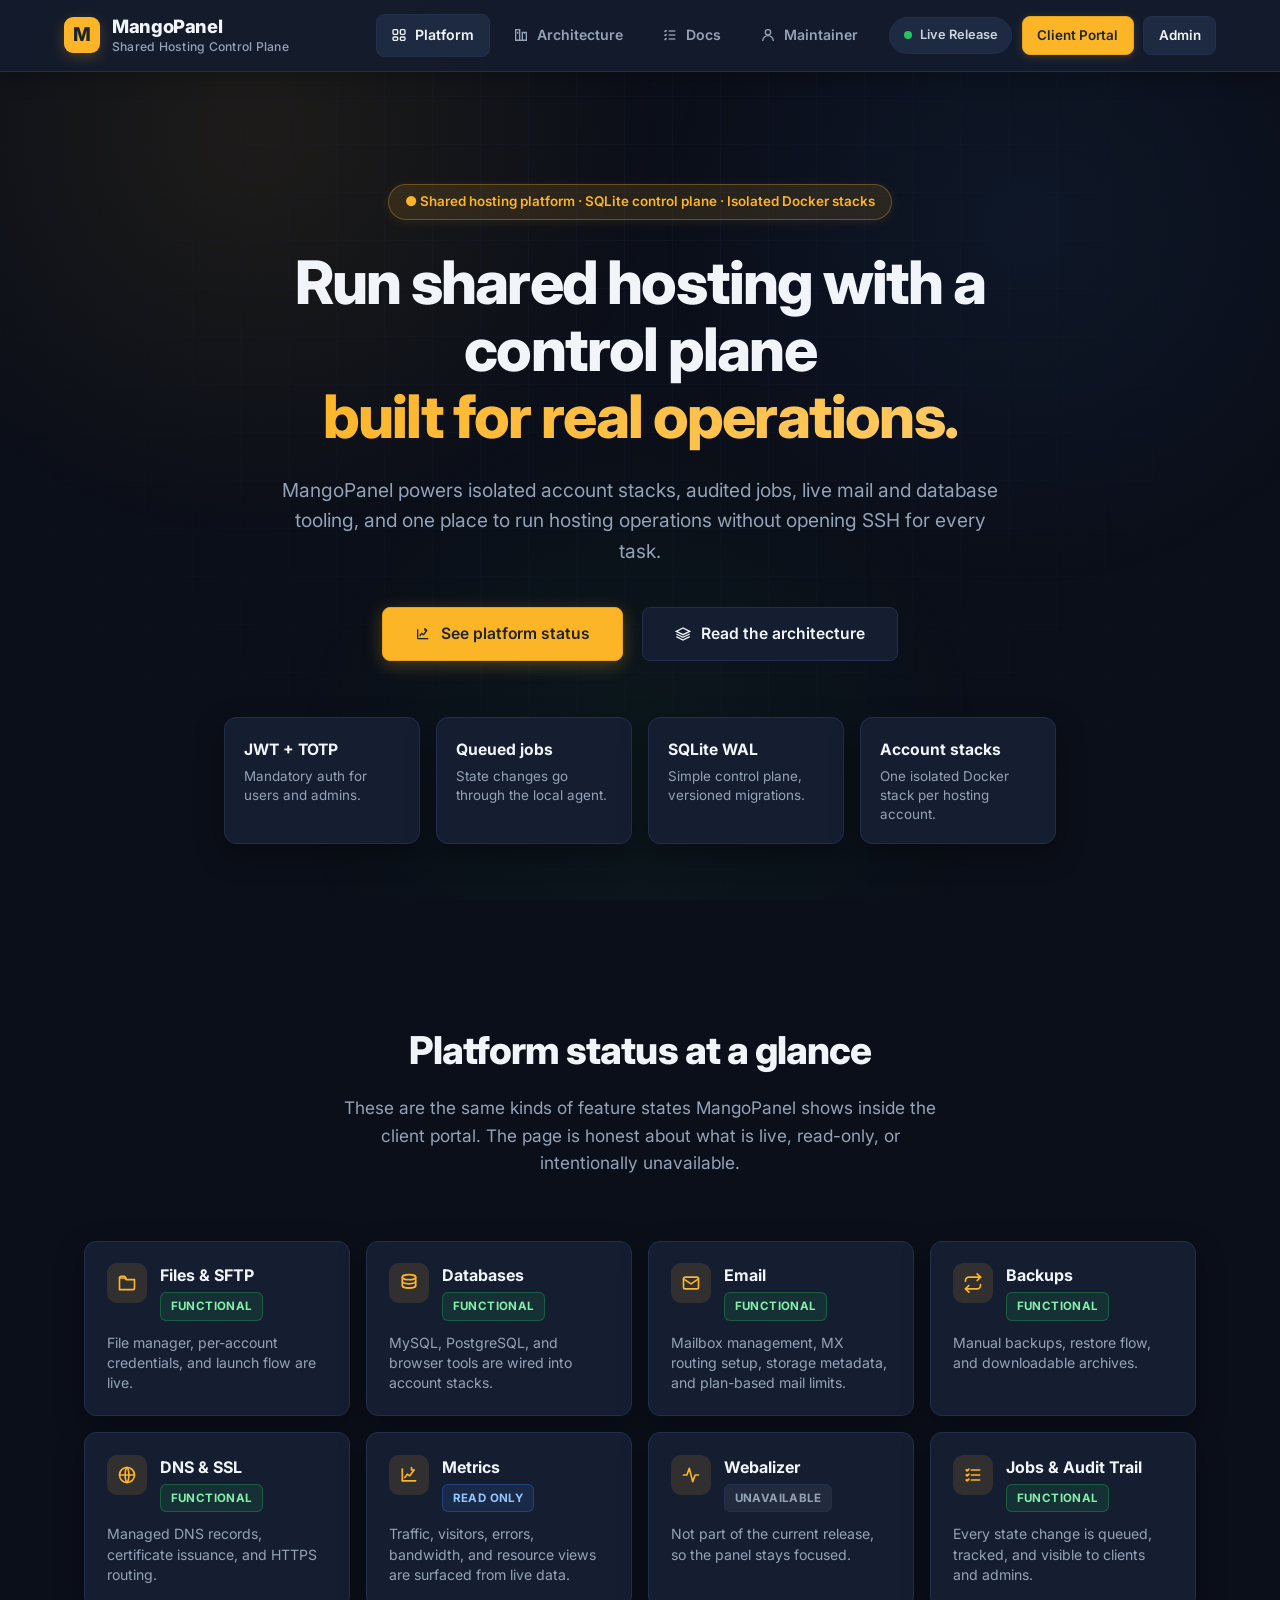
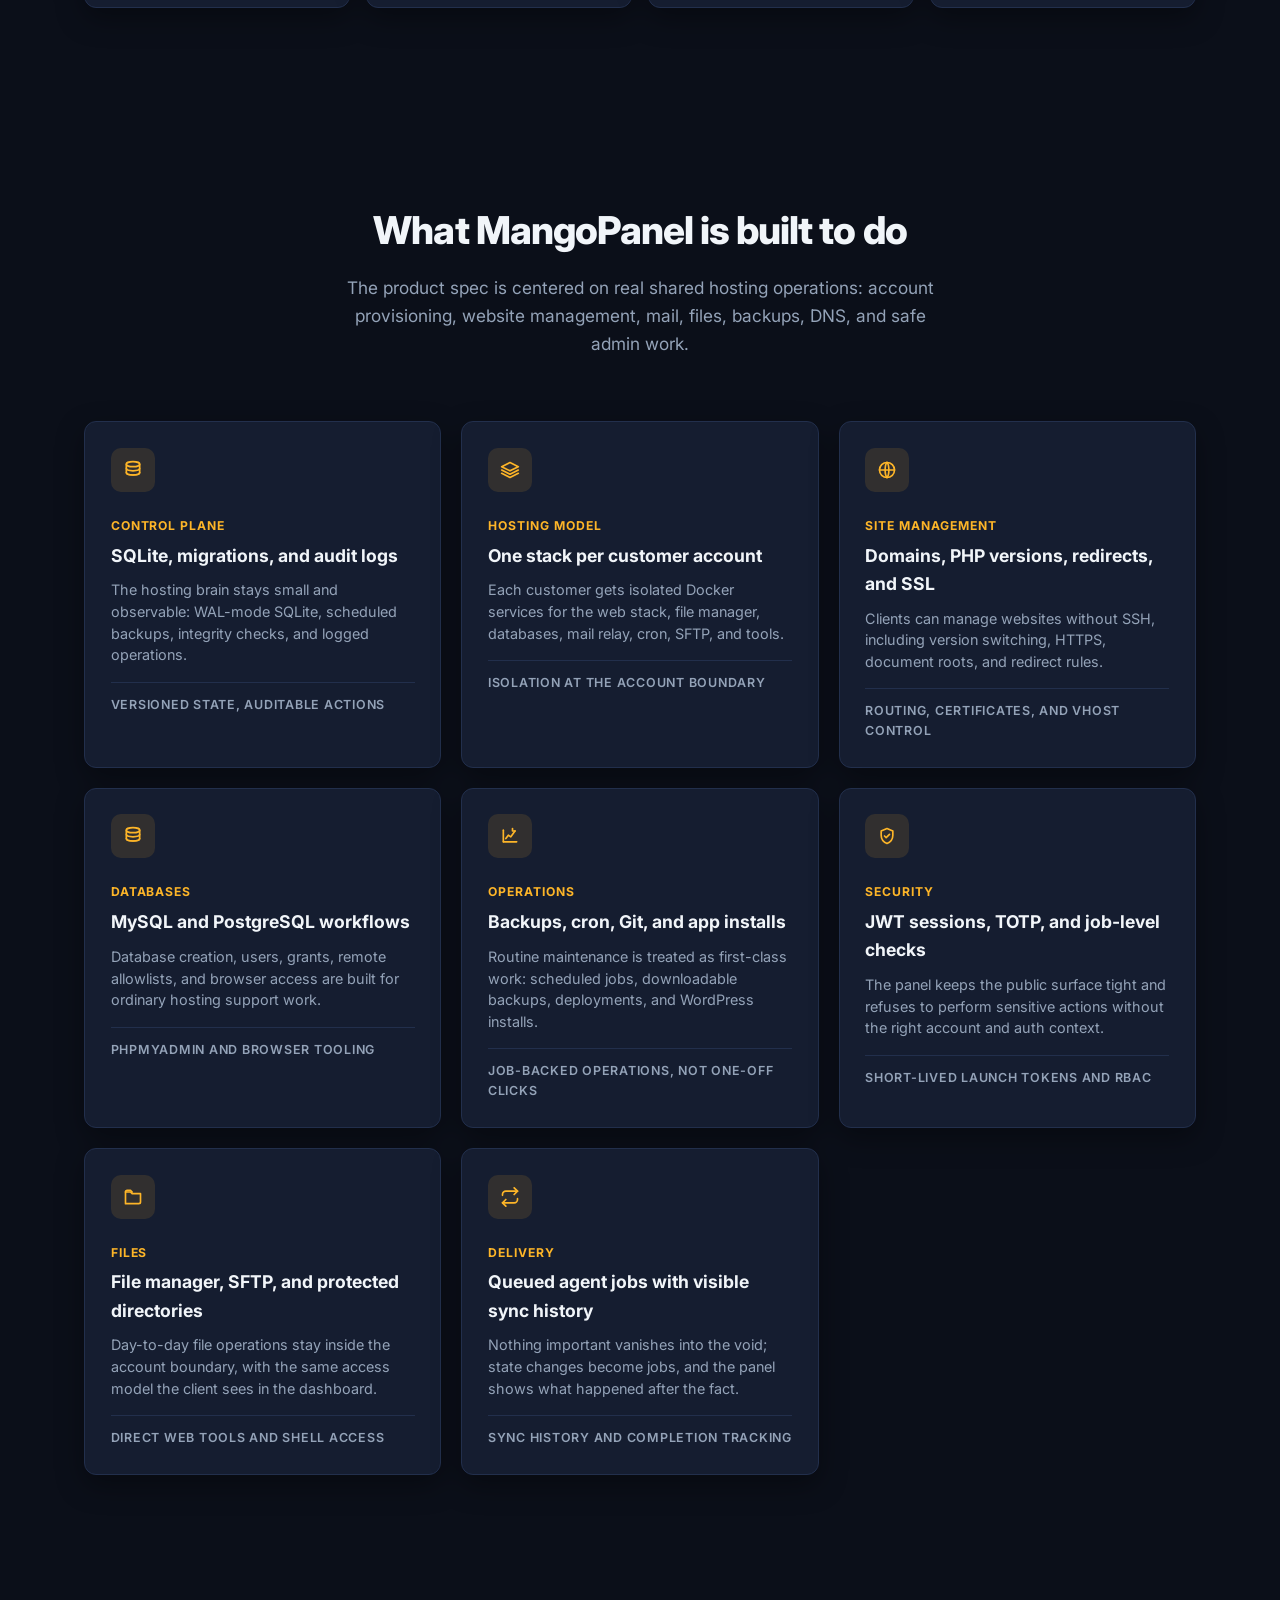
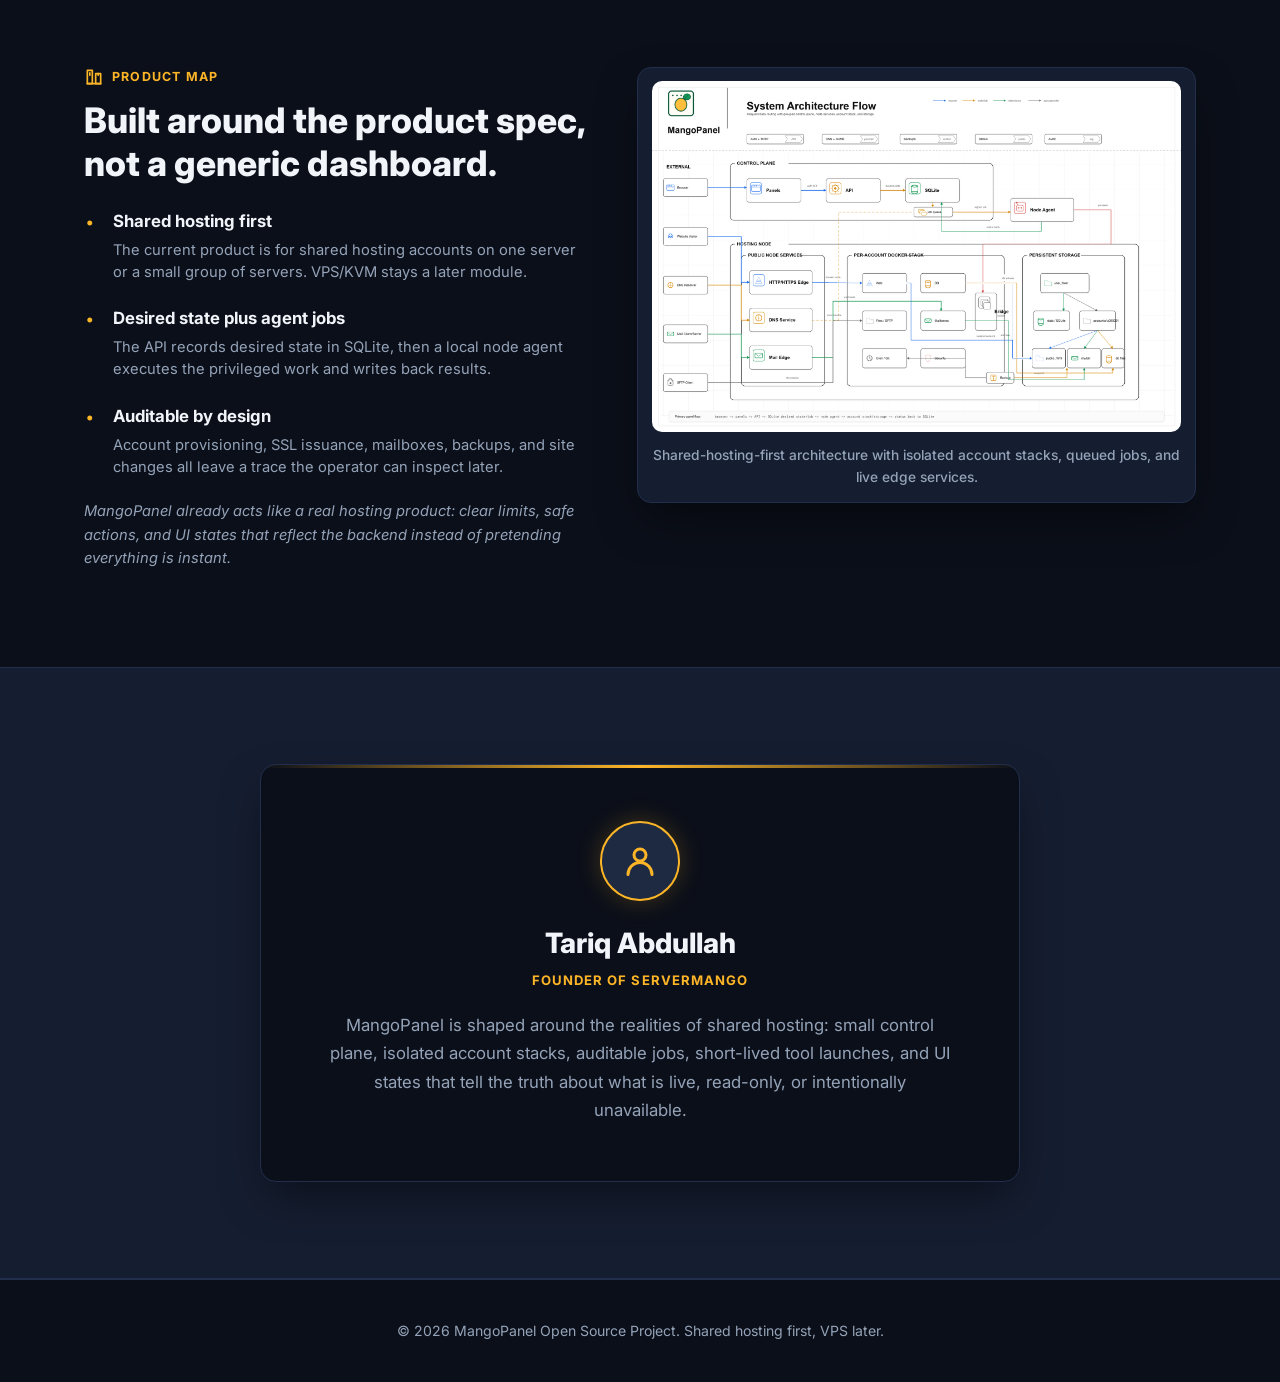
==== index.html @ cc019444 "redesign marketing page to match client panel aesthetic and add single-page documentation" ====
<!DOCTYPE html>
<html lang="en">
<head>
    <meta charset="UTF-8">
    <meta name="viewport" content="width=device-width, initial-scale=1.0">
    <title>MangoPanel · Shared Hosting Control Plane</title>
    <meta name="description" content="MangoPanel is a self-hosted shared hosting control panel for real account stacks, queued jobs, DNS, SSL, files, mailboxes, backups, and more.">
    <link rel="preconnect" href="https://fonts.googleapis.com">
    <link rel="preconnect" href="https://fonts.gstatic.com" crossorigin>
    <link href="https://fonts.googleapis.com/css2?family=Inter:wght@400;500;600;700;800&family=JetBrains+Mono:wght@400;600;700&display=swap" rel="stylesheet">
    <style>
        :root {
            /* Client Panel Color Palette (Default & Dark Themes) */
            --bg: #0b0f19;
            --surface: #151d30;
            --surface-2: #1e2942;
            --surface-elevated: #263556;
            
            --text: #f1f5f9;
            --text-secondary: #cbd5e1;
            --muted: #94a3b8;
            --line: #222f4c;
            --line-hover: #33446b;
            
            --brand: #fdb528;
            --brand-strong: #e8a417;
            --brand-ink: #8a5800;
            --brand-tint: rgba(253, 181, 40, 0.12);
            --brand-glow: rgba(253, 181, 40, 0.22);
            
            --accent: #2c3136;
            --accent-dark: #1e2528;
            
            --success: #22c55e;
            --success-ink: #86efac;
            --success-tint: rgba(34, 197, 94, 0.12);
            
            --warning: #f59e0b;
            --danger: #ef4444;
            --info: #3b82f6;
            --info-tint: rgba(59, 130, 246, 0.12);
            
            --shadow: 0 10px 28px rgba(0, 0, 0, 0.35);
            --shadow-premium: 0 20px 45px -10px rgba(0, 0, 0, 0.5);
            --transition: all 0.25s cubic-bezier(0.16, 1, 0.3, 1);
            
            --font-body: 'Inter', ui-sans-serif, system-ui, -apple-system, BlinkMacSystemFont, "Segoe UI", Roboto, sans-serif;
            --font-mono: 'JetBrains Mono', ui-monospace, SFMono-Regular, Menlo, Monaco, Consolas, monospace;
        }

        * {
            box-sizing: border-box;
            margin: 0;
            padding: 0;
        }

        html {
            scroll-behavior: smooth;
        }

        body {
            font-family: var(--font-body);
            background-color: var(--bg);
            color: var(--text);
            line-height: 1.6;
            overflow-x: hidden;
            -webkit-font-smoothing: antialiased;
            position: relative;
        }

        /* Subtle Client Portal Ambient Grid & Glow */
        body::before {
            content: '';
            position: fixed;
            inset: 0;
            z-index: -1;
            background:
                radial-gradient(circle at 20% 15%, rgba(253, 181, 40, 0.08), transparent 32%),
                radial-gradient(circle at 80% 25%, rgba(59, 130, 246, 0.07), transparent 30%),
                radial-gradient(circle at 50% 85%, rgba(34, 197, 94, 0.05), transparent 35%);
            pointer-events: none;
        }

        body::after {
            content: '';
            position: fixed;
            inset: 0;
            z-index: -1;
            background-image:
                linear-gradient(var(--line) 1px, transparent 1px),
                linear-gradient(90deg, var(--line) 1px, transparent 1px);
            background-size: 48px 48px;
            opacity: 0.18;
            mask-image: radial-gradient(circle at 50% 30%, rgba(0,0,0,1), rgba(0,0,0,0.1) 85%);
            pointer-events: none;
        }

        /* Client Portal Header */
        header {
            padding: 0.9rem 5%;
            display: flex;
            justify-content: space-between;
            align-items: center;
            background: rgba(21, 29, 48, 0.85);
            backdrop-filter: blur(16px);
            -webkit-backdrop-filter: blur(16px);
            border-bottom: 1px solid var(--line);
            position: sticky;
            top: 0;
            z-index: 100;
            box-shadow: 0 4px 20px rgba(0,0,0,0.25);
        }

        /* Client Panel Brand Mark */
        .brand {
            display: flex;
            align-items: center;
            gap: 12px;
            text-decoration: none;
            color: var(--text);
        }

        .brand-mark {
            width: 36px;
            height: 36px;
            background: var(--brand);
            color: var(--accent-dark);
            font-weight: 800;
            font-size: 19px;
            border-radius: 9px;
            display: flex;
            align-items: center;
            justify-content: center;
            box-shadow: 0 4px 14px var(--brand-glow);
            flex: 0 0 auto;
        }

        .brand-text strong {
            display: block;
            font-size: 1.15rem;
            font-weight: 800;
            letter-spacing: -0.02em;
            color: var(--text);
            line-height: 1.2;
        }

        .brand-text small {
            display: block;
            color: var(--muted);
            font-size: 0.76rem;
            font-weight: 500;
            letter-spacing: 0.02em;
        }

        .topbar-actions {
            display: flex;
            align-items: center;
            gap: 1rem;
        }

        .top-nav {
            display: flex;
            align-items: center;
            gap: 0.5rem;
        }

        .top-nav a {
            color: var(--muted);
            text-decoration: none;
            padding: 0.55rem 0.9rem;
            border-radius: 8px;
            border: 1px solid transparent;
            display: inline-flex;
            align-items: center;
            gap: 0.5rem;
            font-size: 0.88rem;
            font-weight: 600;
            transition: var(--transition);
        }

        .top-nav a:hover,
        .top-nav a.active {
            color: var(--text);
            background: var(--surface-2);
            border-color: var(--line);
        }

        .nav-icon {
            width: 16px;
            height: 16px;
            stroke: currentColor;
            stroke-width: 2;
            fill: none;
            flex: 0 0 auto;
        }

        /* Client Portal Action Chips / Buttons */
        .portal-links {
            display: flex;
            align-items: center;
            gap: 0.6rem;
        }

        .btn-chip {
            display: inline-flex;
            align-items: center;
            gap: 0.5rem;
            padding: 0.48rem 0.9rem;
            border-radius: 8px;
            font-size: 0.84rem;
            font-weight: 600;
            text-decoration: none;
            transition: var(--transition);
        }

        .btn-chip-primary {
            background: var(--brand);
            color: var(--accent-dark);
            border: 1px solid var(--brand-strong);
            box-shadow: 0 2px 10px rgba(253, 181, 40, 0.2);
        }

        .btn-chip-primary:hover {
            background: var(--brand-strong);
            transform: translateY(-1px);
            box-shadow: 0 4px 16px rgba(253, 181, 40, 0.35);
        }

        .btn-chip-secondary {
            background: var(--surface-2);
            color: var(--text);
            border: 1px solid var(--line);
        }

        .btn-chip-secondary:hover {
            border-color: var(--brand);
            color: var(--brand);
            transform: translateY(-1px);
        }

        .live-chip {
            display: inline-flex;
            align-items: center;
            gap: 0.5rem;
            padding: 0.45rem 0.85rem;
            border-radius: 999px;
            background: var(--surface-2);
            border: 1px solid var(--line);
            color: var(--text-secondary);
            font-size: 0.8rem;
            font-weight: 600;
        }

        .pulse-dot {
            width: 8px;
            height: 8px;
            border-radius: 50%;
            background: var(--success);
            box-shadow: 0 0 0 0 rgba(34, 197, 94, 0.4);
            animation: pulse 2s infinite;
        }

        @keyframes pulse {
            0% { box-shadow: 0 0 0 0 rgba(34, 197, 94, 0.4); }
            70% { box-shadow: 0 0 0 8px rgba(34, 197, 94, 0); }
            100% { box-shadow: 0 0 0 0 rgba(34, 197, 94, 0); }
        }

        /* Hero Section */
        .hero {
            padding: 7rem 5% 5rem;
            text-align: center;
            max-width: 960px;
            margin: 0 auto;
            position: relative;
        }

        .badge-pill {
            display: inline-flex;
            align-items: center;
            gap: 0.5rem;
            padding: 0.4rem 1rem;
            background: var(--brand-tint);
            border: 1px solid rgba(253, 181, 40, 0.3);
            border-radius: 999px;
            font-size: 0.84rem;
            font-weight: 600;
            color: var(--brand);
            margin-bottom: 1.8rem;
            box-shadow: 0 2px 12px rgba(253, 181, 40, 0.1);
        }

        .hero h1 {
            font-size: 3.75rem;
            line-height: 1.12;
            margin-bottom: 1.5rem;
            letter-spacing: -0.03em;
            font-weight: 800;
            color: var(--text);
        }

        .hero h1 .highlight {
            color: var(--brand);
            background: linear-gradient(135deg, var(--brand) 0%, #ffca64 100%);
            -webkit-background-clip: text;
            -webkit-text-fill-color: transparent;
        }

        .hero p {
            font-size: 1.2rem;
            color: var(--muted);
            margin-bottom: 2.5rem;
            max-width: 720px;
            margin-inline: auto;
            line-height: 1.6;
        }

        .btn-group {
            display: flex;
            gap: 1.2rem;
            justify-content: center;
        }

        .btn {
            display: inline-flex;
            align-items: center;
            justify-content: center;
            gap: 0.6rem;
            padding: 0.85rem 2rem;
            font-weight: 600;
            text-decoration: none;
            border-radius: 8px;
            font-size: 0.98rem;
            transition: var(--transition);
            cursor: pointer;
            border: 1px solid transparent;
        }

        .btn-primary {
            background: var(--brand);
            color: var(--accent-dark);
            border-color: var(--brand-strong);
            box-shadow: 0 4px 18px rgba(253, 181, 40, 0.28);
        }

        .btn-primary:hover {
            background: var(--brand-strong);
            transform: translateY(-2px);
            box-shadow: 0 8px 24px rgba(253, 181, 40, 0.4);
        }

        .btn-secondary {
            background: var(--surface);
            color: var(--text);
            border-color: var(--line);
        }

        .btn-secondary:hover {
            background: var(--surface-2);
            border-color: var(--brand);
            color: var(--brand);
            transform: translateY(-2px);
        }

        /* Hero Spec Cards Grid */
        .hero-meta {
            display: grid;
            grid-template-columns: repeat(4, minmax(0, 1fr));
            gap: 1rem;
            margin-top: 3.5rem;
        }

        .hero-meta-card {
            background: var(--surface);
            border: 1px solid var(--line);
            border-radius: 12px;
            padding: 1.2rem 1.2rem;
            text-align: left;
            box-shadow: var(--shadow);
            transition: var(--transition);
        }

        .hero-meta-card:hover {
            border-color: var(--brand);
            transform: translateY(-3px);
            background: var(--surface-2);
        }

        .hero-meta-card strong {
            display: block;
            font-size: 0.98rem;
            font-weight: 700;
            color: var(--text);
            margin-bottom: 0.3rem;
        }

        .hero-meta-card span {
            color: var(--muted);
            font-size: 0.84rem;
            line-height: 1.4;
            display: block;
        }

        /* Section Layouts */
        .section-padding {
            padding: 6rem 5%;
        }

        .container {
            max-width: 1240px;
            margin: 0 auto;
        }

        .section-header {
            text-align: center;
            margin-bottom: 4rem;
        }

        .section-header h2 {
            font-size: 2.4rem;
            font-weight: 800;
            letter-spacing: -0.025em;
            margin-bottom: 0.8rem;
            color: var(--text);
        }

        .section-header p {
            color: var(--muted);
            font-size: 1.08rem;
            max-width: 620px;
            margin: 0 auto;
        }

        /* Platform Status Grid */
        .status-grid {
            display: grid;
            grid-template-columns: repeat(auto-fit, minmax(260px, 1fr));
            gap: 1rem;
        }

        .status-card {
            background: var(--surface);
            border: 1px solid var(--line);
            border-radius: 12px;
            padding: 1.35rem;
            display: flex;
            flex-direction: column;
            justify-content: space-between;
            transition: var(--transition);
            box-shadow: var(--shadow);
        }

        .status-card:hover {
            transform: translateY(-3px);
            border-color: var(--brand);
            background: var(--surface-2);
        }

        .status-head {
            display: flex;
            align-items: flex-start;
            gap: 0.85rem;
            margin-bottom: 0.75rem;
        }

        .status-icon {
            width: 40px;
            height: 40px;
            border-radius: 10px;
            background: var(--brand-tint);
            color: var(--brand);
            display: flex;
            align-items: center;
            justify-content: center;
            flex: 0 0 auto;
        }

        .status-card h3 {
            font-size: 1rem;
            font-weight: 700;
            color: var(--text);
            margin-bottom: 0.2rem;
        }

        .status-card p {
            font-size: 0.88rem;
            color: var(--muted);
            line-height: 1.45;
        }

        .status-pill {
            display: inline-flex;
            align-self: flex-start;
            padding: 0.25rem 0.6rem;
            font-size: 0.72rem;
            font-weight: 700;
            letter-spacing: 0.03em;
            text-transform: uppercase;
            border-radius: 6px;
            border: 1px solid transparent;
        }

        .status-pill.functional {
            background: var(--success-tint);
            color: var(--success-ink);
            border-color: rgba(34, 197, 94, 0.3);
        }

        .status-pill.readonly {
            background: var(--info-tint);
            color: #93c5fd;
            border-color: rgba(59, 130, 246, 0.3);
        }

        .status-pill.disabled {
            background: rgba(148, 163, 184, 0.1);
            color: var(--muted);
            border-color: var(--line);
        }

        /* Micro Features Grid */
        .micro-features-grid {
            display: grid;
            grid-template-columns: repeat(auto-fill, minmax(270px, 1fr));
            gap: 1.25rem;
        }

        .micro-card {
            background: var(--surface);
            border: 1px solid var(--line);
            border-radius: 12px;
            padding: 1.6rem;
            position: relative;
            overflow: hidden;
            transition: var(--transition);
            box-shadow: var(--shadow);
        }

        .micro-card:hover {
            transform: translateY(-4px);
            border-color: var(--brand);
            background: var(--surface-2);
            box-shadow: var(--shadow-premium);
        }

        .micro-icon {
            width: 44px;
            height: 44px;
            background: var(--brand-tint);
            border-radius: 10px;
            display: flex;
            align-items: center;
            justify-content: center;
            margin-bottom: 1.25rem;
            color: var(--brand);
            transition: var(--transition);
        }

        .micro-card:hover .micro-icon {
            background: var(--brand);
            color: var(--accent-dark);
            transform: scale(1.05);
        }

        .micro-card strong {
            display: inline-block;
            color: var(--brand);
            font-size: 0.76rem;
            font-weight: 700;
            letter-spacing: 0.08em;
            text-transform: uppercase;
            margin-bottom: 0.4rem;
        }

        .micro-card h3 {
            font-size: 1.1rem;
            font-weight: 700;
            margin-bottom: 0.6rem;
            color: var(--text);
        }

        .micro-card p {
            font-size: 0.9rem;
            color: var(--muted);
            line-height: 1.5;
        }

        .feature-card-meta {
            color: var(--muted);
            margin-top: 1rem;
            padding-top: 0.75rem;
            border-top: 1px solid var(--line);
            font-size: 0.78rem;
            font-weight: 600;
            text-transform: uppercase;
            letter-spacing: 0.06em;
        }

        /* SVG Icons */
        .status-icon svg,
        .micro-icon svg,
        .nav-icon svg,
        .btn-icon svg,
        .section-kicker svg,
        .avatar svg {
            width: 20px;
            height: 20px;
            stroke: currentColor;
            stroke-width: 2;
            fill: none;
            stroke-linecap: round;
            stroke-linejoin: round;
            flex: 0 0 auto;
        }

        /* Architecture Section */
        .architecture-showcase {
            display: grid;
            grid-template-columns: 0.95fr 1.05fr;
            gap: 3rem;
            align-items: start;
        }

        .section-kicker {
            display: inline-flex;
            align-items: center;
            gap: 0.5rem;
            color: var(--brand);
            text-transform: uppercase;
            font-size: 0.78rem;
            font-weight: 700;
            letter-spacing: 0.1em;
            margin-bottom: 0.8rem;
        }

        .arch-text h2 {
            font-size: 2.2rem;
            font-weight: 800;
            margin-bottom: 1.25rem;
            line-height: 1.2;
            color: var(--text);
        }

        .arch-list {
            list-style: none;
            margin-top: 1.5rem;
        }

        .arch-list li {
            margin-bottom: 1.4rem;
            padding-left: 1.8rem;
            position: relative;
        }

        .arch-list li::before {
            content: '•';
            position: absolute;
            left: 0;
            color: var(--brand);
            font-family: var(--font-mono);
            font-size: 1.2rem;
            font-weight: bold;
        }

        .arch-list h4 {
            font-size: 1.05rem;
            font-weight: 700;
            color: var(--text);
            margin-bottom: 0.25rem;
        }

        .arch-list p {
            color: var(--muted);
            font-size: 0.92rem;
            line-height: 1.5;
        }

        .section-note {
            color: var(--muted);
            margin-top: 1rem;
            font-size: 0.92rem;
            font-style: italic;
        }

        .architecture-diagram {
            margin: 0;
            background: var(--surface);
            border: 1px solid var(--line);
            border-radius: 14px;
            padding: 0.85rem;
            box-shadow: var(--shadow-premium);
            transition: var(--transition);
        }

        .architecture-diagram:hover {
            border-color: var(--brand);
        }

        .architecture-diagram img {
            display: block;
            width: 100%;
            height: auto;
            border-radius: 10px;
            background: var(--bg);
        }

        .architecture-diagram figcaption {
            margin-top: 0.75rem;
            color: var(--muted);
            font-size: 0.86rem;
            text-align: center;
            font-weight: 500;
        }

        /* Maintainer Section */
        .maintainer-section {
            background: var(--surface);
            border-top: 1px solid var(--line);
            border-bottom: 1px solid var(--line);
            padding: 6rem 5%;
        }

        .maintainer-card {
            max-width: 760px;
            margin: 0 auto;
            background: var(--bg);
            border: 1px solid var(--line);
            border-radius: 16px;
            padding: 3.5rem 3rem;
            text-align: center;
            position: relative;
            overflow: hidden;
            box-shadow: var(--shadow-premium);
        }

        .maintainer-card::after {
            content: '';
            position: absolute;
            top: 0; left: 0; right: 0; height: 3px;
            background: linear-gradient(90deg, transparent, var(--brand), transparent);
        }

        .avatar {
            width: 80px;
            height: 80px;
            background: var(--surface-2);
            border: 2px solid var(--brand);
            border-radius: 50%;
            margin: 0 auto 1.25rem;
            display: flex;
            align-items: center;
            justify-content: center;
            box-shadow: 0 0 24px var(--brand-glow);
        }

        .avatar svg {
            width: 36px;
            height: 36px;
            stroke: var(--brand);
            stroke-width: 2;
            fill: none;
        }

        .maintainer-name {
            font-size: 1.75rem;
            font-weight: 800;
            margin-bottom: 0.3rem;
            color: var(--text);
        }

        .maintainer-title {
            color: var(--brand);
            font-weight: 700;
            text-transform: uppercase;
            letter-spacing: 0.08em;
            font-size: 0.82rem;
            margin-bottom: 1.2rem;
            display: block;
        }

        .maintainer-bio {
            color: var(--muted);
            font-size: 1.05rem;
            max-width: 620px;
            margin: 0 auto;
            line-height: 1.7;
        }

        /* Footer */
        footer {
            text-align: center;
            padding: 2.5rem 5%;
            border-top: 1px solid var(--line);
            color: var(--muted);
            background: var(--bg);
            font-size: 0.88rem;
        }

        .reveal {
            opacity: 0;
            transform: translateY(16px);
            transition: opacity 600ms ease, transform 600ms ease, border-color 250ms ease, background 250ms ease;
            transition-delay: var(--reveal-delay, 0ms);
        }

        .reveal.is-visible {
            opacity: 1;
            transform: none;
        }

        .icon-sprite {
            position: absolute;
            width: 0;
            height: 0;
            overflow: hidden;
        }

        /* Responsive Breakpoints */
        @media (max-width: 960px) {
            header {
                flex-direction: column;
                align-items: stretch;
                gap: 0.85rem;
                padding: 1rem 4%;
            }

            .topbar-actions {
                justify-content: space-between;
                flex-wrap: wrap;
            }

            .hero {
                padding-top: 5rem;
            }

            .hero h1 {
                font-size: 2.85rem;
            }

            .hero-meta {
                grid-template-columns: repeat(2, minmax(0, 1fr));
            }

            .architecture-showcase {
                grid-template-columns: 1fr;
            }
        }

        @media (max-width: 640px) {
            .hero h1 {
                font-size: 2.2rem;
            }

            .hero-meta {
                grid-template-columns: 1fr;
            }

            .btn-group {
                flex-direction: column;
            }

            .btn {
                width: 100%;
            }

            .portal-links {
                width: 100%;
                justify-content: space-between;
            }

            .maintainer-card {
                padding: 2.2rem 1.5rem;
            }
        }
    </style>
</head>
<body>

    <!-- SVG Icon Sprite -->
    <svg class="icon-sprite" aria-hidden="true" focusable="false" viewBox="0 0 24 24">
        <symbol id="icon-layers" viewBox="0 0 24 24"><path d="M12 3 2 8l10 5 10-5-10-5Z"/><path d="M2 16l10 5 10-5"/><path d="M2 12l10 5 10-5"/></symbol>
        <symbol id="icon-layout" viewBox="0 0 24 24"><rect x="3" y="4" width="7" height="7" rx="1.5"/><rect x="14" y="4" width="7" height="7" rx="1.5"/><rect x="3" y="15" width="7" height="5" rx="1.5"/><rect x="14" y="15" width="7" height="5" rx="1.5"/></symbol>
        <symbol id="icon-architecture" viewBox="0 0 24 24"><path d="M4 20h16"/><path d="M4 4h6v16H4z"/><path d="M14 8h6v12h-6z"/><path d="M7 7v3"/><path d="M17 8v2"/></symbol>
        <symbol id="icon-user" viewBox="0 0 24 24"><path d="M20 21a8 8 0 0 0-16 0"/><circle cx="12" cy="8" r="4"/></symbol>
        <symbol id="icon-database" viewBox="0 0 24 24"><ellipse cx="12" cy="5" rx="8" ry="3"/><path d="M4 5v10c0 1.7 3.6 3 8 3s8-1.3 8-3V5"/><path d="M4 10c0 1.7 3.6 3 8 3s8-1.3 8-3"/><path d="M4 15c0 1.7 3.6 3 8 3s8-1.3 8-3"/></symbol>
        <symbol id="icon-shield" viewBox="0 0 24 24"><path d="M12 3 19 6v5c0 5-3.5 8.5-7 10-3.5-1.5-7-5-7-10V6l7-3Z"/><path d="m9 12 2 2 4-4"/></symbol>
        <symbol id="icon-globe" viewBox="0 0 24 24"><circle cx="12" cy="12" r="9"/><path d="M3 12h18"/><path d="M12 3c3 3 3 15 0 18"/><path d="M12 3c-3 3-3 15 0 18"/></symbol>
        <symbol id="icon-mail" viewBox="0 0 24 24"><rect x="3" y="5" width="18" height="14" rx="2"/><path d="m3 7 9 6 9-6"/></symbol>
        <symbol id="icon-folder" viewBox="0 0 24 24"><path d="M3 6h6l2 2h10v10a2 2 0 0 1-2 2H3z"/><path d="M3 6a2 2 0 0 1 2-2h4l2 2"/></symbol>
        <symbol id="icon-bolt" viewBox="0 0 24 24"><path d="M13 2 4 14h6l-1 8 9-12h-6z"/></symbol>
        <symbol id="icon-repeat" viewBox="0 0 24 24"><path d="M17 1 21 5 17 9"/><path d="M21 5H7a4 4 0 0 0-4 4v1"/><path d="M7 23 3 19l4-4"/><path d="M3 19h14a4 4 0 0 0 4-4v-1"/></symbol>
        <symbol id="icon-activity" viewBox="0 0 24 24"><path d="M3 12h4l3-8 4 16 3-8h4"/></symbol>
        <symbol id="icon-lock" viewBox="0 0 24 24"><rect x="5" y="11" width="14" height="10" rx="2"/><path d="M8 11V8a4 4 0 0 1 8 0v3"/></symbol>
        <symbol id="icon-server" viewBox="0 0 24 24"><rect x="4" y="4" width="16" height="7" rx="2"/><rect x="4" y="13" width="16" height="7" rx="2"/><path d="M8 7h.01M8 16h.01M12 7h4M12 16h4"/></symbol>
        <symbol id="icon-rocket" viewBox="0 0 24 24"><path d="M14 5c3 0 5 2 5 5-3 5-6 7-11 9 2-5 4-8 6-11 0-2 0-3 0-3Z"/><path d="M9 15 5 19c2 0 4-.4 5-1"/><path d="M10 10a2 2 0 1 0 4 0 2 2 0 0 0-4 0Z"/></symbol>
        <symbol id="icon-chart" viewBox="0 0 24 24"><path d="M4 19V5"/><path d="M4 19h16"/><path d="M7 15l3-4 3 2 5-7"/><path d="M18 6h-3V3"/></symbol>
        <symbol id="icon-cog" viewBox="0 0 24 24"><path d="M12 8a4 4 0 1 0 0 8 4 4 0 0 0 0-8Z"/><path d="M3 12h2M19 12h2M12 3v2M12 19v2M5.6 5.6 7 7M17 17l1.4 1.4M18.4 5.6 17 7M5.6 18.4 7 17"/></symbol>
        <symbol id="icon-checklist" viewBox="0 0 24 24"><path d="M4 6h2"/><path d="M10 6h10"/><path d="M4 12h2"/><path d="M10 12h10"/><path d="M4 18h2"/><path d="M10 18h10"/><path d="m4 6 1 1 2-2"/><path d="m4 12 1 1 2-2"/><path d="m4 18 1 1 2-2"/></symbol>
        <symbol id="icon-external" viewBox="0 0 24 24"><path d="M18 13v6a2 2 0 0 1-2 2H5a2 2 0 0 1-2-2V8a2 2 0 0 1 2-2h6"/><polyline points="15 3 21 3 21 9"/><line x1="10" y1="14" x2="21" y2="3"/></symbol>
    </svg>

    <header>
        <a href="/" class="brand">
            <span class="brand-mark">M</span>
            <div class="brand-text">
                <strong>MangoPanel</strong>
                <small>Shared Hosting Control Plane</small>
            </div>
        </a>
        <div class="topbar-actions">
            <nav class="top-nav">
                <a href="#features" class="active"><svg class="nav-icon"><use href="#icon-layout"></use></svg><span>Platform</span></a>
                <a href="#architecture"><svg class="nav-icon"><use href="#icon-architecture"></use></svg><span>Architecture</span></a>
                <a href="/docs"><svg class="nav-icon"><use href="#icon-checklist"></use></svg><span>Docs</span></a>
                <a href="#maintainer"><svg class="nav-icon"><use href="#icon-user"></use></svg><span>Maintainer</span></a>
            </nav>
            <div class="portal-links">
                <div class="live-chip"><span class="pulse-dot"></span>Live Release</div>
                <a href="/login" class="btn-chip btn-chip-primary">Client Portal</a>
                <a href="/admin" class="btn-chip btn-chip-secondary">Admin</a>
            </div>
        </div>
    </header>

    <section class="hero">
        <div class="badge-pill">● Shared hosting platform · SQLite control plane · Isolated Docker stacks</div>
        <h1>Run shared hosting with a control plane <br><span class="highlight">built for real operations.</span></h1>
        <p>MangoPanel powers isolated account stacks, audited jobs, live mail and database tooling, and one place to run hosting operations without opening SSH for every task.</p>
        <div class="btn-group">
            <a href="#platform-status" class="btn btn-primary"><svg class="nav-icon" aria-hidden="true"><use href="#icon-chart"></use></svg><span>See platform status</span></a>
            <a href="#architecture" class="btn btn-secondary"><svg class="nav-icon" aria-hidden="true"><use href="#icon-layers"></use></svg><span>Read the architecture</span></a>
        </div>
        <div class="hero-meta">
            <div class="hero-meta-card reveal"><strong>JWT + TOTP</strong><span>Mandatory auth for users and admins.</span></div>
            <div class="hero-meta-card reveal"><strong>Queued jobs</strong><span>State changes go through the local agent.</span></div>
            <div class="hero-meta-card reveal"><strong>SQLite WAL</strong><span>Simple control plane, versioned migrations.</span></div>
            <div class="hero-meta-card reveal"><strong>Account stacks</strong><span>One isolated Docker stack per hosting account.</span></div>
        </div>
    </section>

    <section id="platform-status" class="section-padding container status-board">
        <div class="section-header reveal">
            <h2>Platform status at a glance</h2>
            <p>These are the same kinds of feature states MangoPanel shows inside the client portal. The page is honest about what is live, read-only, or intentionally unavailable.</p>
        </div>
        <div class="status-grid">
            <div class="status-card reveal">
                <div>
                    <div class="status-head">
                        <div class="status-icon"><svg aria-hidden="true"><use href="#icon-folder"></use></svg></div>
                        <div>
                            <h3>Files &amp; SFTP</h3>
                            <span class="status-pill functional">Functional</span>
                        </div>
                    </div>
                    <p>File manager, per-account credentials, and launch flow are live.</p>
                </div>
            </div>
            <div class="status-card reveal">
                <div>
                    <div class="status-head">
                        <div class="status-icon"><svg aria-hidden="true"><use href="#icon-database"></use></svg></div>
                        <div>
                            <h3>Databases</h3>
                            <span class="status-pill functional">Functional</span>
                        </div>
                    </div>
                    <p>MySQL, PostgreSQL, and browser tools are wired into account stacks.</p>
                </div>
            </div>
            <div class="status-card reveal">
                <div>
                    <div class="status-head">
                        <div class="status-icon"><svg aria-hidden="true"><use href="#icon-mail"></use></svg></div>
                        <div>
                            <h3>Email</h3>
                            <span class="status-pill functional">Functional</span>
                        </div>
                    </div>
                    <p>Mailbox management, MX routing setup, storage metadata, and plan-based mail limits.</p>
                </div>
            </div>
            <div class="status-card reveal">
                <div>
                    <div class="status-head">
                        <div class="status-icon"><svg aria-hidden="true"><use href="#icon-repeat"></use></svg></div>
                        <div>
                            <h3>Backups</h3>
                            <span class="status-pill functional">Functional</span>
                        </div>
                    </div>
                    <p>Manual backups, restore flow, and downloadable archives.</p>
                </div>
            </div>
            <div class="status-card reveal">
                <div>
                    <div class="status-head">
                        <div class="status-icon"><svg aria-hidden="true"><use href="#icon-globe"></use></svg></div>
                        <div>
                            <h3>DNS &amp; SSL</h3>
                            <span class="status-pill functional">Functional</span>
                        </div>
                    </div>
                    <p>Managed DNS records, certificate issuance, and HTTPS routing.</p>
                </div>
            </div>
            <div class="status-card reveal">
                <div>
                    <div class="status-head">
                        <div class="status-icon"><svg aria-hidden="true"><use href="#icon-chart"></use></svg></div>
                        <div>
                            <h3>Metrics</h3>
                            <span class="status-pill readonly">Read only</span>
                        </div>
                    </div>
                    <p>Traffic, visitors, errors, bandwidth, and resource views are surfaced from live data.</p>
                </div>
            </div>
            <div class="status-card reveal">
                <div>
                    <div class="status-head">
                        <div class="status-icon"><svg aria-hidden="true"><use href="#icon-activity"></use></svg></div>
                        <div>
                            <h3>Webalizer</h3>
                            <span class="status-pill disabled">Unavailable</span>
                        </div>
                    </div>
                    <p>Not part of the current release, so the panel stays focused.</p>
                </div>
            </div>
            <div class="status-card reveal">
                <div>
                    <div class="status-head">
                        <div class="status-icon"><svg aria-hidden="true"><use href="#icon-checklist"></use></svg></div>
                        <div>
                            <h3>Jobs &amp; Audit Trail</h3>
                            <span class="status-pill functional">Functional</span>
                        </div>
                    </div>
                    <p>Every state change is queued, tracked, and visible to clients and admins.</p>
                </div>
            </div>
        </div>
    </section>

    <section id="features" class="section-padding container">
        <div class="section-header reveal">
            <h2>What MangoPanel is built to do</h2>
            <p>The product spec is centered on real shared hosting operations: account provisioning, website management, mail, files, backups, DNS, and safe admin work.</p>
        </div>

        <div class="micro-features-grid">
            <div class="micro-card reveal">
                <div class="micro-icon"><svg aria-hidden="true"><use href="#icon-database"></use></svg></div>
                <strong>Control plane</strong>
                <h3>SQLite, migrations, and audit logs</h3>
                <p>The hosting brain stays small and observable: WAL-mode SQLite, scheduled backups, integrity checks, and logged operations.</p>
                <div class="feature-card-meta">Versioned state, auditable actions</div>
            </div>
            <div class="micro-card reveal">
                <div class="micro-icon"><svg aria-hidden="true"><use href="#icon-layers"></use></svg></div>
                <strong>Hosting model</strong>
                <h3>One stack per customer account</h3>
                <p>Each customer gets isolated Docker services for the web stack, file manager, databases, mail relay, cron, SFTP, and tools.</p>
                <div class="feature-card-meta">Isolation at the account boundary</div>
            </div>
            <div class="micro-card reveal">
                <div class="micro-icon"><svg aria-hidden="true"><use href="#icon-globe"></use></svg></div>
                <strong>Site management</strong>
                <h3>Domains, PHP versions, redirects, and SSL</h3>
                <p>Clients can manage websites without SSH, including version switching, HTTPS, document roots, and redirect rules.</p>
                <div class="feature-card-meta">Routing, certificates, and vhost control</div>
            </div>
            <div class="micro-card reveal">
                <div class="micro-icon"><svg aria-hidden="true"><use href="#icon-database"></use></svg></div>
                <strong>Databases</strong>
                <h3>MySQL and PostgreSQL workflows</h3>
                <p>Database creation, users, grants, remote allowlists, and browser access are built for ordinary hosting support work.</p>
                <div class="feature-card-meta">phpMyAdmin and browser tooling</div>
            </div>
            <div class="micro-card reveal">
                <div class="micro-icon"><svg aria-hidden="true"><use href="#icon-chart"></use></svg></div>
                <strong>Operations</strong>
                <h3>Backups, cron, Git, and app installs</h3>
                <p>Routine maintenance is treated as first-class work: scheduled jobs, downloadable backups, deployments, and WordPress installs.</p>
                <div class="feature-card-meta">Job-backed operations, not one-off clicks</div>
            </div>
            <div class="micro-card reveal">
                <div class="micro-icon"><svg aria-hidden="true"><use href="#icon-shield"></use></svg></div>
                <strong>Security</strong>
                <h3>JWT sessions, TOTP, and job-level checks</h3>
                <p>The panel keeps the public surface tight and refuses to perform sensitive actions without the right account and auth context.</p>
                <div class="feature-card-meta">Short-lived launch tokens and RBAC</div>
            </div>
            <div class="micro-card reveal">
                <div class="micro-icon"><svg aria-hidden="true"><use href="#icon-folder"></use></svg></div>
                <strong>Files</strong>
                <h3>File manager, SFTP, and protected directories</h3>
                <p>Day-to-day file operations stay inside the account boundary, with the same access model the client sees in the dashboard.</p>
                <div class="feature-card-meta">Direct web tools and shell access</div>
            </div>
            <div class="micro-card reveal">
                <div class="micro-icon"><svg aria-hidden="true"><use href="#icon-repeat"></use></svg></div>
                <strong>Delivery</strong>
                <h3>Queued agent jobs with visible sync history</h3>
                <p>Nothing important vanishes into the void; state changes become jobs, and the panel shows what happened after the fact.</p>
                <div class="feature-card-meta">Sync history and completion tracking</div>
            </div>
        </div>
    </section>

    <section id="architecture" class="section-padding container">
        <div class="architecture-showcase">
            <div class="arch-text reveal">
                <div class="section-kicker"><svg aria-hidden="true"><use href="#icon-architecture"></use></svg><span>Product map</span></div>
                <h2>Built around the product spec,<br>not a generic dashboard.</h2>
                <ul class="arch-list">
                    <li>
                        <h4>Shared hosting first</h4>
                        <p>The current product is for shared hosting accounts on one server or a small group of servers. VPS/KVM stays a later module.</p>
                    </li>
                    <li>
                        <h4>Desired state plus agent jobs</h4>
                        <p>The API records desired state in SQLite, then a local node agent executes the privileged work and writes back results.</p>
                    </li>
                    <li>
                        <h4>Auditable by design</h4>
                        <p>Account provisioning, SSL issuance, mailboxes, backups, and site changes all leave a trace the operator can inspect later.</p>
                    </li>
                </ul>
                <p class="section-note">MangoPanel already acts like a real hosting product: clear limits, safe actions, and UI states that reflect the backend instead of pretending everything is instant.</p>
            </div>
            
            <figure class="architecture-diagram reveal">
                <img src="public/assets/img/MangoPanelArchitectureRedesigned.png" alt="MangoPanel system architecture diagram showing the client and admin panel, SQLite control plane, local agent, edge layer, per-account Docker stack, and persistent storage." loading="lazy">
                <figcaption>Shared-hosting-first architecture with isolated account stacks, queued jobs, and live edge services.</figcaption>
            </figure>
        </div>
    </section>

    <section id="maintainer" class="maintainer-section">
        <div class="container">
            <div class="maintainer-card reveal">
                <div class="avatar"><svg aria-hidden="true"><use href="#icon-user"></use></svg></div>
                <h3 class="maintainer-name">Tariq Abdullah</h3>
                <span class="maintainer-title">Founder of ServerMango</span>
                <p class="maintainer-bio">
                    MangoPanel is shaped around the realities of shared hosting: small control plane, isolated account stacks, auditable jobs, short-lived tool launches, and UI states that tell the truth about what is live, read-only, or intentionally unavailable.
                </p>
            </div>
        </div>
    </section>

    <footer>
        <div class="container">
            <p>&copy; 2026 MangoPanel Open Source Project. Shared hosting first, VPS later.</p>
        </div>
    </footer>

    <script>
        // Smooth scrolling for navigation anchors
        document.querySelectorAll('a[href^="#"]').forEach(anchor => {
            anchor.addEventListener('click', function (e) {
                const targetId = this.getAttribute('href');
                if (targetId === '#') return;
                const elem = document.querySelector(targetId);
                if (elem) {
                    e.preventDefault();
                    elem.scrollIntoView({ behavior: 'smooth' });
                }
            });
        });

        // Intersection observer for reveal animations
        const revealItems = document.querySelectorAll('.reveal');
        const revealObserver = new IntersectionObserver((entries) => {
            entries.forEach((entry) => {
                if (entry.isIntersecting) entry.target.classList.add('is-visible');
            });
        }, { threshold: 0.12 });

        revealItems.forEach((item, index) => {
            item.style.setProperty('--reveal-delay', `${Math.min((index % 6) * 70, 420)}ms`);
            revealObserver.observe(item);
        });

        // Active navigation highlighting on scroll
        const navLinks = Array.from(document.querySelectorAll('.top-nav a'));
        const sectionTargets = navLinks
            .map((link) => document.querySelector(link.getAttribute('href')))
            .filter(Boolean);

        const navObserver = new IntersectionObserver((entries) => {
            entries.forEach((entry) => {
                if (!entry.isIntersecting) return;
                navLinks.forEach((link) => {
                    link.classList.toggle('active', link.getAttribute('href') === `#${entry.target.id}`);
                });
            });
        }, { rootMargin: '-20% 0px -60% 0px', threshold: 0.2 });

        sectionTargets.forEach((section) => navObserver.observe(section));
    </script>
</body>
</html>
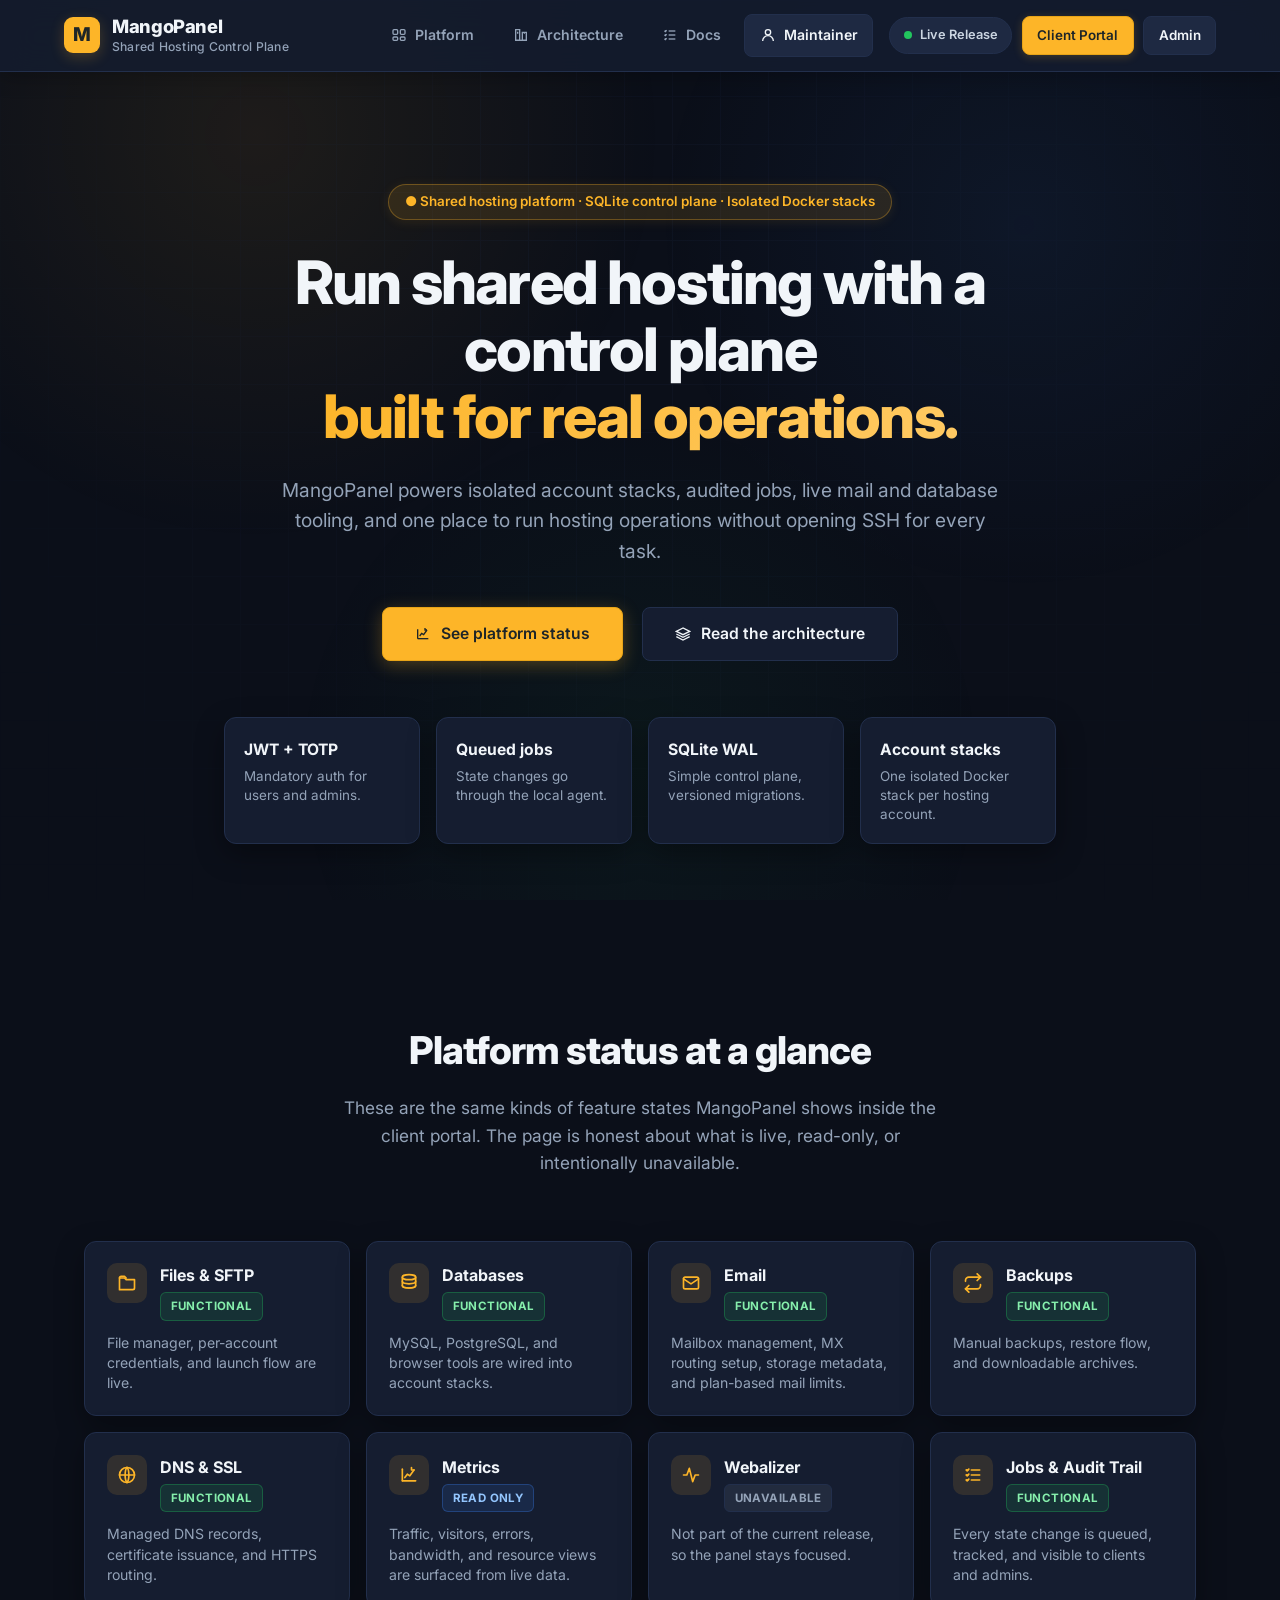
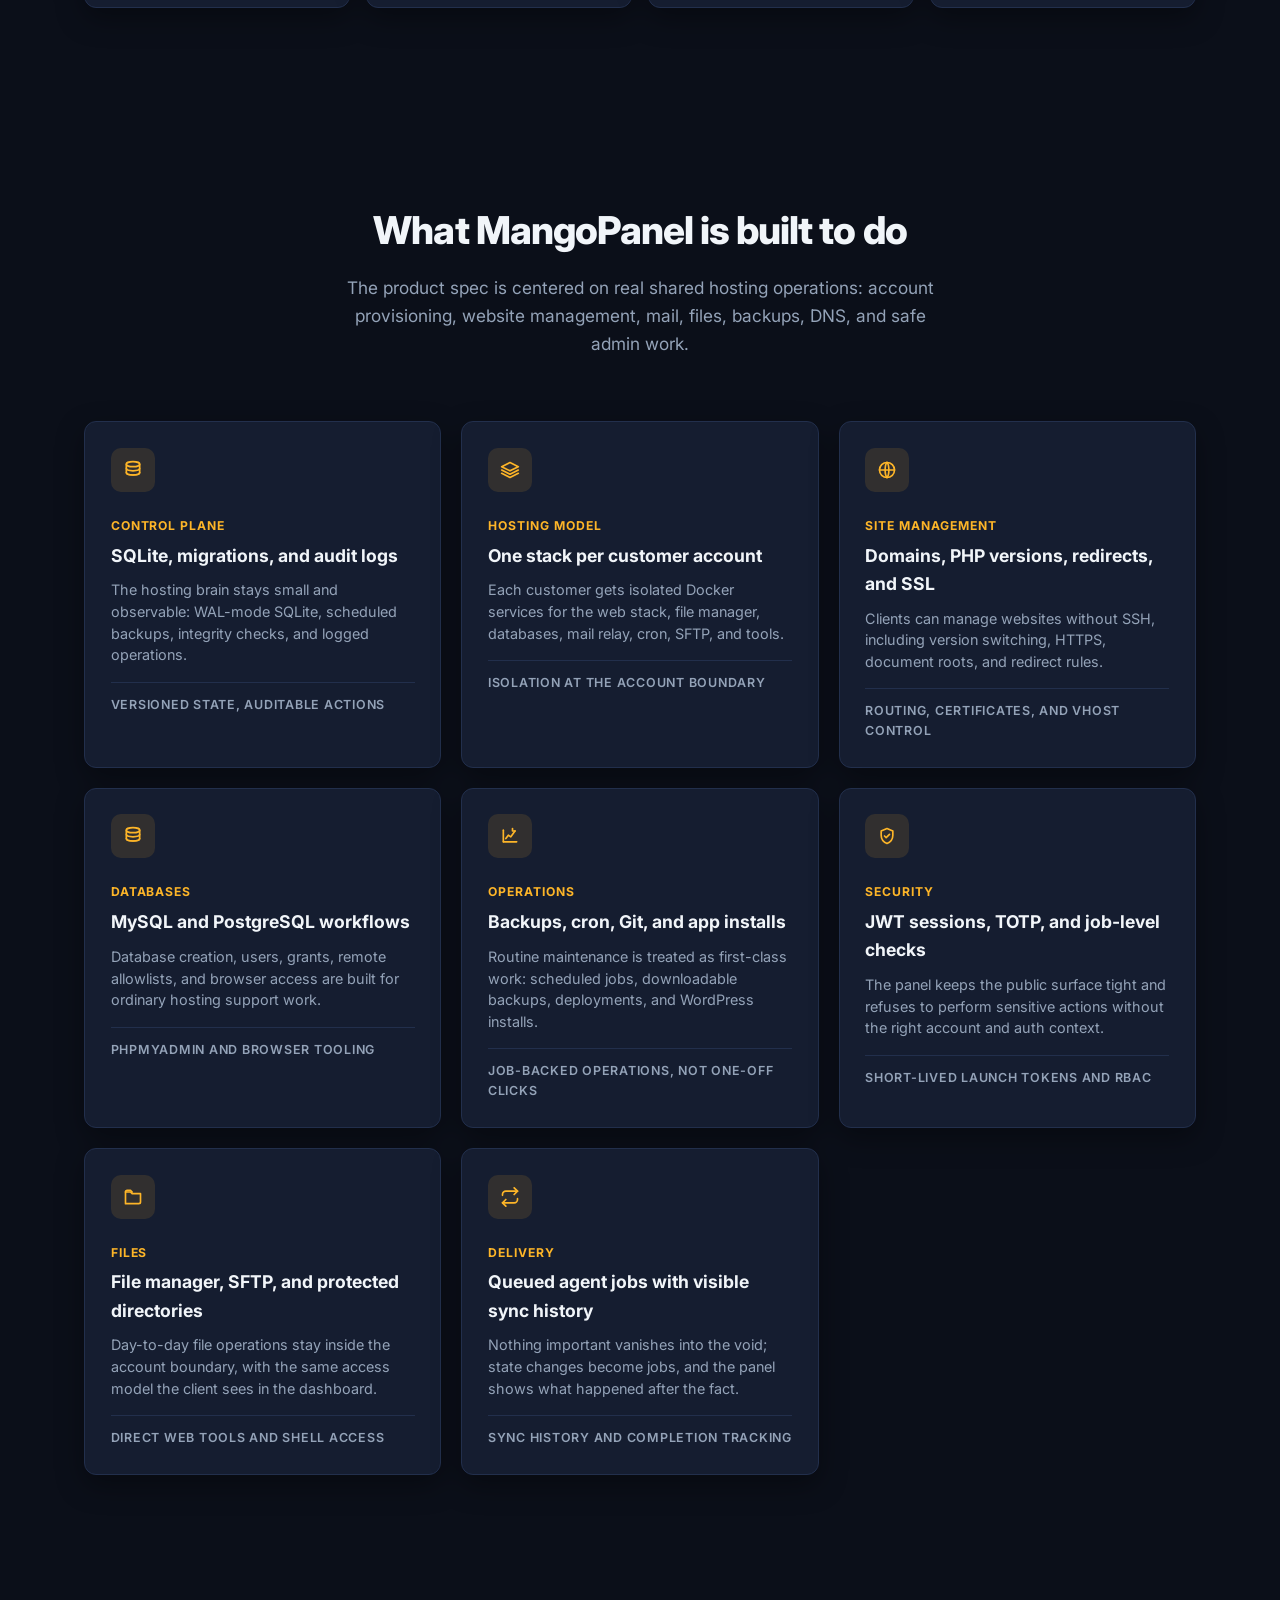
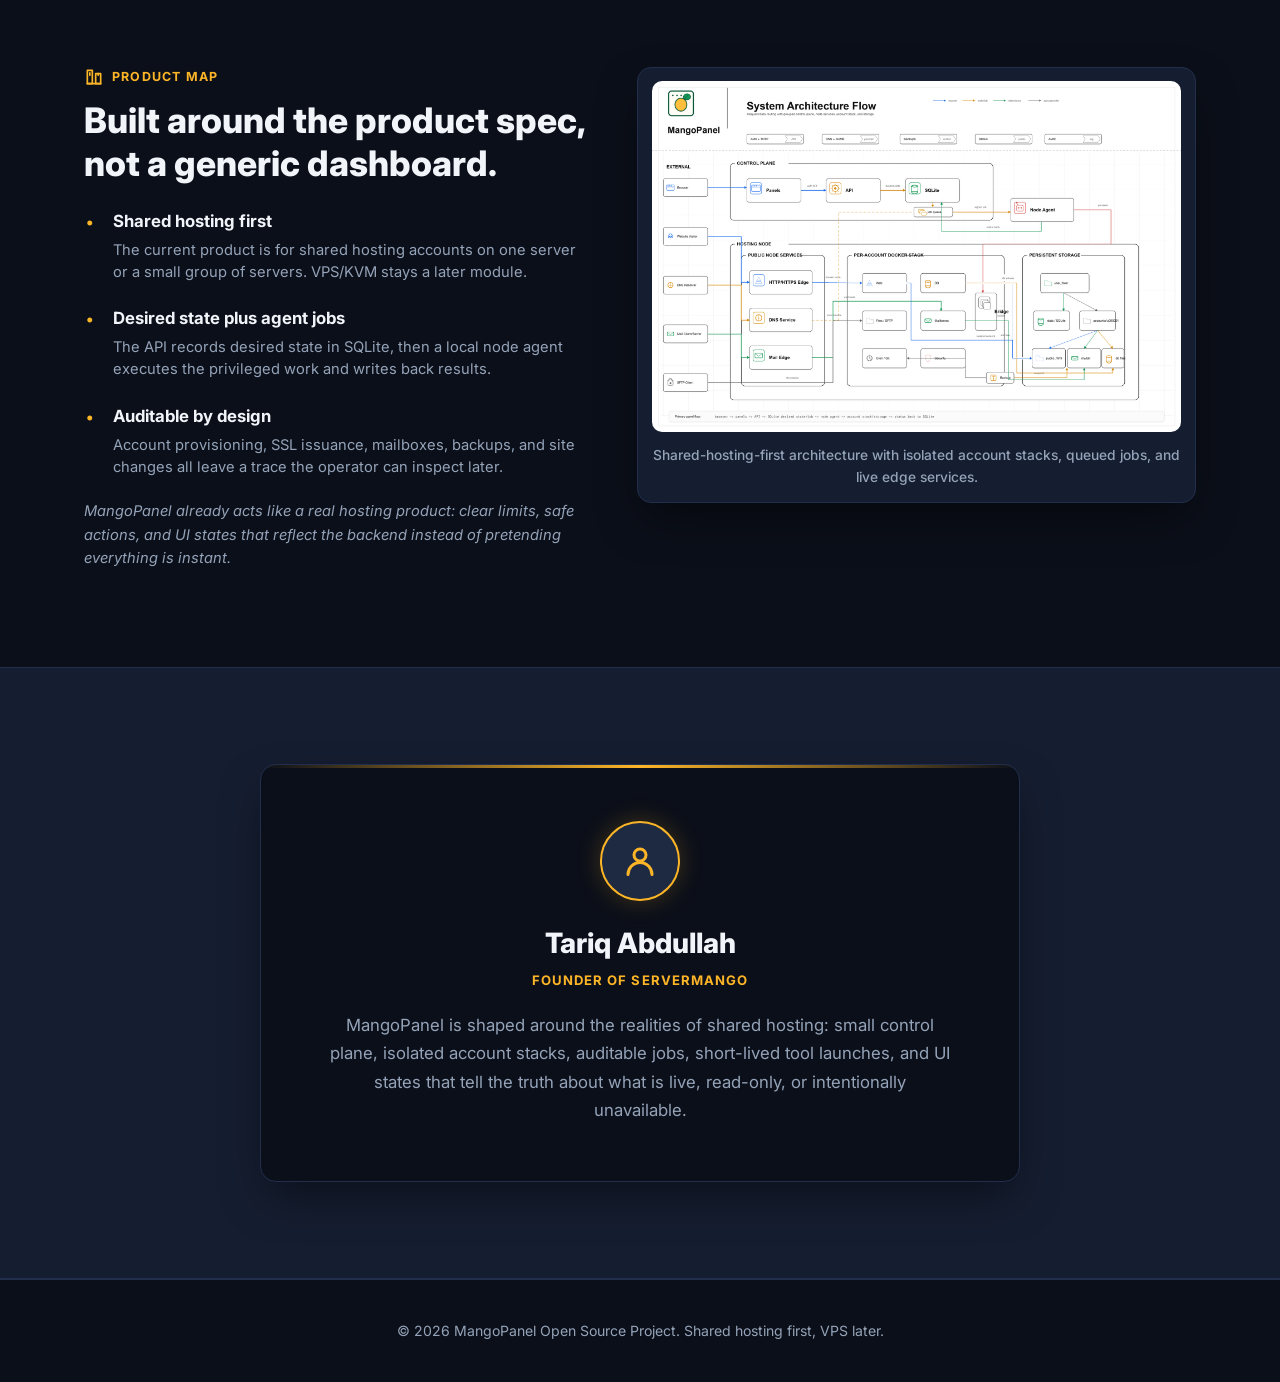
==== commit e35feb74: "fix GitHub Pages 404 for docs by placing docs.html and docs/index.html at root" ====
--- a/index.html
+++ b/index.html
@@ -911,7 +911,7 @@
             <nav class="top-nav">
                 <a href="#features" class="active"><svg class="nav-icon"><use href="#icon-layout"></use></svg><span>Platform</span></a>
                 <a href="#architecture"><svg class="nav-icon"><use href="#icon-architecture"></use></svg><span>Architecture</span></a>
-                <a href="/docs"><svg class="nav-icon"><use href="#icon-checklist"></use></svg><span>Docs</span></a>
+                <a href="docs.html"><svg class="nav-icon"><use href="#icon-checklist"></use></svg><span>Docs</span></a>
                 <a href="#maintainer"><svg class="nav-icon"><use href="#icon-user"></use></svg><span>Maintainer</span></a>
             </nav>
             <div class="portal-links">
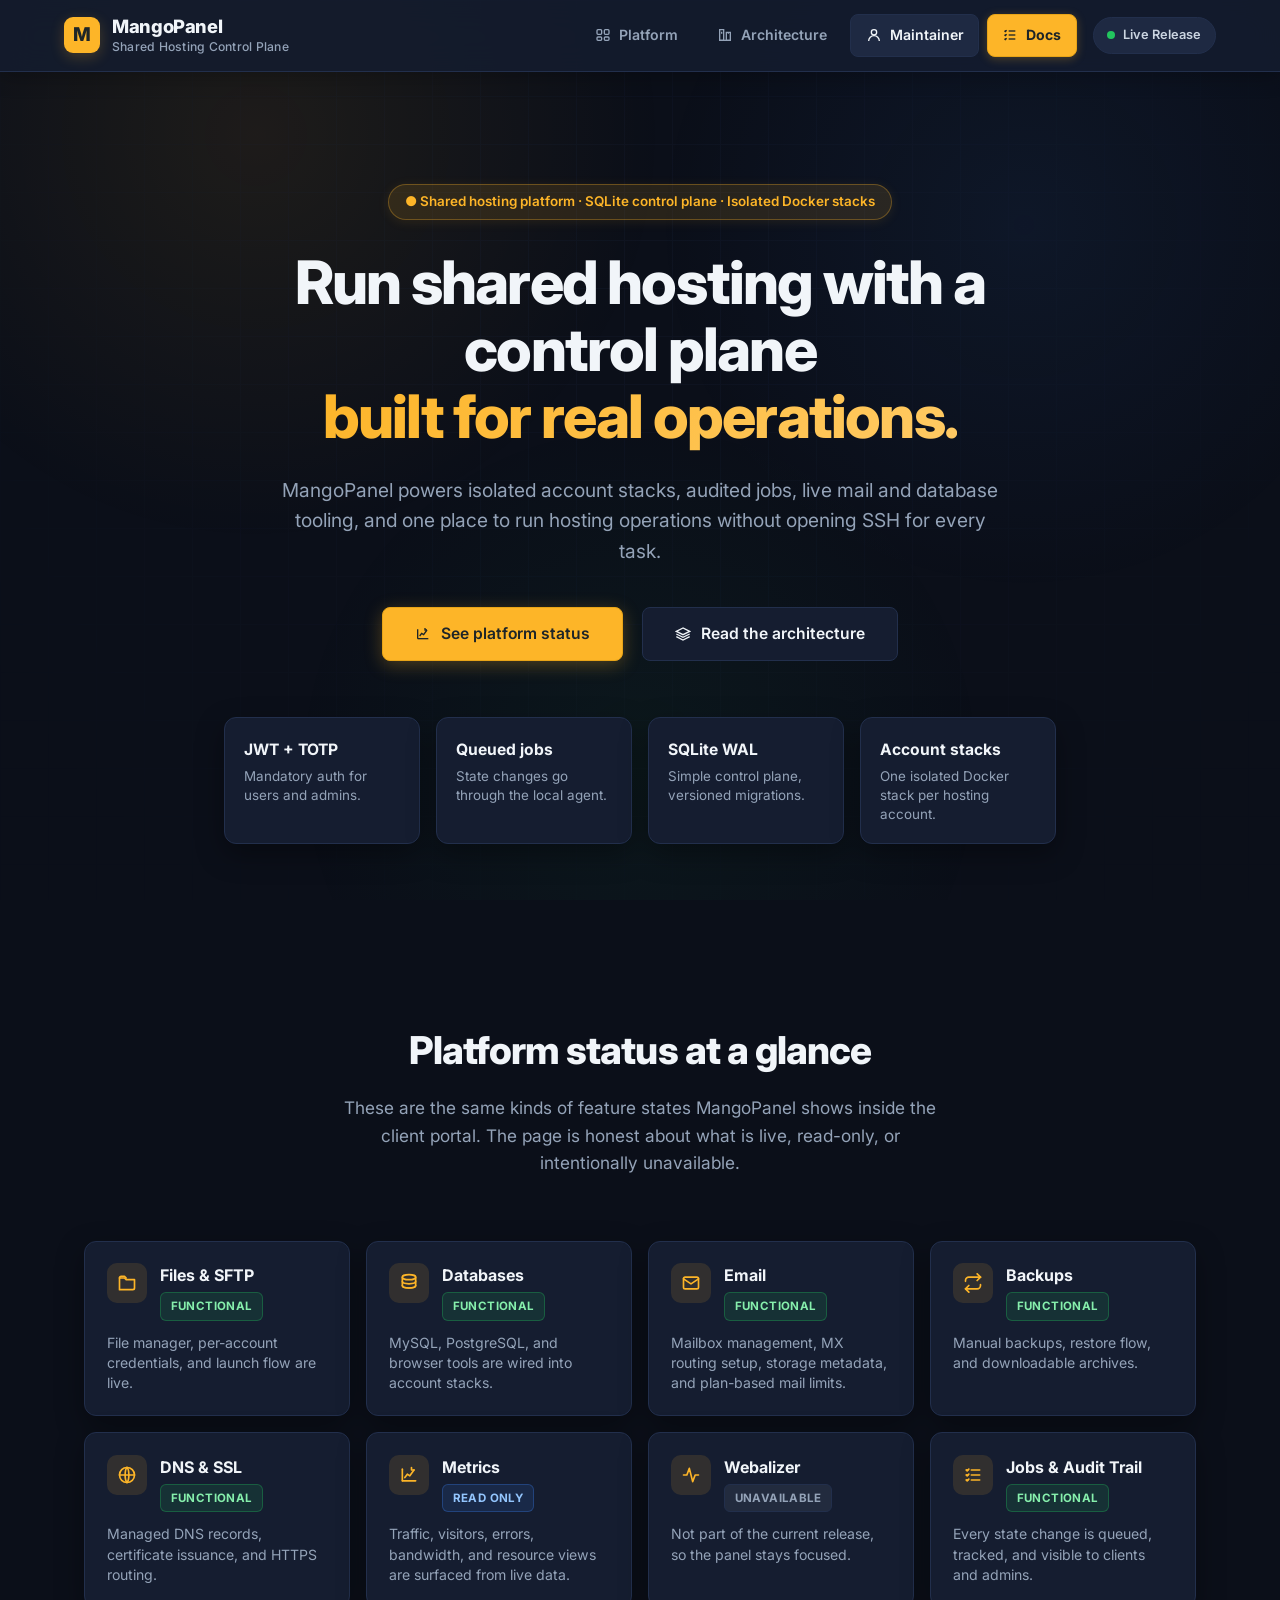
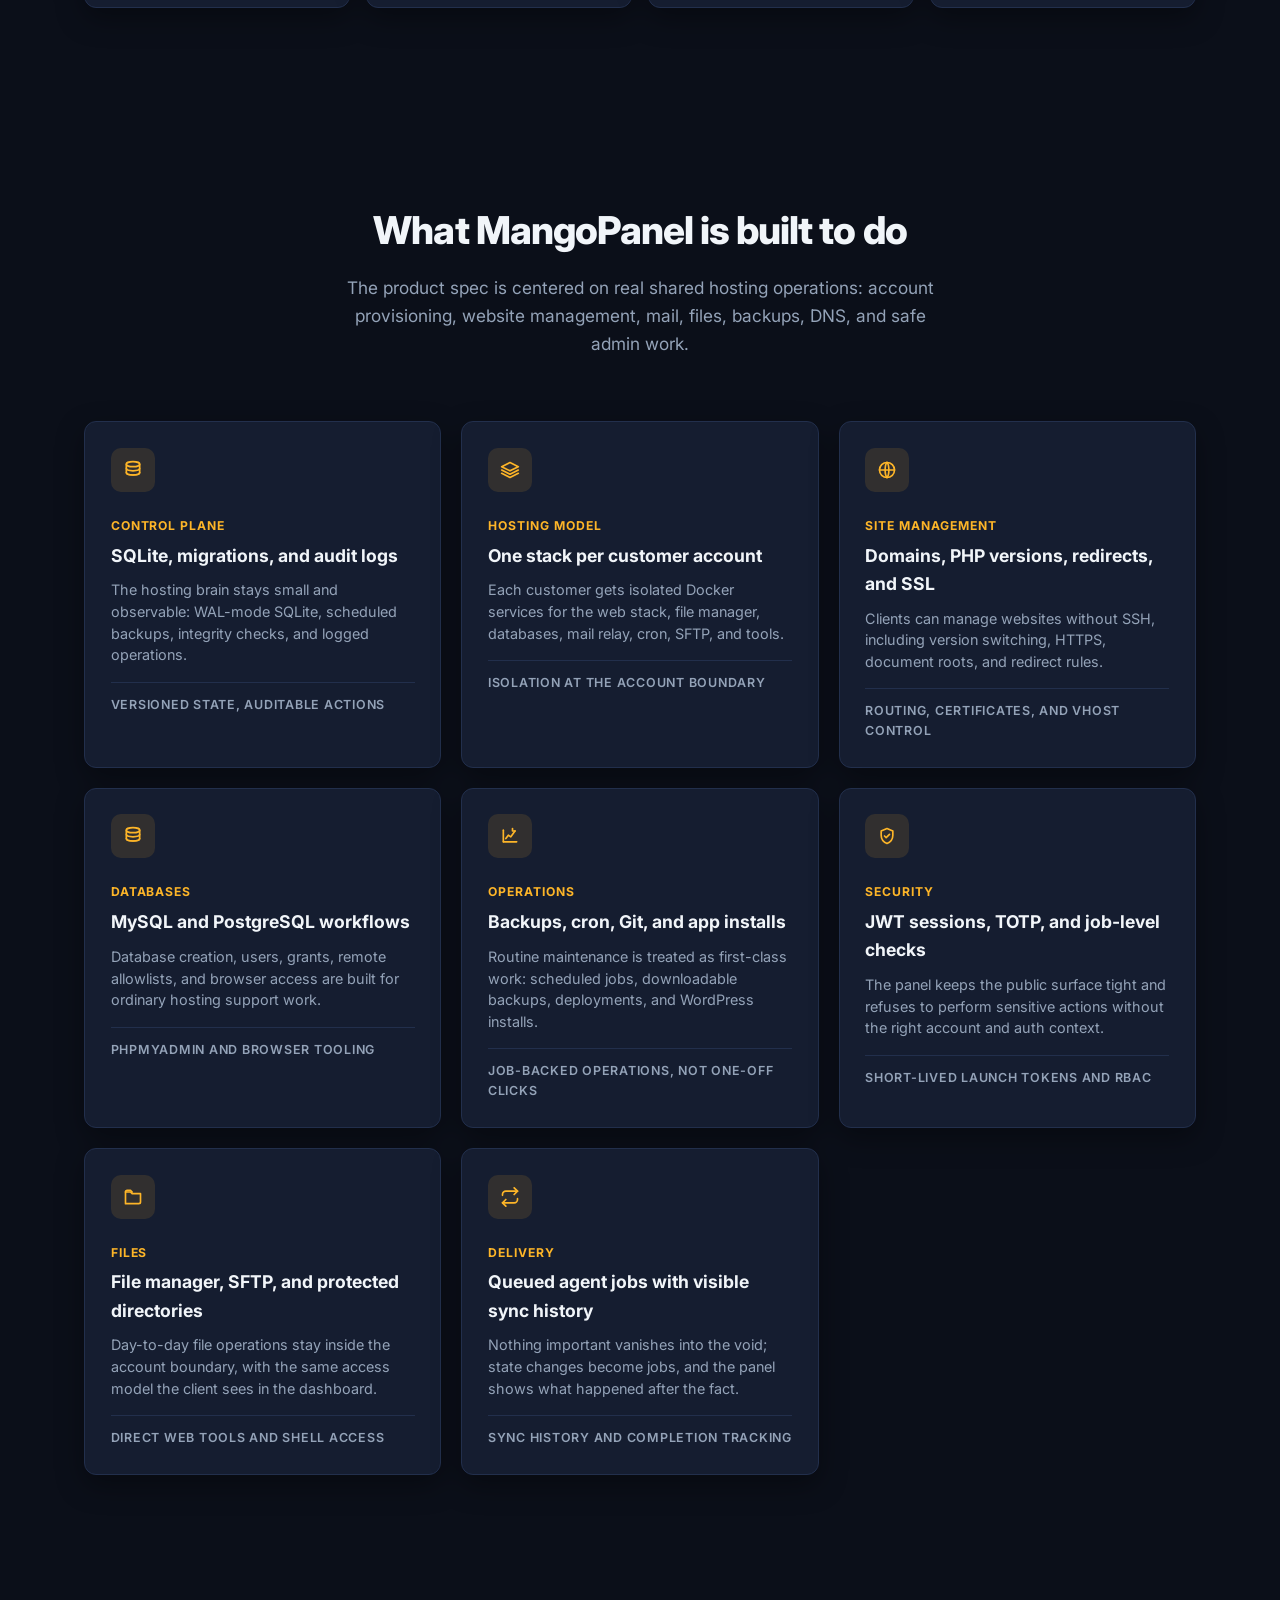
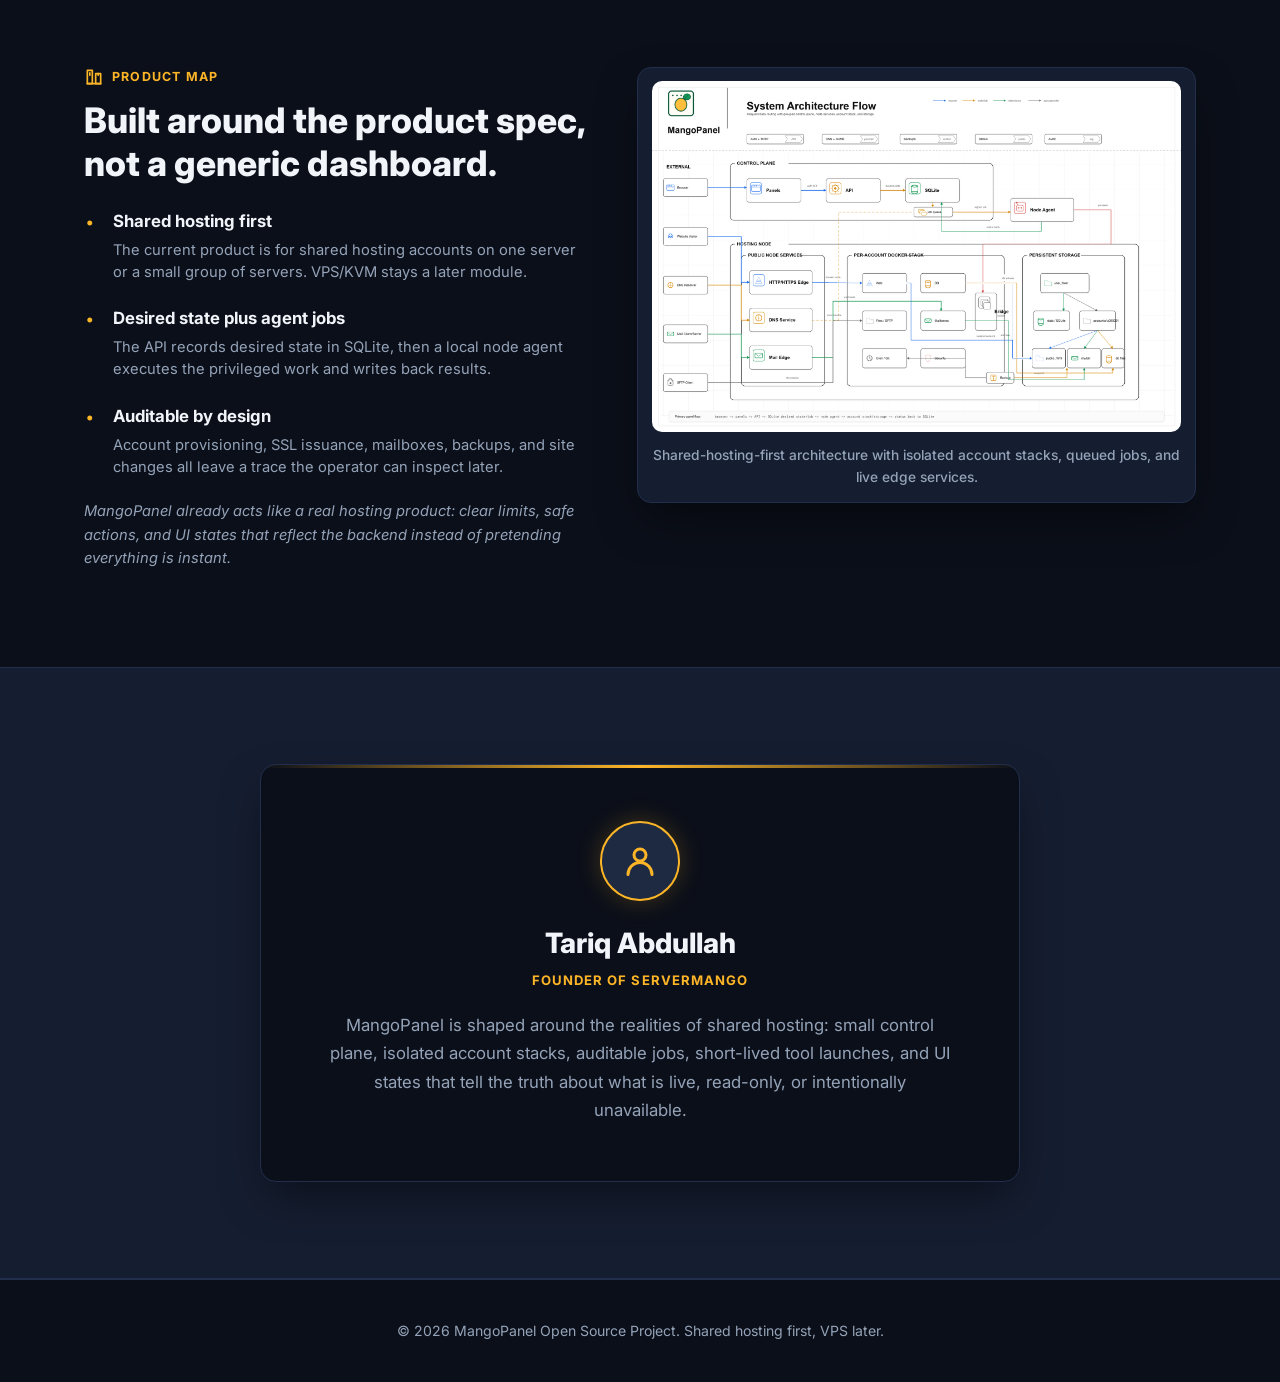
==== commit 4ea0eb3d: "remove client and admin links from header menus; place docs as highlighted last menu item" ====
--- a/index.html
+++ b/index.html
@@ -185,6 +185,21 @@
             border-color: var(--line);
         }
 
+        .top-nav a.nav-docs-highlight {
+            background: var(--brand);
+            color: var(--accent-dark) !important;
+            border-color: var(--brand-strong);
+            font-weight: 700;
+            box-shadow: 0 2px 10px rgba(253, 181, 40, 0.25);
+        }
+
+        .top-nav a.nav-docs-highlight:hover {
+            background: var(--brand-strong);
+            color: var(--accent-dark) !important;
+            transform: translateY(-1px);
+            box-shadow: 0 4px 14px rgba(253, 181, 40, 0.4);
+        }
+
         .nav-icon {
             width: 16px;
             height: 16px;
@@ -911,13 +926,11 @@
             <nav class="top-nav">
                 <a href="#features" class="active"><svg class="nav-icon"><use href="#icon-layout"></use></svg><span>Platform</span></a>
                 <a href="#architecture"><svg class="nav-icon"><use href="#icon-architecture"></use></svg><span>Architecture</span></a>
-                <a href="docs.html"><svg class="nav-icon"><use href="#icon-checklist"></use></svg><span>Docs</span></a>
                 <a href="#maintainer"><svg class="nav-icon"><use href="#icon-user"></use></svg><span>Maintainer</span></a>
+                <a href="docs.html" class="nav-docs-highlight"><svg class="nav-icon"><use href="#icon-checklist"></use></svg><span>Docs</span></a>
             </nav>
             <div class="portal-links">
                 <div class="live-chip"><span class="pulse-dot"></span>Live Release</div>
-                <a href="/login" class="btn-chip btn-chip-primary">Client Portal</a>
-                <a href="/admin" class="btn-chip btn-chip-secondary">Admin</a>
             </div>
         </div>
     </header>
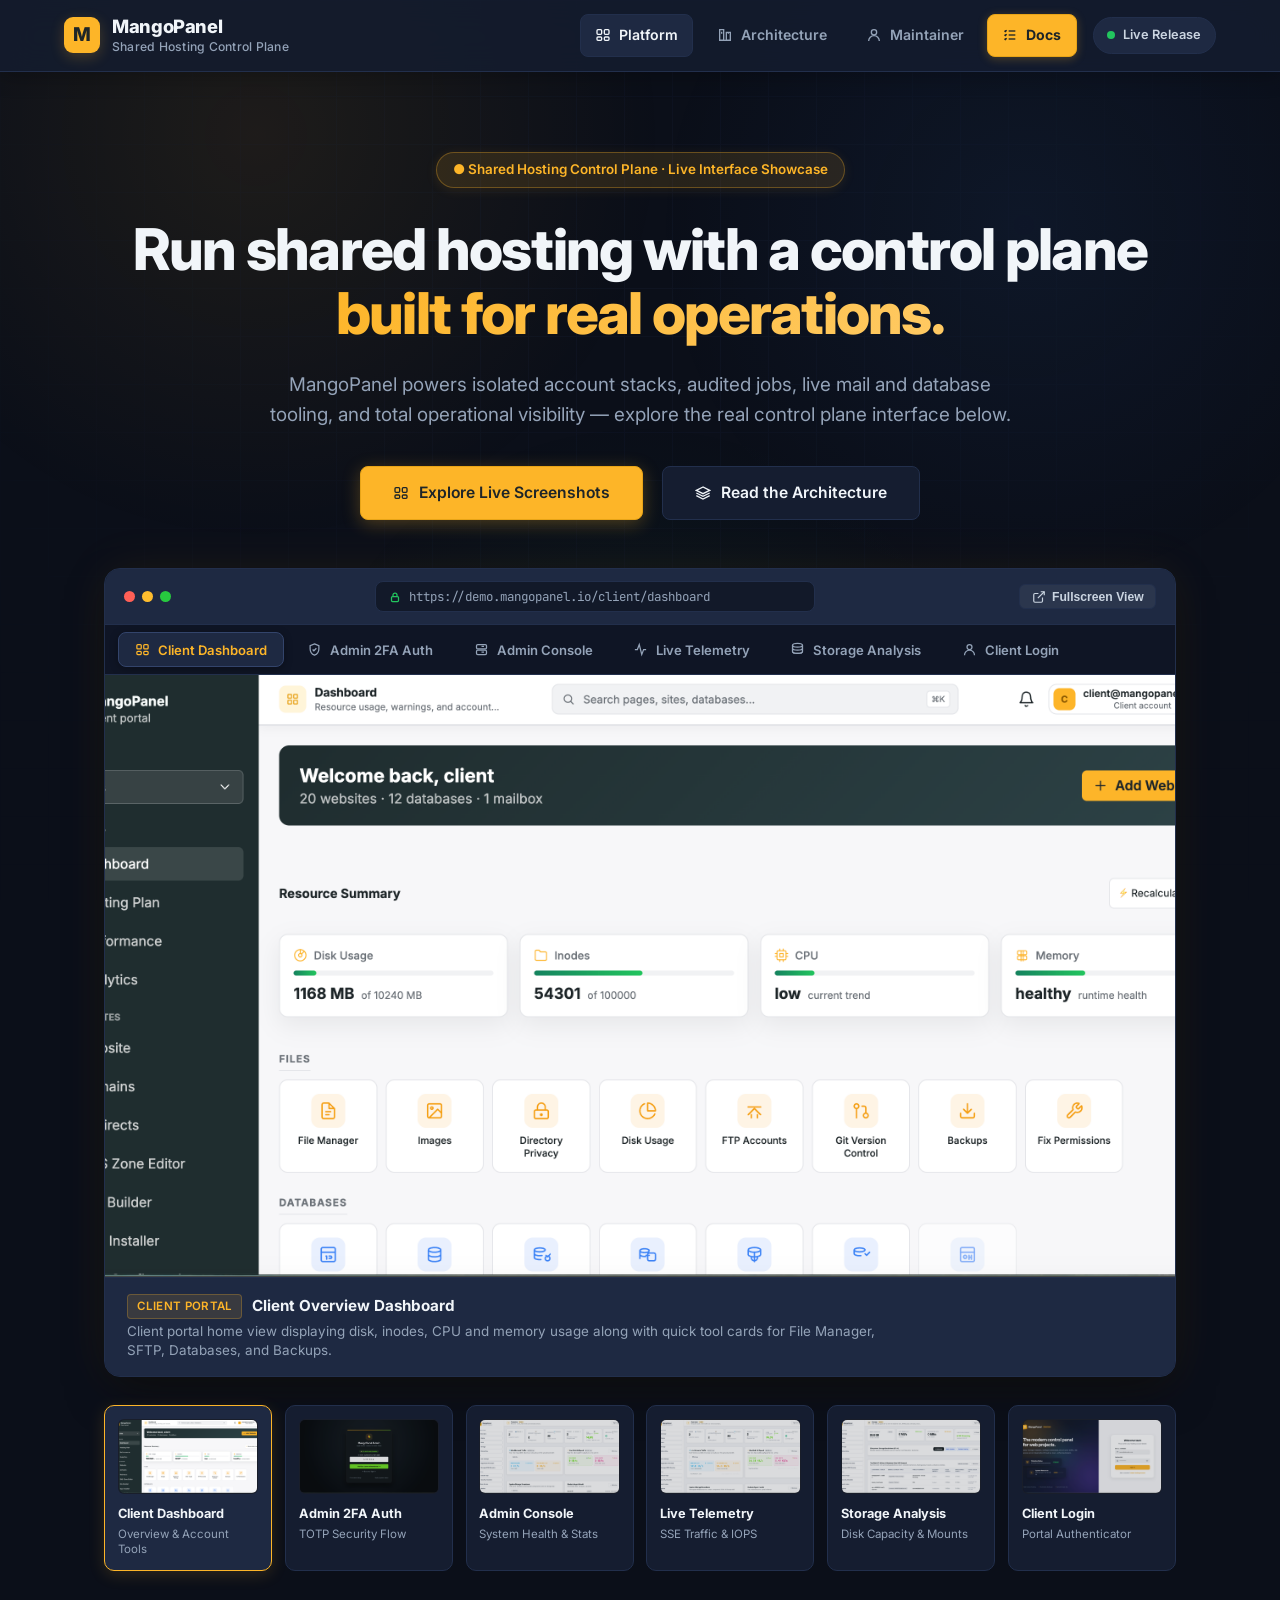
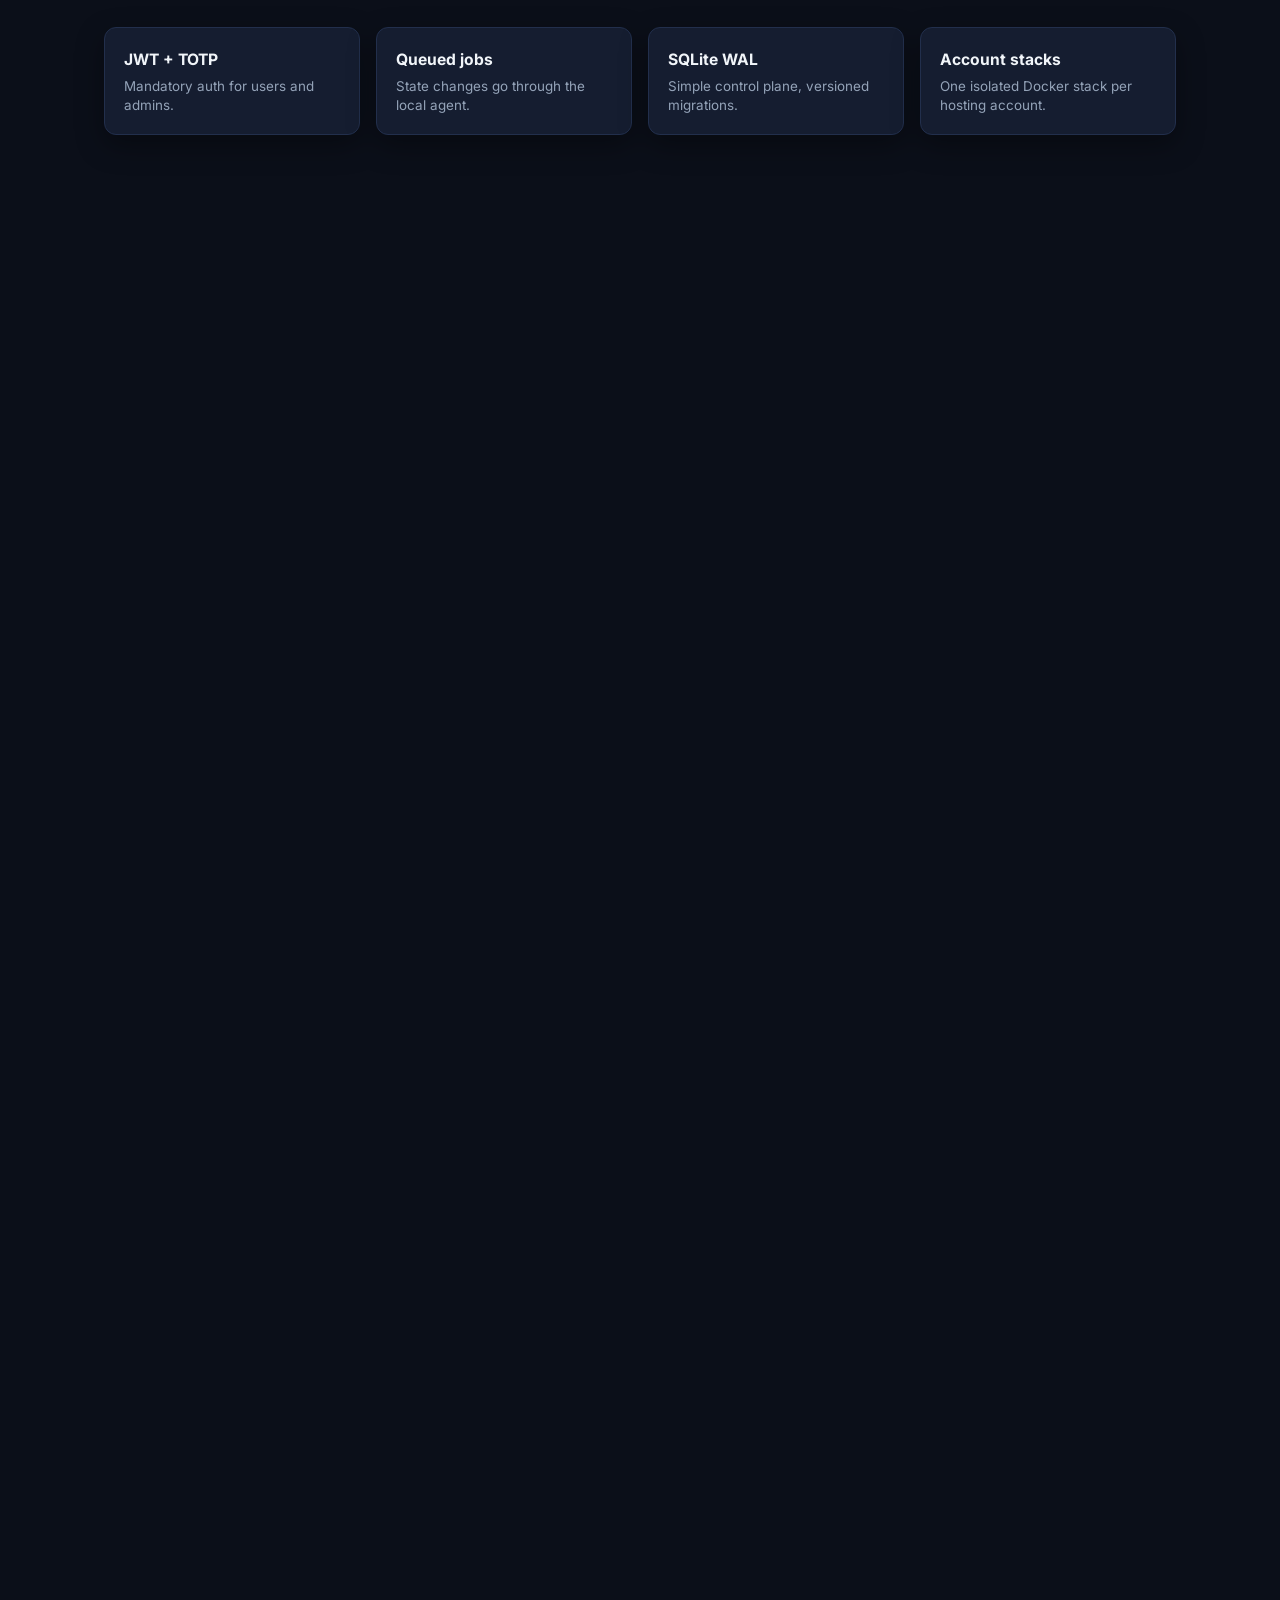
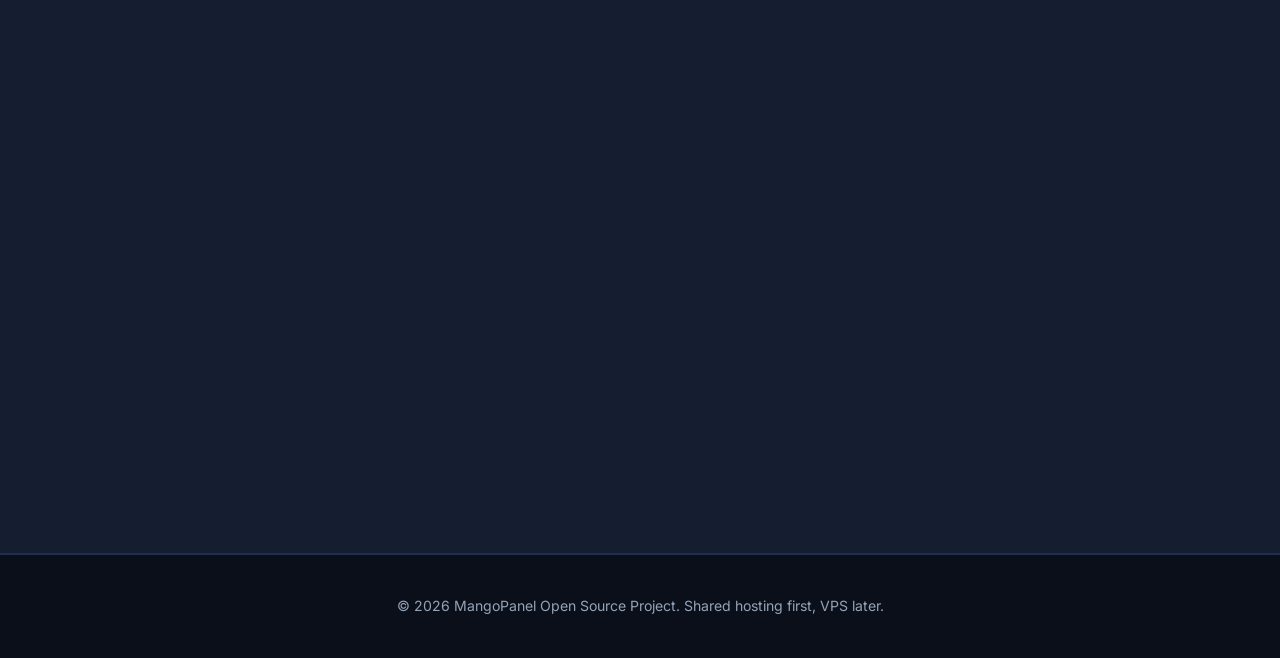
==== commit eba83c16: "Enhance hero section with interactive screenshot showcase and screenshots 111-666" ====
--- a/index.html
+++ b/index.html
@@ -283,9 +283,9 @@
 
         /* Hero Section */
         .hero {
-            padding: 7rem 5% 5rem;
+            padding: 5rem 5% 4rem;
             text-align: center;
-            max-width: 960px;
+            max-width: 1200px;
             margin: 0 auto;
             position: relative;
         }
@@ -306,7 +306,7 @@
         }
 
         .hero h1 {
-            font-size: 3.75rem;
+            font-size: 3.6rem;
             line-height: 1.12;
             margin-bottom: 1.5rem;
             letter-spacing: -0.03em;
@@ -322,10 +322,10 @@
         }
 
         .hero p {
-            font-size: 1.2rem;
+            font-size: 1.18rem;
             color: var(--muted);
-            margin-bottom: 2.5rem;
-            max-width: 720px;
+            margin-bottom: 2.2rem;
+            max-width: 760px;
             margin-inline: auto;
             line-height: 1.6;
         }
@@ -334,6 +334,7 @@
             display: flex;
             gap: 1.2rem;
             justify-content: center;
+            margin-bottom: 3rem;
         }
 
         .btn {
@@ -376,6 +377,452 @@
             color: var(--brand);
             transform: translateY(-2px);
         }
+
+        /* Interactive Hero Showcase Frame */
+        .showcase-frame {
+            background: var(--surface);
+            border: 1px solid var(--line);
+            border-radius: 16px;
+            box-shadow: var(--shadow-premium), 0 0 50px rgba(253, 181, 40, 0.08);
+            overflow: hidden;
+            text-align: left;
+            margin-top: 1rem;
+            transition: border-color 0.3s ease, box-shadow 0.3s ease;
+            position: relative;
+        }
+
+        .showcase-frame:hover {
+            border-color: var(--line-hover);
+            box-shadow: var(--shadow-premium), 0 0 60px rgba(253, 181, 40, 0.15);
+        }
+
+        /* Mockup Header Window Controls */
+        .mockup-header {
+            background: var(--surface-2);
+            padding: 0.75rem 1.2rem;
+            border-bottom: 1px solid var(--line);
+            display: flex;
+            align-items: center;
+            justify-content: space-between;
+            gap: 1rem;
+            flex-wrap: wrap;
+        }
+
+        .window-dots {
+            display: flex;
+            gap: 7px;
+            align-items: center;
+        }
+
+        .window-dot {
+            width: 11px;
+            height: 11px;
+            border-radius: 50%;
+            display: inline-block;
+        }
+
+        .dot-red { background-color: #ff5f56; }
+        .dot-yellow { background-color: #ffbd2e; }
+        .dot-green { background-color: #27c93f; }
+
+        .address-bar {
+            background: rgba(11, 15, 25, 0.6);
+            border: 1px solid var(--line);
+            border-radius: 8px;
+            padding: 0.3rem 0.8rem;
+            font-family: var(--font-mono);
+            font-size: 0.78rem;
+            color: var(--muted);
+            display: flex;
+            align-items: center;
+            gap: 0.5rem;
+            flex: 1;
+            max-width: 440px;
+            margin: 0 auto;
+            white-space: nowrap;
+            overflow: hidden;
+            text-overflow: ellipsis;
+        }
+
+        .address-bar-lock {
+            color: var(--success);
+            width: 12px;
+            height: 12px;
+            flex-shrink: 0;
+        }
+
+        .showcase-actions {
+            display: flex;
+            align-items: center;
+            gap: 0.5rem;
+        }
+
+        .showcase-expand-btn {
+            background: rgba(255, 255, 255, 0.06);
+            border: 1px solid var(--line);
+            color: var(--text-secondary);
+            font-size: 0.76rem;
+            font-weight: 600;
+            padding: 0.3rem 0.7rem;
+            border-radius: 6px;
+            cursor: pointer;
+            display: inline-flex;
+            align-items: center;
+            gap: 0.4rem;
+            transition: var(--transition);
+        }
+
+        .showcase-expand-btn:hover {
+            background: var(--brand-tint);
+            color: var(--brand);
+            border-color: rgba(253, 181, 40, 0.4);
+        }
+
+        /* Showcase Navigation Tabs */
+        .showcase-tabs-nav {
+            display: flex;
+            background: rgba(15, 22, 37, 0.95);
+            border-bottom: 1px solid var(--line);
+            overflow-x: auto;
+            scrollbar-width: none;
+            -ms-overflow-style: none;
+            padding: 0.4rem 0.8rem;
+            gap: 0.4rem;
+        }
+
+        .showcase-tabs-nav::-webkit-scrollbar {
+            display: none;
+        }
+
+        .tab-btn {
+            background: transparent;
+            border: 1px solid transparent;
+            color: var(--muted);
+            padding: 0.55rem 1rem;
+            border-radius: 8px;
+            font-size: 0.82rem;
+            font-weight: 600;
+            cursor: pointer;
+            display: inline-flex;
+            align-items: center;
+            gap: 0.5rem;
+            white-space: nowrap;
+            transition: var(--transition);
+            font-family: var(--font-body);
+        }
+
+        .tab-btn:hover {
+            color: var(--text);
+            background: rgba(255, 255, 255, 0.05);
+        }
+
+        .tab-btn.active {
+            background: var(--surface-2);
+            color: var(--brand);
+            border-color: var(--line-hover);
+            box-shadow: 0 2px 8px rgba(0,0,0,0.3);
+        }
+
+        .tab-btn.active .tab-icon {
+            color: var(--brand);
+        }
+
+        .tab-icon {
+            width: 15px;
+            height: 15px;
+            stroke: currentColor;
+            stroke-width: 2;
+            fill: none;
+            flex-shrink: 0;
+        }
+
+        /* Showcase Screen Viewport */
+        .showcase-viewport {
+            position: relative;
+            background: #0d121f;
+            aspect-ratio: 16 / 9;
+            overflow: hidden;
+            cursor: pointer;
+            display: flex;
+            align-items: center;
+            justify-content: center;
+        }
+
+        .showcase-viewport img {
+            width: 100%;
+            height: 100%;
+            object-fit: cover;
+            object-position: top center;
+            display: block;
+            transition: opacity 0.4s ease, transform 0.4s ease;
+        }
+
+        .showcase-viewport:hover img {
+            transform: scale(1.015);
+        }
+
+        .viewport-overlay-hint {
+            position: absolute;
+            inset: 0;
+            background: rgba(11, 15, 25, 0.4);
+            display: flex;
+            align-items: center;
+            justify-content: center;
+            opacity: 0;
+            transition: opacity 0.3s ease;
+            pointer-events: none;
+        }
+
+        .showcase-viewport:hover .viewport-overlay-hint {
+            opacity: 1;
+        }
+
+        .zoom-badge {
+            background: rgba(21, 29, 48, 0.9);
+            color: var(--text);
+            border: 1px solid var(--brand);
+            padding: 0.6rem 1.2rem;
+            border-radius: 999px;
+            font-size: 0.86rem;
+            font-weight: 600;
+            display: inline-flex;
+            align-items: center;
+            gap: 0.5rem;
+            box-shadow: 0 8px 25px rgba(0,0,0,0.5);
+            backdrop-filter: blur(8px);
+        }
+
+        /* Caption Bar */
+        .showcase-caption {
+            background: var(--surface-2);
+            padding: 1rem 1.4rem;
+            border-top: 1px solid var(--line);
+            display: flex;
+            align-items: center;
+            justify-content: space-between;
+            gap: 1rem;
+            flex-wrap: wrap;
+        }
+
+        .caption-info h4 {
+            font-size: 0.95rem;
+            font-weight: 700;
+            color: var(--text);
+            margin-bottom: 0.2rem;
+            display: flex;
+            align-items: center;
+            gap: 0.6rem;
+        }
+
+        .caption-badge {
+            font-size: 0.72rem;
+            padding: 0.15rem 0.55rem;
+            border-radius: 4px;
+            background: var(--brand-tint);
+            color: var(--brand);
+            border: 1px solid rgba(253, 181, 40, 0.25);
+            font-weight: 600;
+            text-transform: uppercase;
+            letter-spacing: 0.03em;
+        }
+
+        .caption-info p {
+            font-size: 0.84rem;
+            color: var(--muted);
+            margin: 0;
+            line-height: 1.4;
+            max-width: 780px;
+        }
+
+        /* Interactive Grid Cards below frame */
+        .showcase-grid {
+            display: grid;
+            grid-template-columns: repeat(6, 1fr);
+            gap: 0.8rem;
+            margin-top: 1.8rem;
+        }
+
+        @media (max-width: 1024px) {
+            .showcase-grid {
+                grid-template-columns: repeat(3, 1fr);
+            }
+        }
+
+        @media (max-width: 640px) {
+            .showcase-grid {
+                grid-template-columns: repeat(2, 1fr);
+            }
+            .hero h1 {
+                font-size: 2.4rem;
+            }
+        }
+
+        .grid-card {
+            background: var(--surface);
+            border: 1px solid var(--line);
+            border-radius: 10px;
+            padding: 0.8rem;
+            cursor: pointer;
+            transition: var(--transition);
+            text-align: left;
+            position: relative;
+            overflow: hidden;
+        }
+
+        .grid-card:hover {
+            border-color: var(--line-hover);
+            transform: translateY(-2px);
+            background: var(--surface-2);
+        }
+
+        .grid-card.active {
+            border-color: var(--brand);
+            background: var(--surface-2);
+            box-shadow: 0 4px 16px rgba(253, 181, 40, 0.15);
+        }
+
+        .grid-card-thumb {
+            width: 100%;
+            height: 75px;
+            border-radius: 6px;
+            overflow: hidden;
+            margin-bottom: 0.6rem;
+            background: #0d121f;
+            border: 1px solid rgba(255, 255, 255, 0.05);
+        }
+
+        .grid-card-thumb img {
+            width: 100%;
+            height: 100%;
+            object-fit: cover;
+            object-position: top center;
+            opacity: 0.85;
+            transition: opacity 0.3s ease;
+        }
+
+        .grid-card:hover .grid-card-thumb img,
+        .grid-card.active .grid-card-thumb img {
+            opacity: 1;
+        }
+
+        .grid-card-title {
+            font-size: 0.8rem;
+            font-weight: 700;
+            color: var(--text);
+            white-space: nowrap;
+            overflow: hidden;
+            text-overflow: ellipsis;
+            display: flex;
+            align-items: center;
+            justify-content: space-between;
+        }
+
+        .grid-card-subtitle {
+            font-size: 0.72rem;
+            color: var(--muted);
+            margin-top: 0.2rem;
+            line-height: 1.3;
+            display: -webkit-box;
+            -webkit-line-clamp: 2;
+            line-clamp: 2;
+            -webkit-box-orient: vertical;
+            overflow: hidden;
+        }
+
+        /* Lightbox Modal */
+        .lightbox-modal {
+            position: fixed;
+            inset: 0;
+            z-index: 9999;
+            background: rgba(5, 8, 15, 0.92);
+            backdrop-filter: blur(12px);
+            display: flex;
+            align-items: center;
+            justify-content: center;
+            padding: 2rem;
+            opacity: 0;
+            pointer-events: none;
+            transition: opacity 0.3s ease;
+        }
+
+        .lightbox-modal.active {
+            opacity: 1;
+            pointer-events: auto;
+        }
+
+        .lightbox-content {
+            max-width: 92vw;
+            max-height: 90vh;
+            position: relative;
+            display: flex;
+            flex-direction: column;
+            align-items: center;
+        }
+
+        .lightbox-img {
+            max-width: 100%;
+            max-height: 80vh;
+            border-radius: 12px;
+            box-shadow: 0 20px 60px rgba(0,0,0,0.8), 0 0 40px rgba(253, 181, 40, 0.2);
+            border: 1px solid var(--line-hover);
+            object-fit: contain;
+        }
+
+        .lightbox-close {
+            position: absolute;
+            top: -45px;
+            right: 0;
+            background: var(--surface-2);
+            border: 1px solid var(--line-hover);
+            color: var(--text);
+            width: 36px;
+            height: 36px;
+            border-radius: 50%;
+            font-size: 1.2rem;
+            cursor: pointer;
+            display: flex;
+            align-items: center;
+            justify-content: center;
+            transition: var(--transition);
+        }
+
+        .lightbox-close:hover {
+            background: var(--brand);
+            color: var(--accent-dark);
+        }
+
+        .lightbox-caption {
+            margin-top: 1rem;
+            color: var(--text);
+            font-size: 0.95rem;
+            font-weight: 600;
+            text-align: center;
+        }
+
+        .lightbox-nav {
+            position: absolute;
+            top: 50%;
+            transform: translateY(-50%);
+            background: var(--surface-2);
+            border: 1px solid var(--line);
+            color: var(--text);
+            width: 44px;
+            height: 44px;
+            border-radius: 50%;
+            display: flex;
+            align-items: center;
+            justify-content: center;
+            cursor: pointer;
+            transition: var(--transition);
+        }
+
+        .lightbox-nav:hover {
+            background: var(--brand);
+            color: var(--accent-dark);
+        }
+
+        .lightbox-prev { left: -60px; }
+        .lightbox-next { right: -60px; }
 
         /* Hero Spec Cards Grid */
         .hero-meta {
@@ -936,13 +1383,116 @@
     </header>
 
     <section class="hero">
-        <div class="badge-pill">● Shared hosting platform · SQLite control plane · Isolated Docker stacks</div>
+        <div class="badge-pill">● Shared Hosting Control Plane · Live Interface Showcase</div>
         <h1>Run shared hosting with a control plane <br><span class="highlight">built for real operations.</span></h1>
-        <p>MangoPanel powers isolated account stacks, audited jobs, live mail and database tooling, and one place to run hosting operations without opening SSH for every task.</p>
+        <p>MangoPanel powers isolated account stacks, audited jobs, live mail and database tooling, and total operational visibility — explore the real control plane interface below.</p>
+        
         <div class="btn-group">
-            <a href="#platform-status" class="btn btn-primary"><svg class="nav-icon" aria-hidden="true"><use href="#icon-chart"></use></svg><span>See platform status</span></a>
-            <a href="#architecture" class="btn btn-secondary"><svg class="nav-icon" aria-hidden="true"><use href="#icon-layers"></use></svg><span>Read the architecture</span></a>
+            <a href="#hero-showcase" class="btn btn-primary"><svg class="nav-icon" aria-hidden="true"><use href="#icon-layout"></use></svg><span>Explore Live Screenshots</span></a>
+            <a href="#architecture" class="btn btn-secondary"><svg class="nav-icon" aria-hidden="true"><use href="#icon-layers"></use></svg><span>Read the Architecture</span></a>
         </div>
+
+        <!-- Interactive Screenshots Showcase -->
+        <div id="hero-showcase" class="showcase-frame reveal">
+            <!-- Window Control Header -->
+            <div class="mockup-header">
+                <div class="window-dots">
+                    <span class="window-dot dot-red"></span>
+                    <span class="window-dot dot-yellow"></span>
+                    <span class="window-dot dot-green"></span>
+                </div>
+                <div class="address-bar">
+                    <svg class="address-bar-lock" viewBox="0 0 24 24" fill="none" stroke="currentColor" stroke-width="2.5"><rect x="5" y="11" width="14" height="10" rx="2"/><path d="M8 11V8a4 4 0 0 1 8 0v3"/></svg>
+                    <span id="showcase-url">https://demo.mangopanel.io/client/dashboard</span>
+                </div>
+                <div class="showcase-actions">
+                    <button id="lightbox-trigger" class="showcase-expand-btn" title="View Fullscreen">
+                        <svg class="nav-icon" style="width:14px;height:14px;"><use href="#icon-external"></use></svg>
+                        <span>Fullscreen View</span>
+                    </button>
+                </div>
+            </div>
+
+            <!-- Tab Switcher Strip -->
+            <div class="showcase-tabs-nav" id="showcase-tabs">
+                <button class="tab-btn active" data-index="0" data-img="public/assets/img/111.png" data-url="https://demo.mangopanel.io/client/dashboard" data-badge="Client Portal" data-title="Client Overview Dashboard" data-desc="Client portal home view displaying disk, inodes, CPU and memory usage along with quick tool cards for File Manager, SFTP, Databases, and Backups.">
+                    <svg class="tab-icon"><use href="#icon-layout"></use></svg><span>Client Dashboard</span>
+                </button>
+                <button class="tab-btn" data-index="1" data-img="public/assets/img/222.png" data-url="https://demo.mangopanel.io/admin/auth/2fa" data-badge="Security Auth" data-title="Admin 2FA Verification Console" data-desc="Enforced multi-factor authenticator gate with 6-digit TOTP verification protecting the super admin control plane.">
+                    <svg class="tab-icon"><use href="#icon-shield"></use></svg><span>Admin 2FA Auth</span>
+                </button>
+                <button class="tab-btn" data-index="2" data-img="public/assets/img/333.png" data-url="https://demo.mangopanel.io/admin/overview" data-badge="Super Admin" data-title="Admin Console System Overview" data-desc="Super admin operations view tracking system accounts, hosted domains, active Docker stacks, live bandwidth, and disk capacity.">
+                    <svg class="tab-icon"><use href="#icon-server"></use></svg><span>Admin Console</span>
+                </button>
+                <button class="tab-btn" data-index="3" data-img="public/assets/img/444.png" data-url="https://demo.mangopanel.io/admin/telemetry" data-badge="Live Metrics" data-title="Real-Time Telemetry &amp; Traffic Stream" data-desc="Server-Sent Events (SSE) streaming live inbound/outbound network speeds and real-time disk read/write throughput.">
+                    <svg class="tab-icon"><use href="#icon-activity"></use></svg><span>Live Telemetry</span>
+                </button>
+                <button class="tab-btn" data-index="4" data-img="public/assets/img/555.png" data-url="https://demo.mangopanel.io/admin/storage" data-badge="Storage Diagnostics" data-title="Storage Capacity &amp; Container IOPS Breakdown" data-desc="Detailed storage breakdown with df -h capacity graph, Docker overlay inspection, and top disk I/O readers/writers per stack.">
+                    <svg class="tab-icon"><use href="#icon-database"></use></svg><span>Storage Analysis</span>
+                </button>
+                <button class="tab-btn" data-index="5" data-img="public/assets/img/666.png" data-url="https://demo.mangopanel.io/client/login" data-badge="Client Portal" data-title="Client Sign-In &amp; System Status Gate" data-desc="Sleek split-screen sign-in portal presenting account login form alongside real-time virtual host and memory allocation status.">
+                    <svg class="tab-icon"><use href="#icon-user"></use></svg><span>Client Login</span>
+                </button>
+            </div>
+
+            <!-- Main Viewport Window -->
+            <div class="showcase-viewport" id="showcase-viewport">
+                <img id="showcase-img" src="public/assets/img/111.png" alt="MangoPanel Client Portal Overview Dashboard" loading="eager">
+                <div class="viewport-overlay-hint">
+                    <span class="zoom-badge">
+                        <svg class="nav-icon" style="width:16px;height:16px;"><use href="#icon-external"></use></svg>
+                        Click to Expand Fullscreen
+                    </span>
+                </div>
+            </div>
+
+            <!-- Caption Info Footer -->
+            <div class="showcase-caption">
+                <div class="caption-info">
+                    <h4>
+                        <span id="showcase-badge" class="caption-badge">Client Portal</span>
+                        <span id="showcase-title">Client Overview Dashboard</span>
+                    </h4>
+                    <p id="showcase-desc">Client portal home view displaying disk, inodes, CPU and memory usage along with quick tool cards for File Manager, SFTP, Databases, and Backups.</p>
+                </div>
+            </div>
+        </div>
+
+        <!-- 6-Card Interactive Selector Grid -->
+        <div class="showcase-grid">
+            <div class="grid-card active" data-index="0">
+                <div class="grid-card-thumb"><img src="public/assets/img/111.png" alt="Client Dashboard Thumbnail"></div>
+                <div class="grid-card-title">Client Dashboard</div>
+                <div class="grid-card-subtitle">Overview &amp; Account Tools</div>
+            </div>
+            <div class="grid-card" data-index="1">
+                <div class="grid-card-thumb"><img src="public/assets/img/222.png" alt="Admin 2FA Thumbnail"></div>
+                <div class="grid-card-title">Admin 2FA Auth</div>
+                <div class="grid-card-subtitle">TOTP Security Flow</div>
+            </div>
+            <div class="grid-card" data-index="2">
+                <div class="grid-card-thumb"><img src="public/assets/img/333.png" alt="Admin Console Thumbnail"></div>
+                <div class="grid-card-title">Admin Console</div>
+                <div class="grid-card-subtitle">System Health &amp; Stats</div>
+            </div>
+            <div class="grid-card" data-index="3">
+                <div class="grid-card-thumb"><img src="public/assets/img/444.png" alt="Live Telemetry Thumbnail"></div>
+                <div class="grid-card-title">Live Telemetry</div>
+                <div class="grid-card-subtitle">SSE Traffic &amp; IOPS</div>
+            </div>
+            <div class="grid-card" data-index="4">
+                <div class="grid-card-thumb"><img src="public/assets/img/555.png" alt="Storage Analysis Thumbnail"></div>
+                <div class="grid-card-title">Storage Analysis</div>
+                <div class="grid-card-subtitle">Disk Capacity &amp; Mounts</div>
+            </div>
+            <div class="grid-card" data-index="5">
+                <div class="grid-card-thumb"><img src="public/assets/img/666.png" alt="Client Login Thumbnail"></div>
+                <div class="grid-card-title">Client Login</div>
+                <div class="grid-card-subtitle">Portal Authenticator</div>
+            </div>
+        </div>
+
+        <!-- Spec Highlights Cards -->
         <div class="hero-meta">
             <div class="hero-meta-card reveal"><strong>JWT + TOTP</strong><span>Mandatory auth for users and admins.</span></div>
             <div class="hero-meta-card reveal"><strong>Queued jobs</strong><span>State changes go through the local agent.</span></div>
@@ -950,6 +1500,17 @@
             <div class="hero-meta-card reveal"><strong>Account stacks</strong><span>One isolated Docker stack per hosting account.</span></div>
         </div>
     </section>
+
+    <!-- Lightbox Modal -->
+    <div id="lightbox-modal" class="lightbox-modal">
+        <div class="lightbox-content">
+            <button id="lightbox-close" class="lightbox-close" title="Close modal">&times;</button>
+            <button id="lightbox-prev" class="lightbox-nav lightbox-prev" title="Previous Image">&#10094;</button>
+            <button id="lightbox-next" class="lightbox-nav lightbox-next" title="Next Image">&#10095;</button>
+            <img id="lightbox-img" class="lightbox-img" src="" alt="Expanded View">
+            <div id="lightbox-caption" class="lightbox-caption"></div>
+        </div>
+    </div>
 
     <section id="platform-status" class="section-padding container status-board">
         <div class="section-header reveal">
@@ -1213,6 +1774,142 @@
         }, { rootMargin: '-20% 0px -60% 0px', threshold: 0.2 });
 
         sectionTargets.forEach((section) => navObserver.observe(section));
+
+        // Showcase interactive switching and auto-play logic
+        const showcaseTabs = document.querySelectorAll('#showcase-tabs .tab-btn');
+        const gridCards = document.querySelectorAll('.showcase-grid .grid-card');
+        const showcaseImg = document.getElementById('showcase-img');
+        const showcaseUrl = document.getElementById('showcase-url');
+        const showcaseBadge = document.getElementById('showcase-badge');
+        const showcaseTitle = document.getElementById('showcase-title');
+        const showcaseDesc = document.getElementById('showcase-desc');
+        const showcaseViewport = document.getElementById('showcase-viewport');
+        const lightboxTrigger = document.getElementById('lightbox-trigger');
+
+        const lightboxModal = document.getElementById('lightbox-modal');
+        const lightboxImg = document.getElementById('lightbox-img');
+        const lightboxCaption = document.getElementById('lightbox-caption');
+        const lightboxClose = document.getElementById('lightbox-close');
+        const lightboxPrev = document.getElementById('lightbox-prev');
+        const lightboxNext = document.getElementById('lightbox-next');
+
+        let currentIndex = 0;
+        let autoplayInterval = null;
+
+        function updateShowcase(index) {
+            currentIndex = index;
+            const tab = showcaseTabs[index];
+            if (!tab) return;
+
+            showcaseImg.style.opacity = '0.3';
+            showcaseImg.style.transform = 'scale(0.98)';
+
+            setTimeout(() => {
+                showcaseImg.src = tab.dataset.img;
+                showcaseImg.alt = tab.dataset.title;
+                showcaseUrl.textContent = tab.dataset.url;
+                showcaseBadge.textContent = tab.dataset.badge;
+                showcaseTitle.textContent = tab.dataset.title;
+                showcaseDesc.textContent = tab.dataset.desc;
+
+                showcaseImg.style.opacity = '1';
+                showcaseImg.style.transform = 'scale(1)';
+            }, 150);
+
+            showcaseTabs.forEach((t, i) => t.classList.toggle('active', i === index));
+            gridCards.forEach((c, i) => c.classList.toggle('active', i === index));
+        }
+
+        showcaseTabs.forEach((tab, index) => {
+            tab.addEventListener('click', () => {
+                updateShowcase(index);
+                resetAutoplay();
+            });
+        });
+
+        gridCards.forEach((card, index) => {
+            card.addEventListener('click', () => {
+                updateShowcase(index);
+                resetAutoplay();
+            });
+        });
+
+        function startAutoplay() {
+            autoplayInterval = setInterval(() => {
+                const nextIndex = (currentIndex + 1) % showcaseTabs.length;
+                updateShowcase(nextIndex);
+            }, 6000);
+        }
+
+        function resetAutoplay() {
+            clearInterval(autoplayInterval);
+            startAutoplay();
+        }
+
+        const showcaseFrame = document.getElementById('hero-showcase');
+        if (showcaseFrame) {
+            showcaseFrame.addEventListener('mouseenter', () => clearInterval(autoplayInterval));
+            showcaseFrame.addEventListener('mouseleave', () => startAutoplay());
+        }
+
+        // Lightbox modal logic
+        function openLightbox(index) {
+            const tab = showcaseTabs[index];
+            if (!tab) return;
+            lightboxImg.src = tab.dataset.img;
+            lightboxCaption.textContent = `${tab.dataset.badge} - ${tab.dataset.title}`;
+            lightboxModal.classList.add('active');
+            document.body.style.overflow = 'hidden';
+        }
+
+        function closeLightbox() {
+            lightboxModal.classList.remove('active');
+            document.body.style.overflow = '';
+        }
+
+        if (showcaseViewport) {
+            showcaseViewport.addEventListener('click', () => openLightbox(currentIndex));
+        }
+        if (lightboxTrigger) {
+            lightboxTrigger.addEventListener('click', (e) => {
+                e.stopPropagation();
+                openLightbox(currentIndex);
+            });
+        }
+
+        if (lightboxClose) lightboxClose.addEventListener('click', closeLightbox);
+        if (lightboxModal) {
+            lightboxModal.addEventListener('click', (e) => {
+                if (e.target === lightboxModal) closeLightbox();
+            });
+        }
+
+        if (lightboxPrev) {
+            lightboxPrev.addEventListener('click', (e) => {
+                e.stopPropagation();
+                const prevIndex = (currentIndex - 1 + showcaseTabs.length) % showcaseTabs.length;
+                updateShowcase(prevIndex);
+                openLightbox(prevIndex);
+            });
+        }
+
+        if (lightboxNext) {
+            lightboxNext.addEventListener('click', (e) => {
+                e.stopPropagation();
+                const nextIndex = (currentIndex + 1) % showcaseTabs.length;
+                updateShowcase(nextIndex);
+                openLightbox(nextIndex);
+            });
+        }
+
+        document.addEventListener('keydown', (e) => {
+            if (!lightboxModal.classList.contains('active')) return;
+            if (e.key === 'Escape') closeLightbox();
+            if (e.key === 'ArrowLeft' && lightboxPrev) lightboxPrev.click();
+            if (e.key === 'ArrowRight' && lightboxNext) lightboxNext.click();
+        });
+
+        startAutoplay();
     </script>
 </body>
 </html>
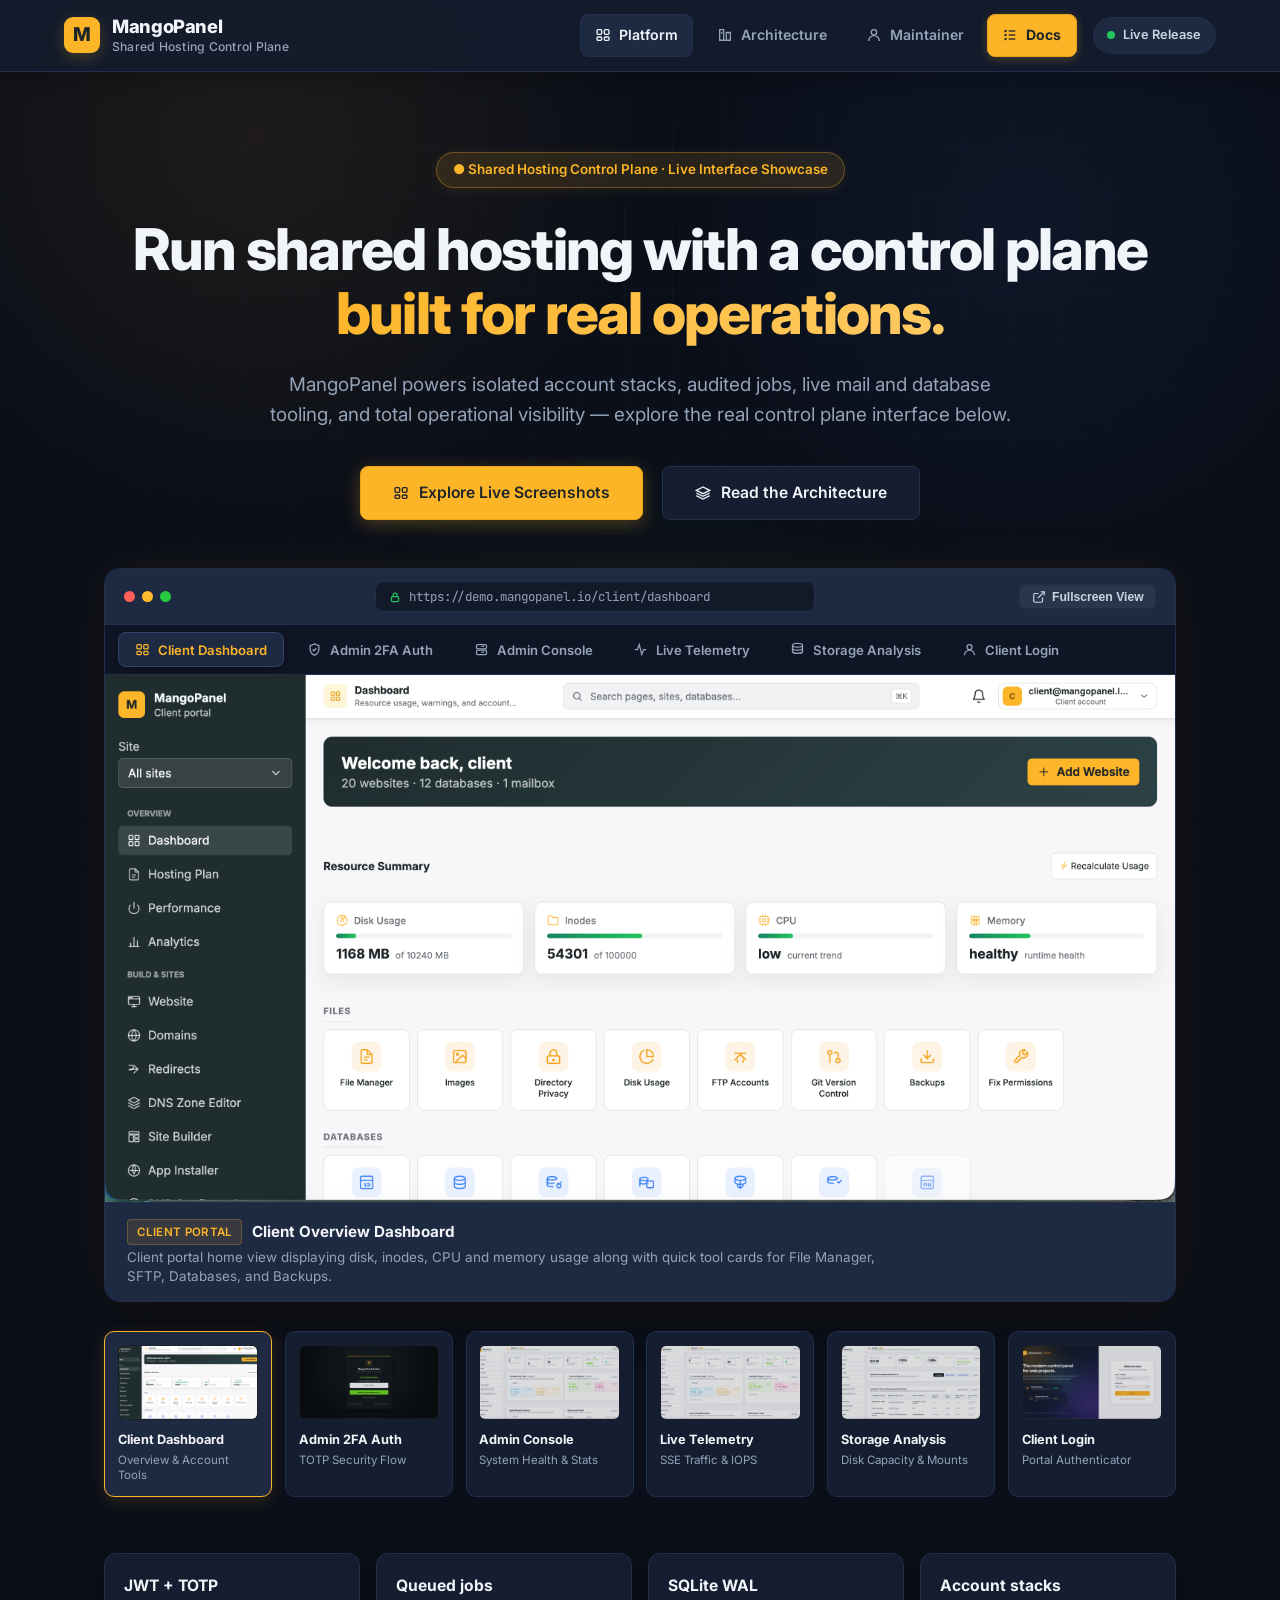
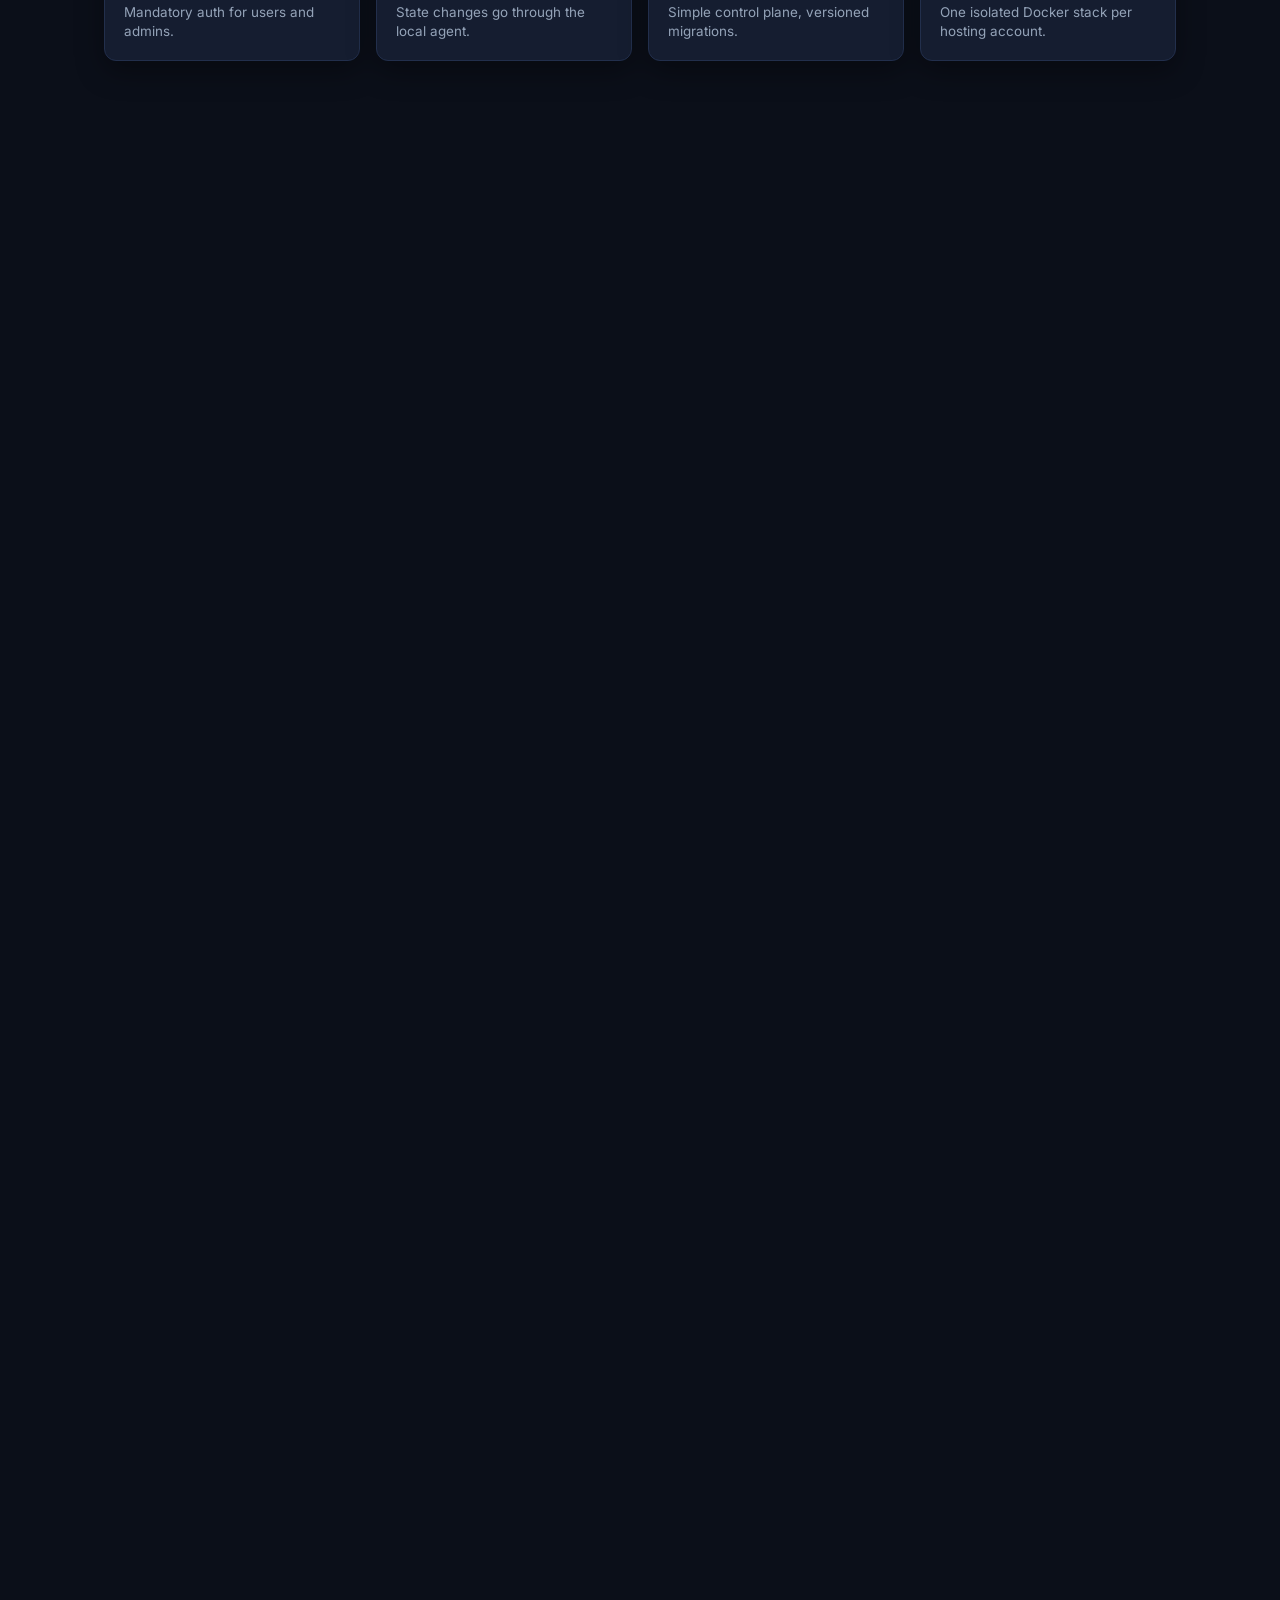
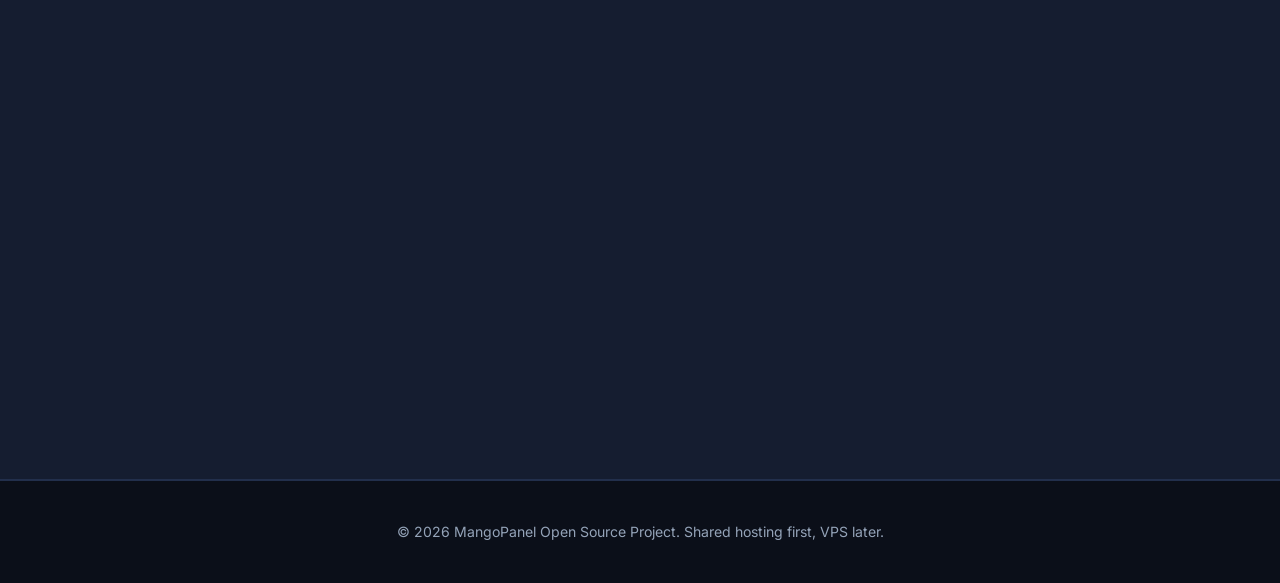
==== commit 834e93e7: "Set showcase-viewport image aspect-ratio and object-fit contain" ====
--- a/index.html
+++ b/index.html
@@ -318,6 +318,7 @@
             color: var(--brand);
             background: linear-gradient(135deg, var(--brand) 0%, #ffca64 100%);
             -webkit-background-clip: text;
+            background-clip: text;
             -webkit-text-fill-color: transparent;
         }
 
@@ -540,7 +541,7 @@
         .showcase-viewport {
             position: relative;
             background: #0d121f;
-            aspect-ratio: 16 / 9;
+            aspect-ratio: 2880 / 1420;
             overflow: hidden;
             cursor: pointer;
             display: flex;
@@ -551,14 +552,14 @@
         .showcase-viewport img {
             width: 100%;
             height: 100%;
-            object-fit: cover;
-            object-position: top center;
+            object-fit: contain;
+            object-position: center;
             display: block;
             transition: opacity 0.4s ease, transform 0.4s ease;
         }
 
         .showcase-viewport:hover img {
-            transform: scale(1.015);
+            transform: scale(1.012);
         }
 
         .viewport-overlay-hint {
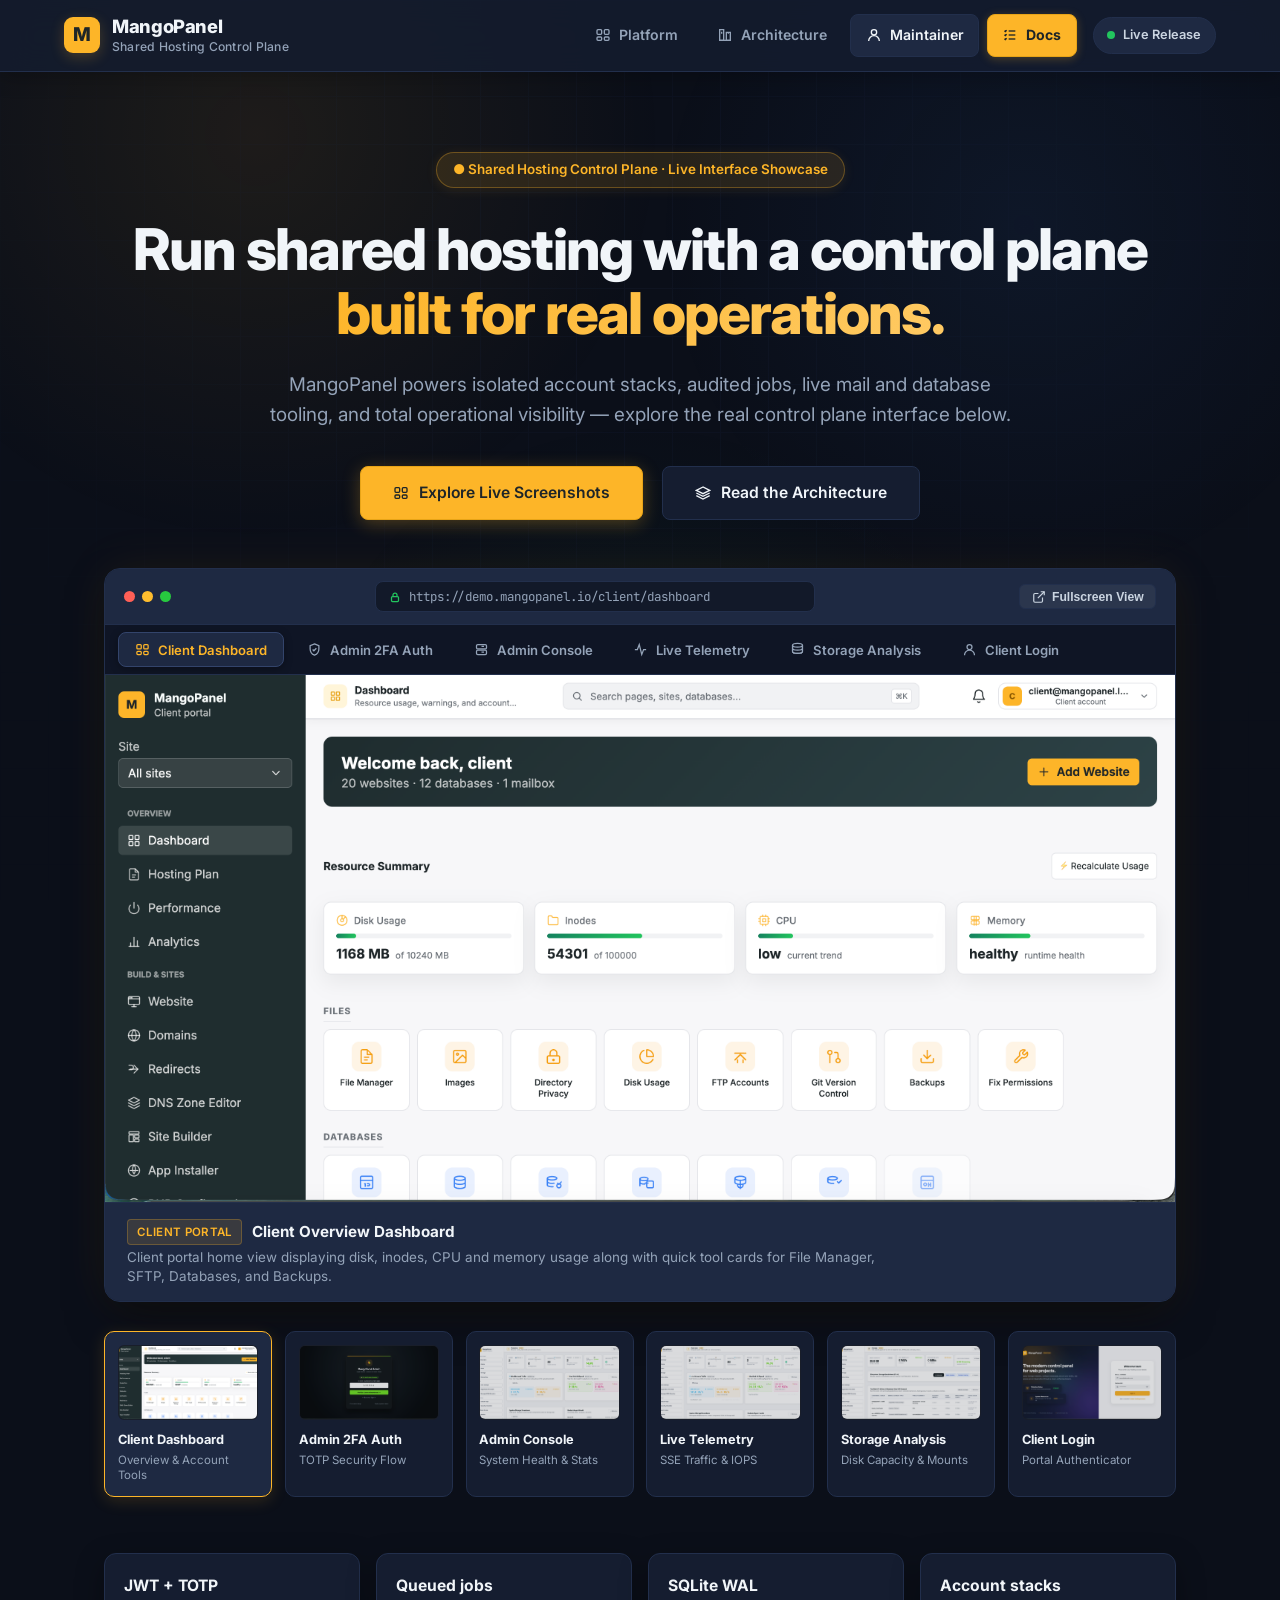
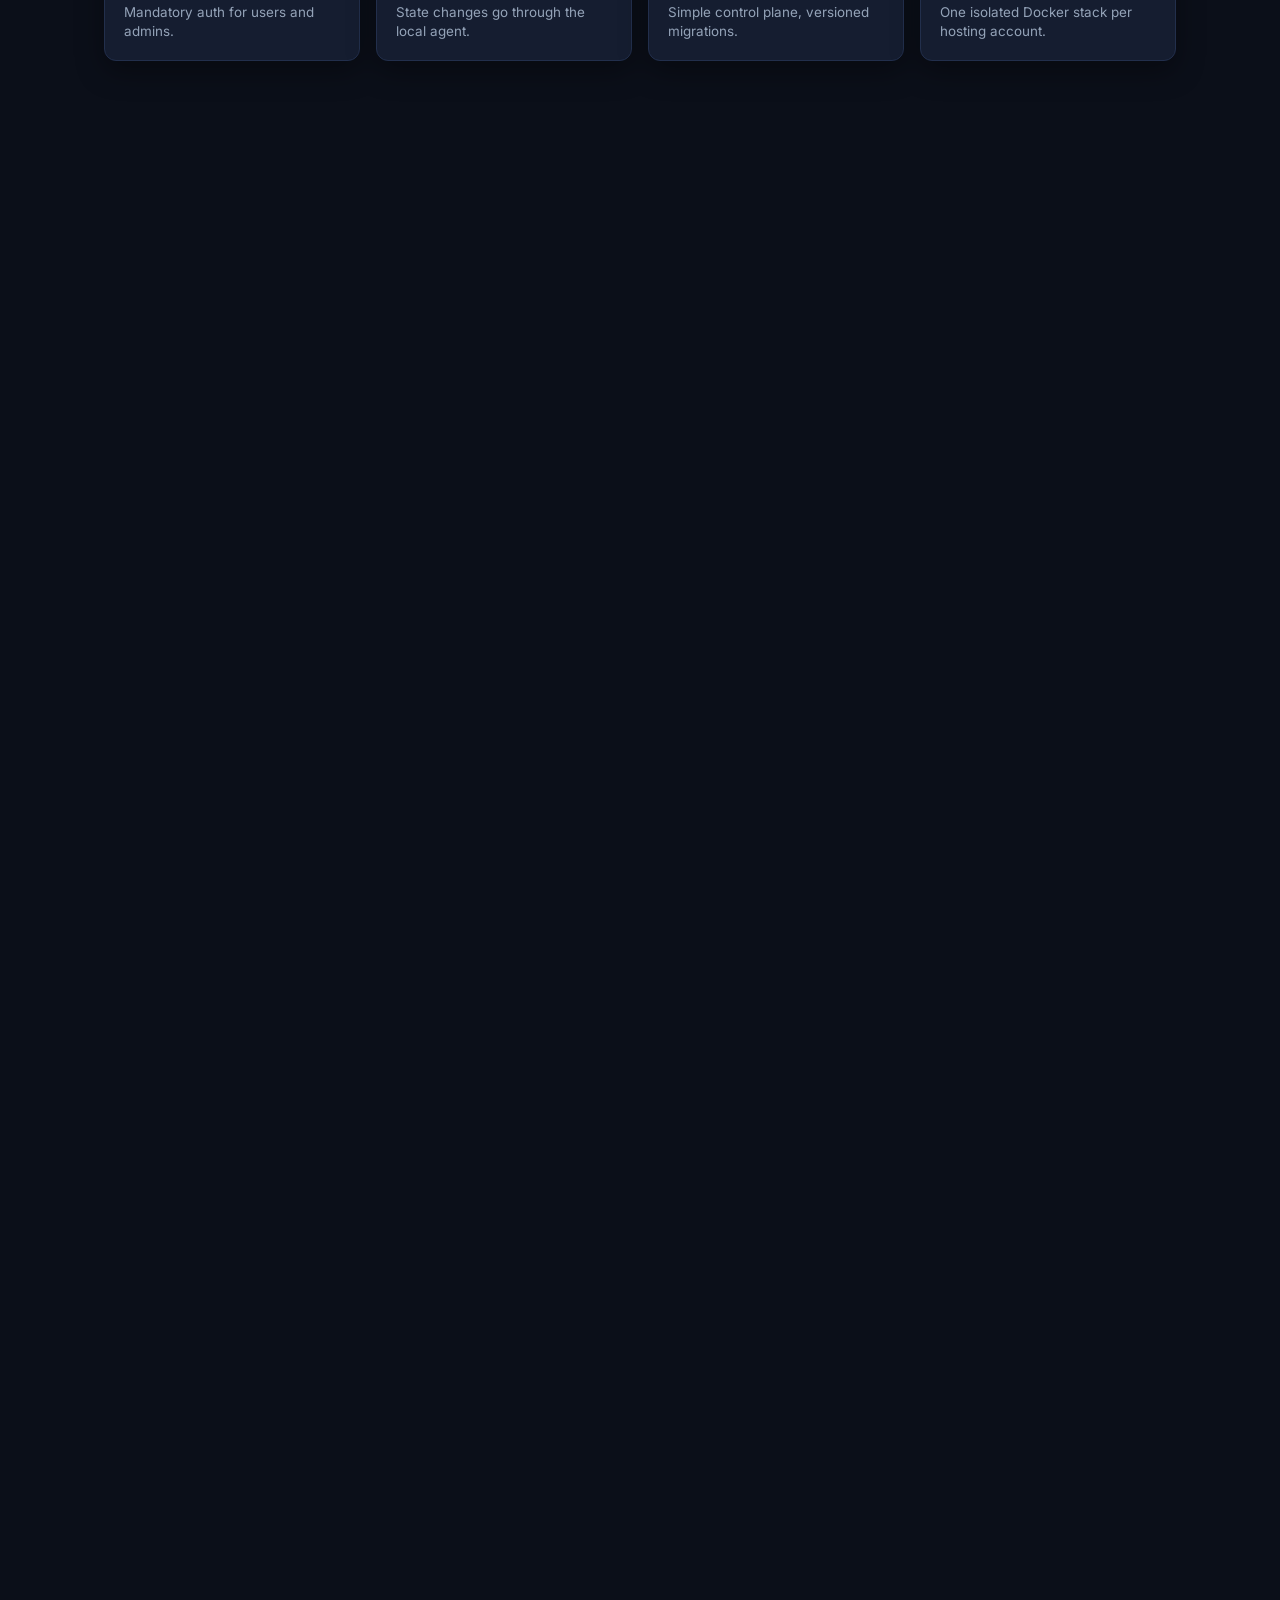
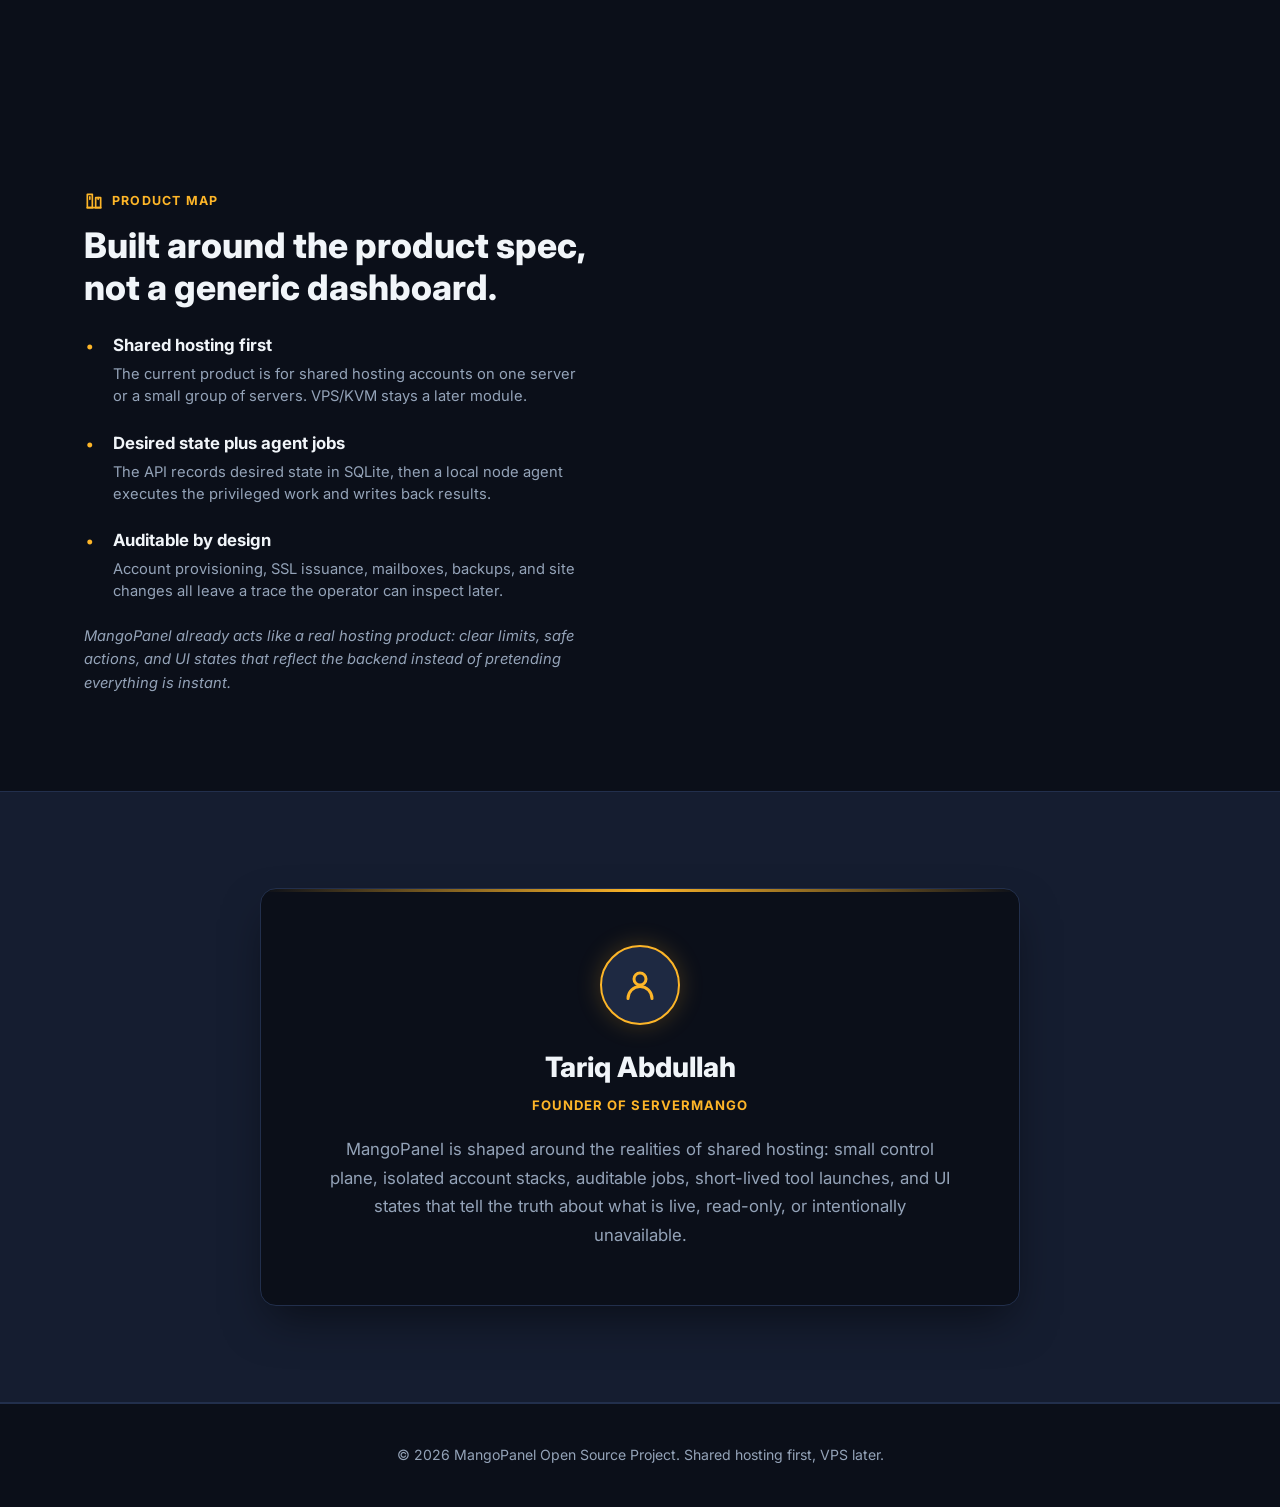
==== commit 9e93ef04: "Add 9-card feature graphic carousel using images 1.png to 9.png" ====
--- a/index.html
+++ b/index.html
@@ -730,6 +730,183 @@
             overflow: hidden;
         }
 
+        /* 9-Card Feature Graphic Carousel */
+        .graphic-carousel-section {
+            padding: 4rem 5% 3rem;
+            position: relative;
+        }
+
+        .carousel-wrapper {
+            position: relative;
+            max-width: 1200px;
+            margin: 0 auto;
+            padding: 0 3.5rem;
+        }
+
+        .carousel-container {
+            overflow: hidden;
+            border-radius: 16px;
+            padding: 0.8rem 0.4rem;
+        }
+
+        .carousel-track {
+            display: flex;
+            gap: 1.5rem;
+            transition: transform 0.45s cubic-bezier(0.25, 1, 0.5, 1);
+        }
+
+        .carousel-slide {
+            flex: 0 0 calc(33.333% - 1rem);
+            max-width: calc(33.333% - 1rem);
+            background: var(--surface);
+            border: 1px solid var(--line);
+            border-radius: 14px;
+            padding: 1.2rem;
+            box-shadow: var(--shadow);
+            transition: var(--transition);
+            display: flex;
+            flex-direction: column;
+            align-items: center;
+            text-align: center;
+            cursor: pointer;
+        }
+
+        @media (max-width: 1024px) {
+            .carousel-slide {
+                flex: 0 0 calc(50% - 0.75rem);
+                max-width: calc(50% - 0.75rem);
+            }
+        }
+
+        @media (max-width: 640px) {
+            .carousel-wrapper {
+                padding: 0 1rem;
+            }
+            .carousel-slide {
+                flex: 0 0 100%;
+                max-width: 100%;
+            }
+        }
+
+        .carousel-slide:hover {
+            border-color: var(--brand);
+            transform: translateY(-4px);
+            box-shadow: var(--shadow-premium), 0 0 30px rgba(253, 181, 40, 0.12);
+            background: var(--surface-2);
+        }
+
+        .carousel-img-wrap {
+            width: 100%;
+            height: 380px;
+            border-radius: 10px;
+            overflow: hidden;
+            background: #0d121f;
+            display: flex;
+            align-items: center;
+            justify-content: center;
+            padding: 0.8rem;
+            margin-bottom: 1rem;
+            border: 1px solid rgba(255, 255, 255, 0.05);
+        }
+
+        .carousel-img-wrap img {
+            max-width: 100%;
+            max-height: 100%;
+            object-fit: contain;
+            transition: transform 0.3s ease;
+        }
+
+        .carousel-slide:hover .carousel-img-wrap img {
+            transform: scale(1.03);
+        }
+
+        .carousel-slide-badge {
+            font-size: 0.72rem;
+            font-weight: 700;
+            padding: 0.2rem 0.6rem;
+            border-radius: 4px;
+            background: var(--brand-tint);
+            color: var(--brand);
+            border: 1px solid rgba(253, 181, 40, 0.25);
+            margin-bottom: 0.5rem;
+            text-transform: uppercase;
+            letter-spacing: 0.04em;
+        }
+
+        .carousel-slide-title {
+            font-size: 0.98rem;
+            font-weight: 700;
+            color: var(--text);
+            margin-bottom: 0.3rem;
+            line-height: 1.3;
+        }
+
+        .carousel-slide-desc {
+            font-size: 0.82rem;
+            color: var(--muted);
+            line-height: 1.4;
+        }
+
+        /* Carousel Navigation Buttons */
+        .carousel-btn {
+            position: absolute;
+            top: 48%;
+            transform: translateY(-50%);
+            width: 44px;
+            height: 44px;
+            border-radius: 50%;
+            background: var(--surface-2);
+            border: 1px solid var(--line-hover);
+            color: var(--text);
+            display: flex;
+            align-items: center;
+            justify-content: center;
+            cursor: pointer;
+            z-index: 10;
+            transition: var(--transition);
+            box-shadow: 0 4px 16px rgba(0,0,0,0.4);
+        }
+
+        .carousel-btn:hover {
+            background: var(--brand);
+            color: var(--accent-dark);
+            border-color: var(--brand-strong);
+            transform: translateY(-50%) scale(1.08);
+        }
+
+        .carousel-btn-prev { left: 0; }
+        .carousel-btn-next { right: 0; }
+
+        /* Carousel Dots Pagination */
+        .carousel-dots {
+            display: flex;
+            justify-content: center;
+            align-items: center;
+            gap: 0.5rem;
+            margin-top: 1.8rem;
+        }
+
+        .carousel-dot {
+            width: 10px;
+            height: 10px;
+            border-radius: 50%;
+            background: var(--line-hover);
+            border: none;
+            cursor: pointer;
+            transition: var(--transition);
+        }
+
+        .carousel-dot:hover {
+            background: var(--muted);
+        }
+
+        .carousel-dot.active {
+            background: var(--brand);
+            width: 28px;
+            border-radius: 999px;
+            box-shadow: 0 0 10px rgba(253, 181, 40, 0.4);
+        }
+
         /* Lightbox Modal */
         .lightbox-modal {
             position: fixed;
@@ -1513,6 +1690,116 @@
         </div>
     </div>
 
+    <!-- 9-Card Feature Graphic Carousel Section -->
+    <section id="platform-highlights" class="graphic-carousel-section container">
+        <div class="section-header reveal">
+            <h2>Platform Capabilities at a Glance</h2>
+            <p>Explore the architecture, zero-bloat efficiency, per-account isolation, and 5-step effortless migration that set MangoPanel apart.</p>
+        </div>
+
+        <div class="carousel-wrapper reveal">
+            <button id="feat-carousel-prev" class="carousel-btn carousel-btn-prev" aria-label="Previous Slide">&#10094;</button>
+            <button id="feat-carousel-next" class="carousel-btn carousel-btn-next" aria-label="Next Slide">&#10095;</button>
+            
+            <div class="carousel-container">
+                <div id="feat-carousel-track" class="carousel-track">
+                    <!-- Slide 1 -->
+                    <div class="carousel-slide" data-img="public/assets/img/1.png" data-title="Modern Control Panel" data-badge="Overview">
+                        <div class="carousel-img-wrap">
+                            <img src="public/assets/img/1.png" alt="MangoPanel Overview Graphic" loading="lazy">
+                        </div>
+                        <span class="carousel-slide-badge">01 · Overview</span>
+                        <div class="carousel-slide-title">Built for Performance &amp; Simplicity</div>
+                        <div class="carousel-slide-desc">Lightweight, fast, secure, and self-hosted with zero framework overhead.</div>
+                    </div>
+
+                    <!-- Slide 2 -->
+                    <div class="carousel-slide" data-img="public/assets/img/2.png" data-title="Essential Tools" data-badge="Essentials">
+                        <div class="carousel-img-wrap">
+                            <img src="public/assets/img/2.png" alt="Everything You Need Graphic" loading="lazy">
+                        </div>
+                        <span class="carousel-slide-badge">02 · Essentials</span>
+                        <div class="carousel-slide-title">Everything You Need, Nothing You Don't</div>
+                        <div class="carousel-slide-desc">Websites, DBs, Email, Domains, Files, Backups, SSL, and 2FA built-in.</div>
+                    </div>
+
+                    <!-- Slide 3 -->
+                    <div class="carousel-slide" data-img="public/assets/img/3.png" data-title="Maximum Efficiency" data-badge="Performance">
+                        <div class="carousel-img-wrap">
+                            <img src="public/assets/img/3.png" alt="Faster Lighter Efficiency Graphic" loading="lazy">
+                        </div>
+                        <span class="carousel-slide-badge">03 · Performance</span>
+                        <div class="carousel-slide-title">Faster, Lighter &amp; More Efficient</div>
+                        <div class="carousel-slide-desc">Engineered to use up to 70% fewer resources compared to traditional panels.</div>
+                    </div>
+
+                    <!-- Slide 4 -->
+                    <div class="carousel-slide" data-img="public/assets/img/4.png" data-title="Account Isolation" data-badge="Security">
+                        <div class="carousel-img-wrap">
+                            <img src="public/assets/img/4.png" alt="True Account Isolation Graphic" loading="lazy">
+                        </div>
+                        <span class="carousel-slide-badge">04 · Isolation</span>
+                        <div class="carousel-slide-title">True Account Isolation</div>
+                        <div class="carousel-slide-desc">One isolated Docker Compose stack per customer for maximum security.</div>
+                    </div>
+
+                    <!-- Slide 5 -->
+                    <div class="carousel-slide" data-img="public/assets/img/5.png" data-title="Intuitive Experience" data-badge="UX Design">
+                        <div class="carousel-img-wrap">
+                            <img src="public/assets/img/5.png" alt="Easy for Admins &amp; Clients Graphic" loading="lazy">
+                        </div>
+                        <span class="carousel-slide-badge">05 · UX Design</span>
+                        <div class="carousel-slide-title">Easy for Admins, Effortless for Clients</div>
+                        <div class="carousel-slide-desc">Clean, intuitive interfaces for client self-service and super admin control.</div>
+                    </div>
+
+                    <!-- Slide 6 -->
+                    <div class="carousel-slide" data-img="public/assets/img/6.png" data-title="Self-Hosted Freedom" data-badge="Data Ownership">
+                        <div class="carousel-img-wrap">
+                            <img src="public/assets/img/6.png" alt="Own Your Data Graphic" loading="lazy">
+                        </div>
+                        <span class="carousel-slide-badge">06 · Self-Hosted</span>
+                        <div class="carousel-slide-title">Own Your Data, Host It Your Way</div>
+                        <div class="carousel-slide-desc">100% self-hosted platform with zero monthly per-account licensing fees.</div>
+                    </div>
+
+                    <!-- Slide 7 -->
+                    <div class="carousel-slide" data-img="public/assets/img/7.png" data-title="Designed for Scale" data-badge="Scalability">
+                        <div class="carousel-img-wrap">
+                            <img src="public/assets/img/7.png" alt="Built for Growth Graphic" loading="lazy">
+                        </div>
+                        <span class="carousel-slide-badge">07 · Scalability</span>
+                        <div class="carousel-slide-title">Built for Growth &amp; Designed for Scale</div>
+                        <div class="carousel-slide-desc">Cloudflare, PowerDNS &amp; ACME integrations for hosting businesses and resellers.</div>
+                    </div>
+
+                    <!-- Slide 8 -->
+                    <div class="carousel-slide" data-img="public/assets/img/8.png" data-title="5-Step Migration" data-badge="Migration">
+                        <div class="carousel-img-wrap">
+                            <img src="public/assets/img/8.png" alt="Migrate in 5 Simple Steps Graphic" loading="lazy">
+                        </div>
+                        <span class="carousel-slide-badge">08 · Migration</span>
+                        <div class="carousel-slide-title">Migrate in 5 Simple Steps</div>
+                        <div class="carousel-slide-desc">Zero complicated exports or hidden steps — move your platform headache-free.</div>
+                    </div>
+
+                    <!-- Slide 9 -->
+                    <div class="carousel-slide" data-img="public/assets/img/9.png" data-title="More Power &amp; Control" data-badge="Get Started">
+                        <div class="carousel-img-wrap">
+                            <img src="public/assets/img/9.png" alt="More Power Control Profit Graphic" loading="lazy">
+                        </div>
+                        <span class="carousel-slide-badge">09 · Next Steps</span>
+                        <div class="carousel-slide-title">More Power, Control &amp; Profit</div>
+                        <div class="carousel-slide-desc">Modern open-source hosting software putting you back in complete control.</div>
+                    </div>
+                </div>
+            </div>
+
+            <!-- Dots Track -->
+            <div id="feat-carousel-dots" class="carousel-dots"></div>
+        </div>
+    </section>
+
     <section id="platform-status" class="section-padding container status-board">
         <div class="section-header reveal">
             <h2>Platform status at a glance</h2>
@@ -1911,6 +2198,101 @@
         });
 
         startAutoplay();
+
+        // 9-Card Feature Graphic Carousel Logic
+        const featTrack = document.getElementById('feat-carousel-track');
+        const featSlides = document.querySelectorAll('#feat-carousel-track .carousel-slide');
+        const featPrevBtn = document.getElementById('feat-carousel-prev');
+        const featNextBtn = document.getElementById('feat-carousel-next');
+        const featDotsContainer = document.getElementById('feat-carousel-dots');
+
+        if (featTrack && featSlides.length > 0) {
+            let featCurrentIndex = 0;
+            let slidesPerPage = getSlidesPerPage();
+            const totalSlides = featSlides.length;
+            let maxIndex = Math.max(0, totalSlides - slidesPerPage);
+
+            function getSlidesPerPage() {
+                if (window.innerWidth <= 640) return 1;
+                if (window.innerWidth <= 1024) return 2;
+                return 3;
+            }
+
+            function createDots() {
+                featDotsContainer.innerHTML = '';
+                maxIndex = Math.max(0, totalSlides - slidesPerPage);
+                for (let i = 0; i <= maxIndex; i++) {
+                    const dot = document.createElement('button');
+                    dot.className = `carousel-dot ${i === featCurrentIndex ? 'active' : ''}`;
+                    dot.setAttribute('aria-label', `Go to slide ${i + 1}`);
+                    dot.addEventListener('click', () => updateFeatCarousel(i));
+                    featDotsContainer.appendChild(dot);
+                }
+            }
+
+            function updateFeatCarousel(index) {
+                maxIndex = Math.max(0, totalSlides - slidesPerPage);
+                featCurrentIndex = Math.max(0, Math.min(index, maxIndex));
+                const slideWidth = featSlides[0].offsetWidth + 24;
+                featTrack.style.transform = `translateX(-${featCurrentIndex * slideWidth}px)`;
+
+                const dots = featDotsContainer.querySelectorAll('.carousel-dot');
+                dots.forEach((dot, idx) => dot.classList.toggle('active', idx === featCurrentIndex));
+            }
+
+            if (featPrevBtn) {
+                featPrevBtn.addEventListener('click', () => {
+                    const target = featCurrentIndex === 0 ? maxIndex : featCurrentIndex - 1;
+                    updateFeatCarousel(target);
+                });
+            }
+
+            if (featNextBtn) {
+                featNextBtn.addEventListener('click', () => {
+                    const target = featCurrentIndex >= maxIndex ? 0 : featCurrentIndex + 1;
+                    updateFeatCarousel(target);
+                });
+            }
+
+            window.addEventListener('resize', () => {
+                const newSlidesPerPage = getSlidesPerPage();
+                if (newSlidesPerPage !== slidesPerPage) {
+                    slidesPerPage = newSlidesPerPage;
+                    createDots();
+                    updateFeatCarousel(0);
+                }
+            });
+
+            featSlides.forEach((slide) => {
+                slide.addEventListener('click', () => {
+                    const img = slide.dataset.img;
+                    const title = slide.dataset.title;
+                    const badge = slide.dataset.badge;
+                    if (lightboxModal && lightboxImg && lightboxCaption) {
+                        lightboxImg.src = img;
+                        lightboxCaption.textContent = `${badge} - ${title}`;
+                        lightboxModal.classList.add('active');
+                        document.body.style.overflow = 'hidden';
+                    }
+                });
+            });
+
+            let featAutoplay = setInterval(() => {
+                const target = featCurrentIndex >= maxIndex ? 0 : featCurrentIndex + 1;
+                updateFeatCarousel(target);
+            }, 5000);
+
+            featTrack.addEventListener('mouseenter', () => clearInterval(featAutoplay));
+            featTrack.addEventListener('mouseleave', () => {
+                featAutoplay = setInterval(() => {
+                    const target = featCurrentIndex >= maxIndex ? 0 : featCurrentIndex + 1;
+                    updateFeatCarousel(target);
+                }, 5000);
+            });
+
+            createDots();
+            updateFeatCarousel(0);
+        }
     </script>
 </body>
 </html>
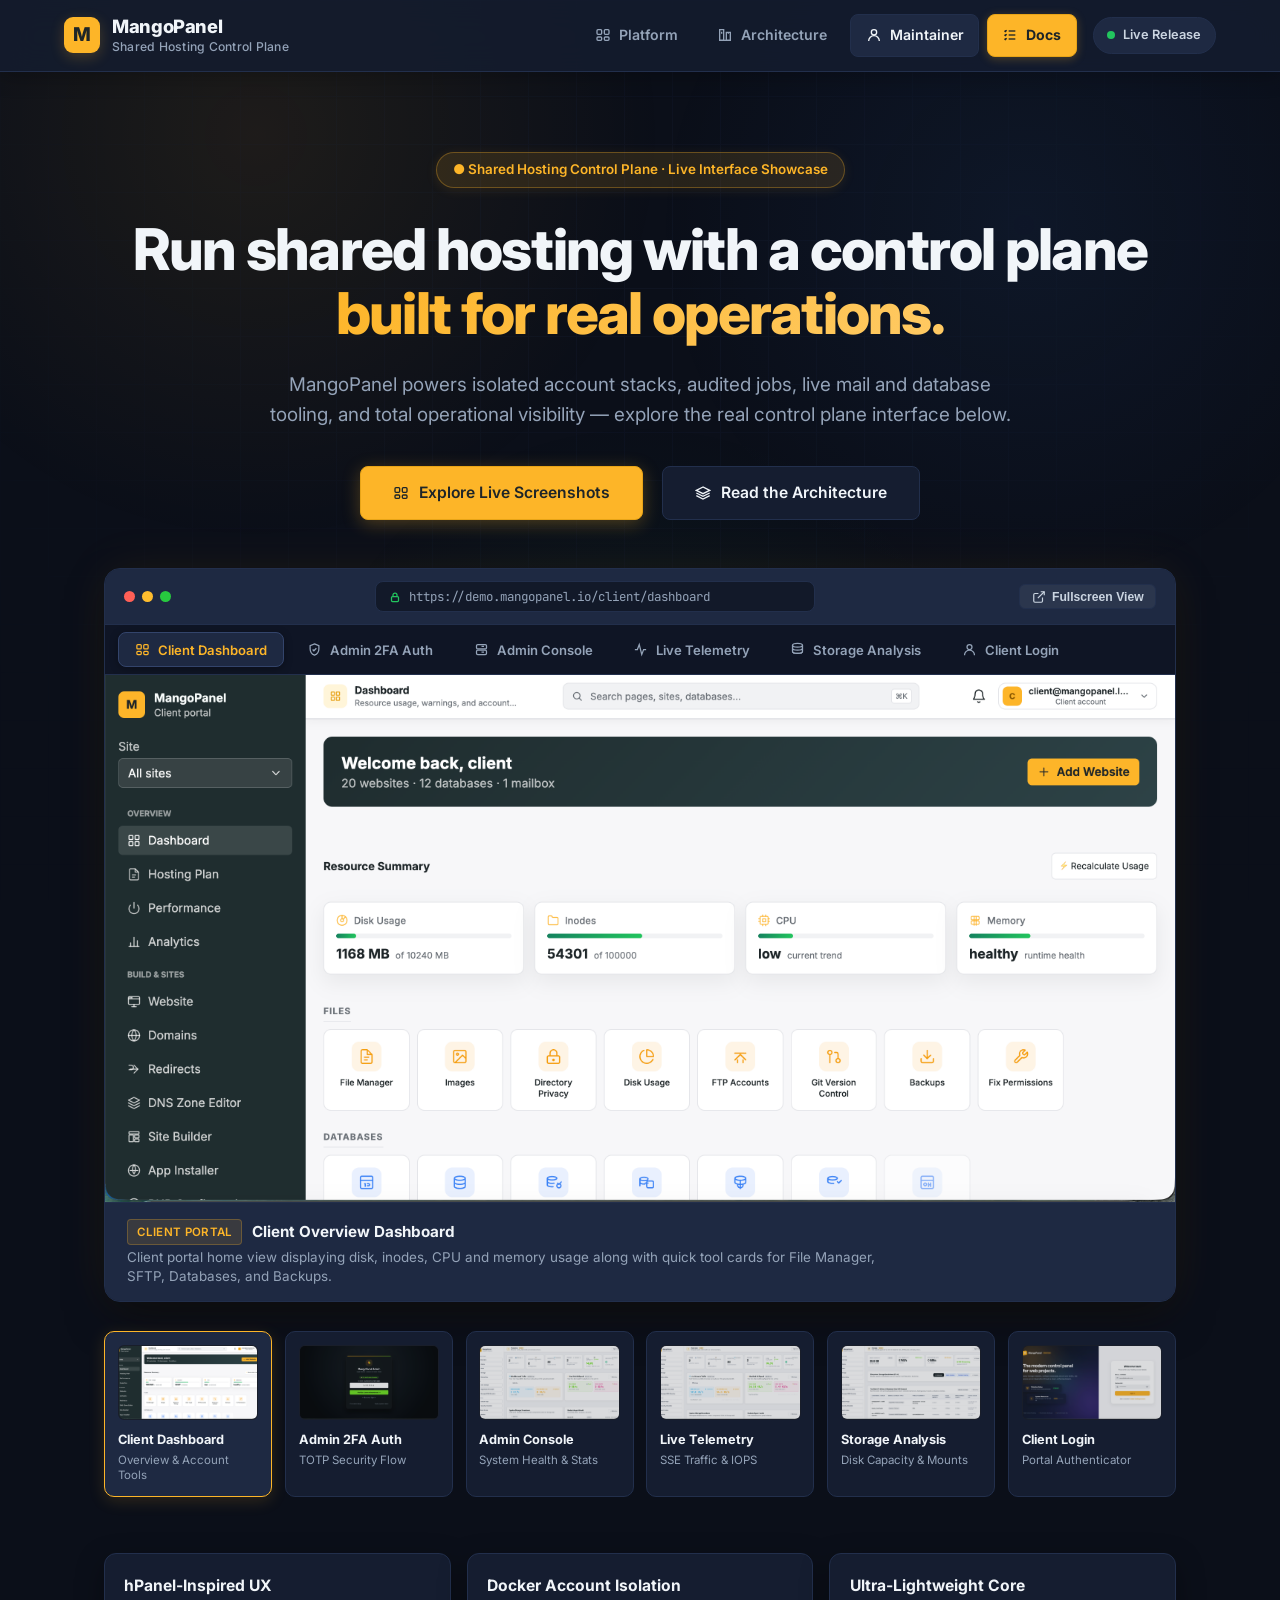
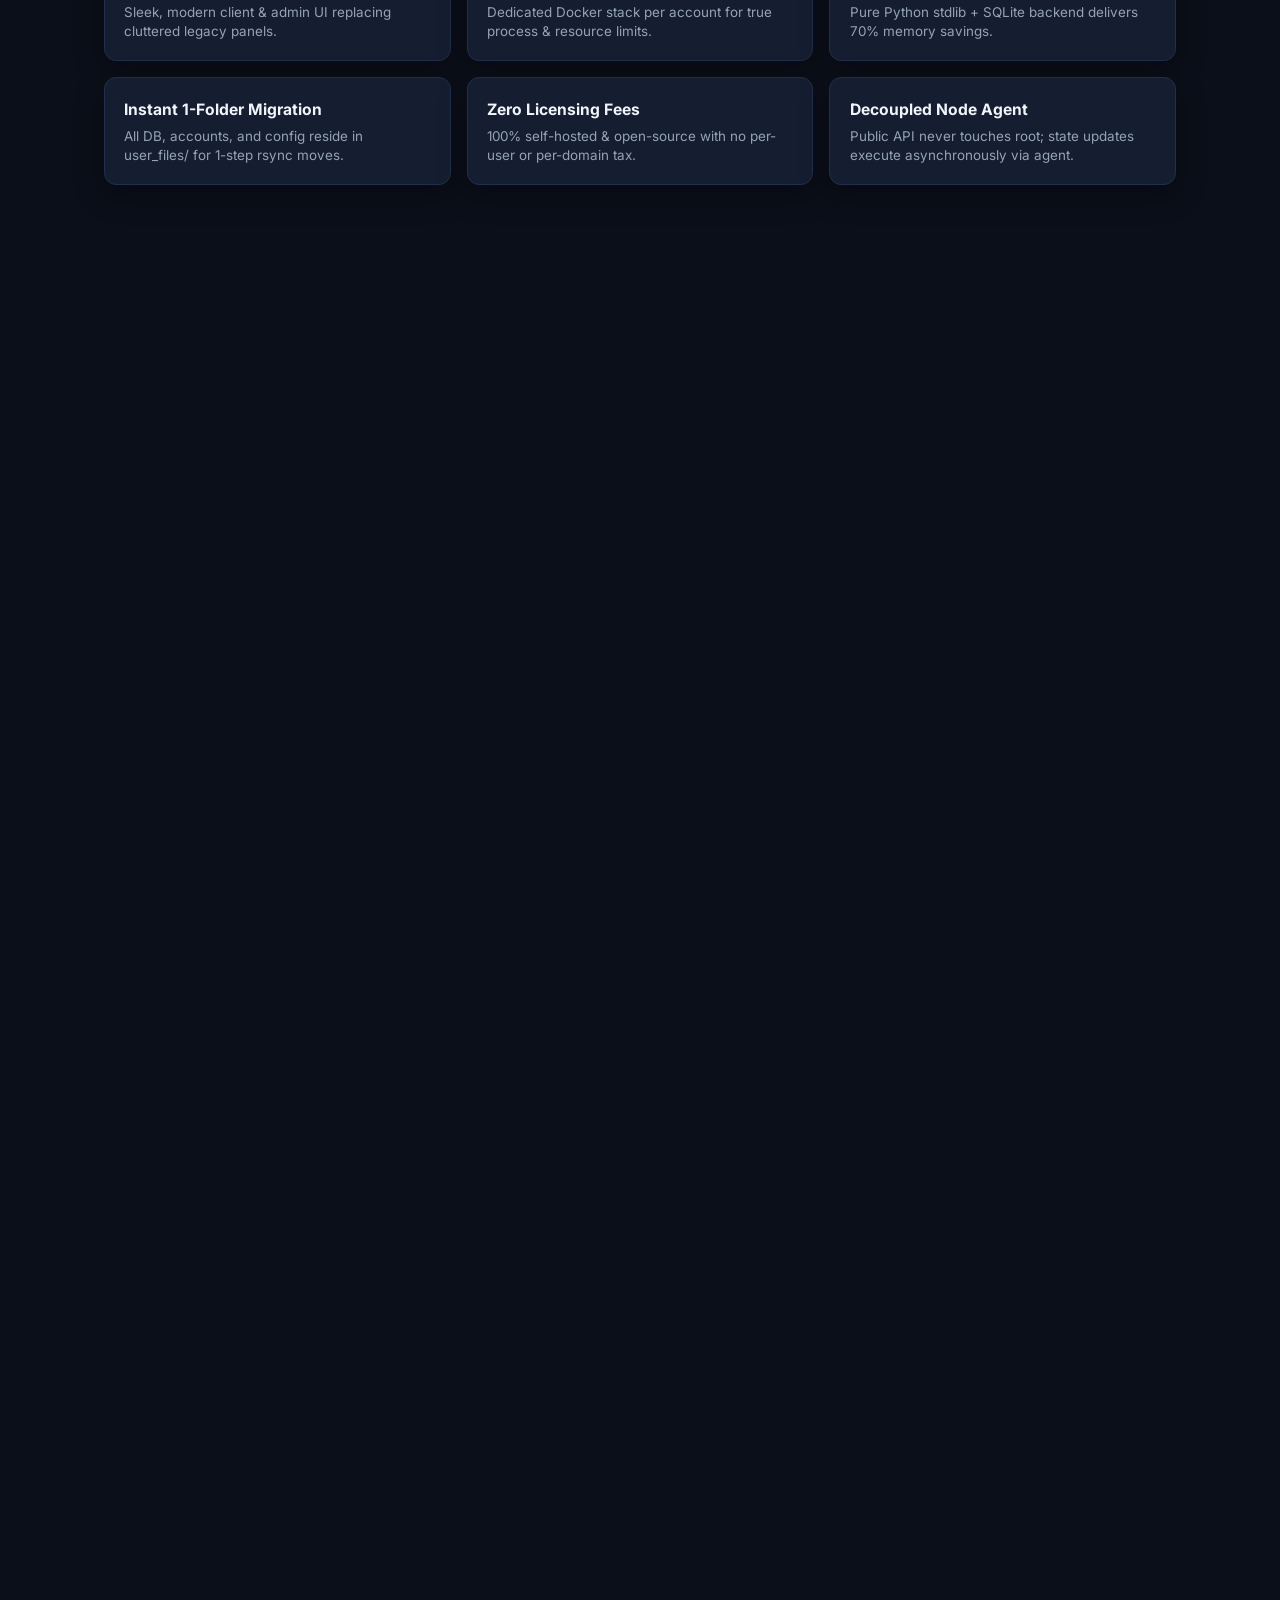
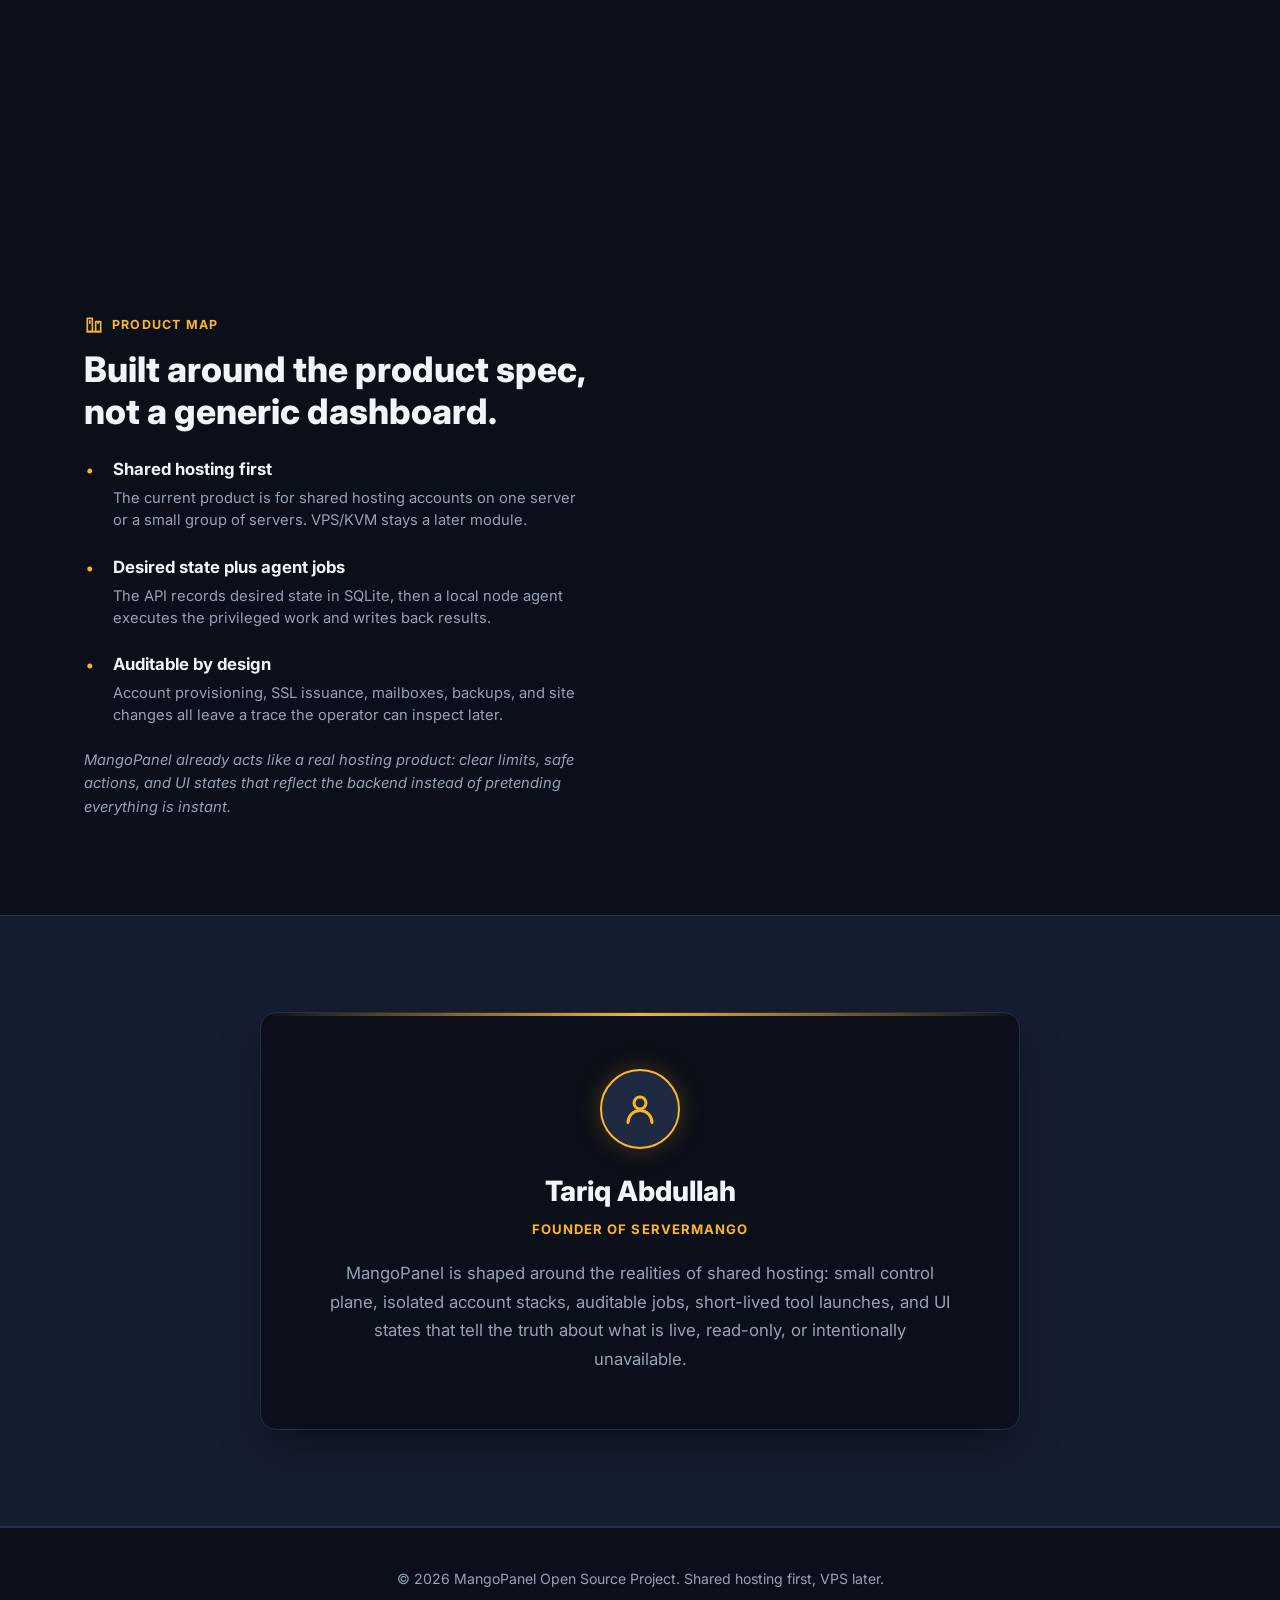
==== commit ef97aaa4: "landing page update" ====
--- a/index.html
+++ b/index.html
@@ -1005,7 +1005,7 @@
         /* Hero Spec Cards Grid */
         .hero-meta {
             display: grid;
-            grid-template-columns: repeat(4, minmax(0, 1fr));
+            grid-template-columns: repeat(3, minmax(0, 1fr));
             gap: 1rem;
             margin-top: 3.5rem;
         }
@@ -1672,10 +1672,12 @@
 
         <!-- Spec Highlights Cards -->
         <div class="hero-meta">
-            <div class="hero-meta-card reveal"><strong>JWT + TOTP</strong><span>Mandatory auth for users and admins.</span></div>
-            <div class="hero-meta-card reveal"><strong>Queued jobs</strong><span>State changes go through the local agent.</span></div>
-            <div class="hero-meta-card reveal"><strong>SQLite WAL</strong><span>Simple control plane, versioned migrations.</span></div>
-            <div class="hero-meta-card reveal"><strong>Account stacks</strong><span>One isolated Docker stack per hosting account.</span></div>
+            <div class="hero-meta-card reveal"><strong>hPanel-Inspired UX</strong><span>Sleek, modern client & admin UI replacing cluttered legacy panels.</span></div>
+            <div class="hero-meta-card reveal"><strong>Docker Account Isolation</strong><span>Dedicated Docker stack per account for true process & resource limits.</span></div>
+            <div class="hero-meta-card reveal"><strong>Ultra-Lightweight Core</strong><span>Pure Python stdlib + SQLite backend delivers 70% memory savings.</span></div>
+            <div class="hero-meta-card reveal"><strong>Instant 1-Folder Migration</strong><span>All DB, accounts, and config reside in user_files/ for 1-step rsync moves.</span></div>
+            <div class="hero-meta-card reveal"><strong>Zero Licensing Fees</strong><span>100% self-hosted & open-source with no per-user or per-domain tax.</span></div>
+            <div class="hero-meta-card reveal"><strong>Decoupled Node Agent</strong><span>Public API never touches root; state updates execute asynchronously via agent.</span></div>
         </div>
     </section>
 
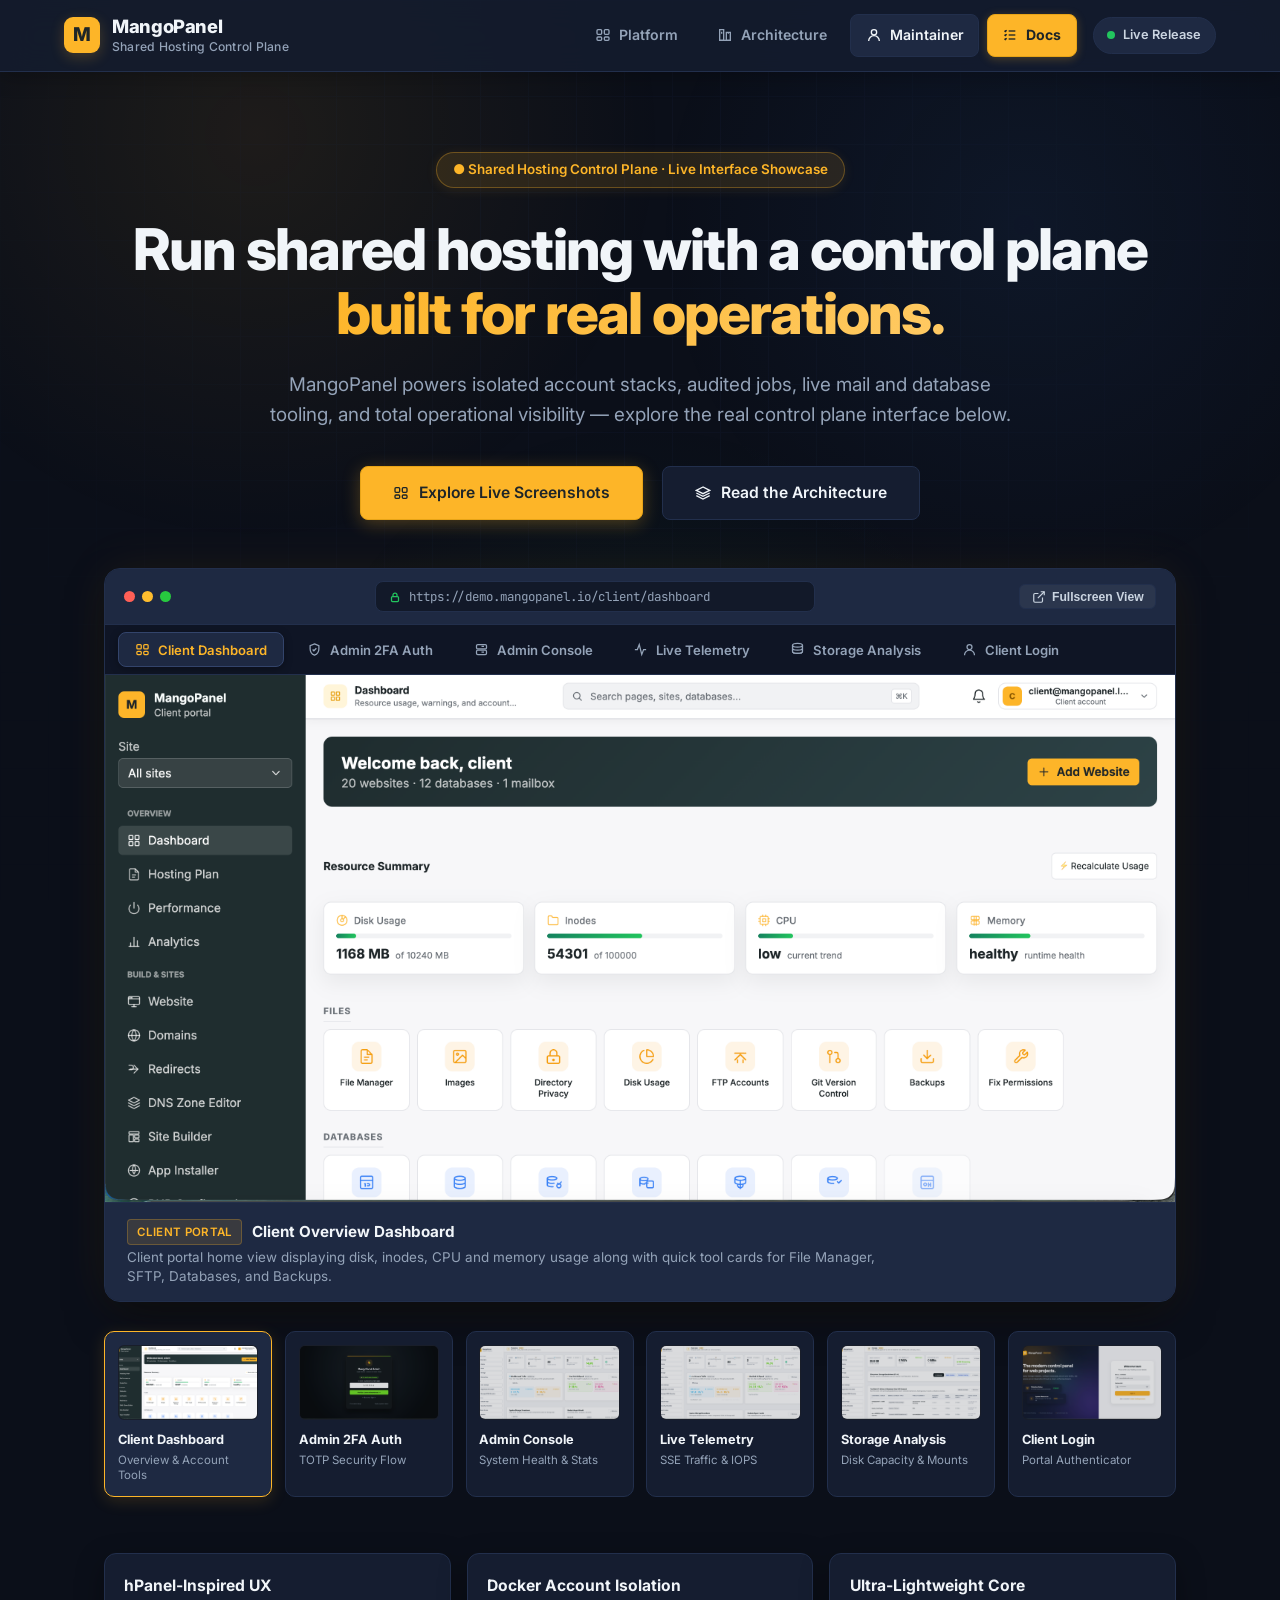
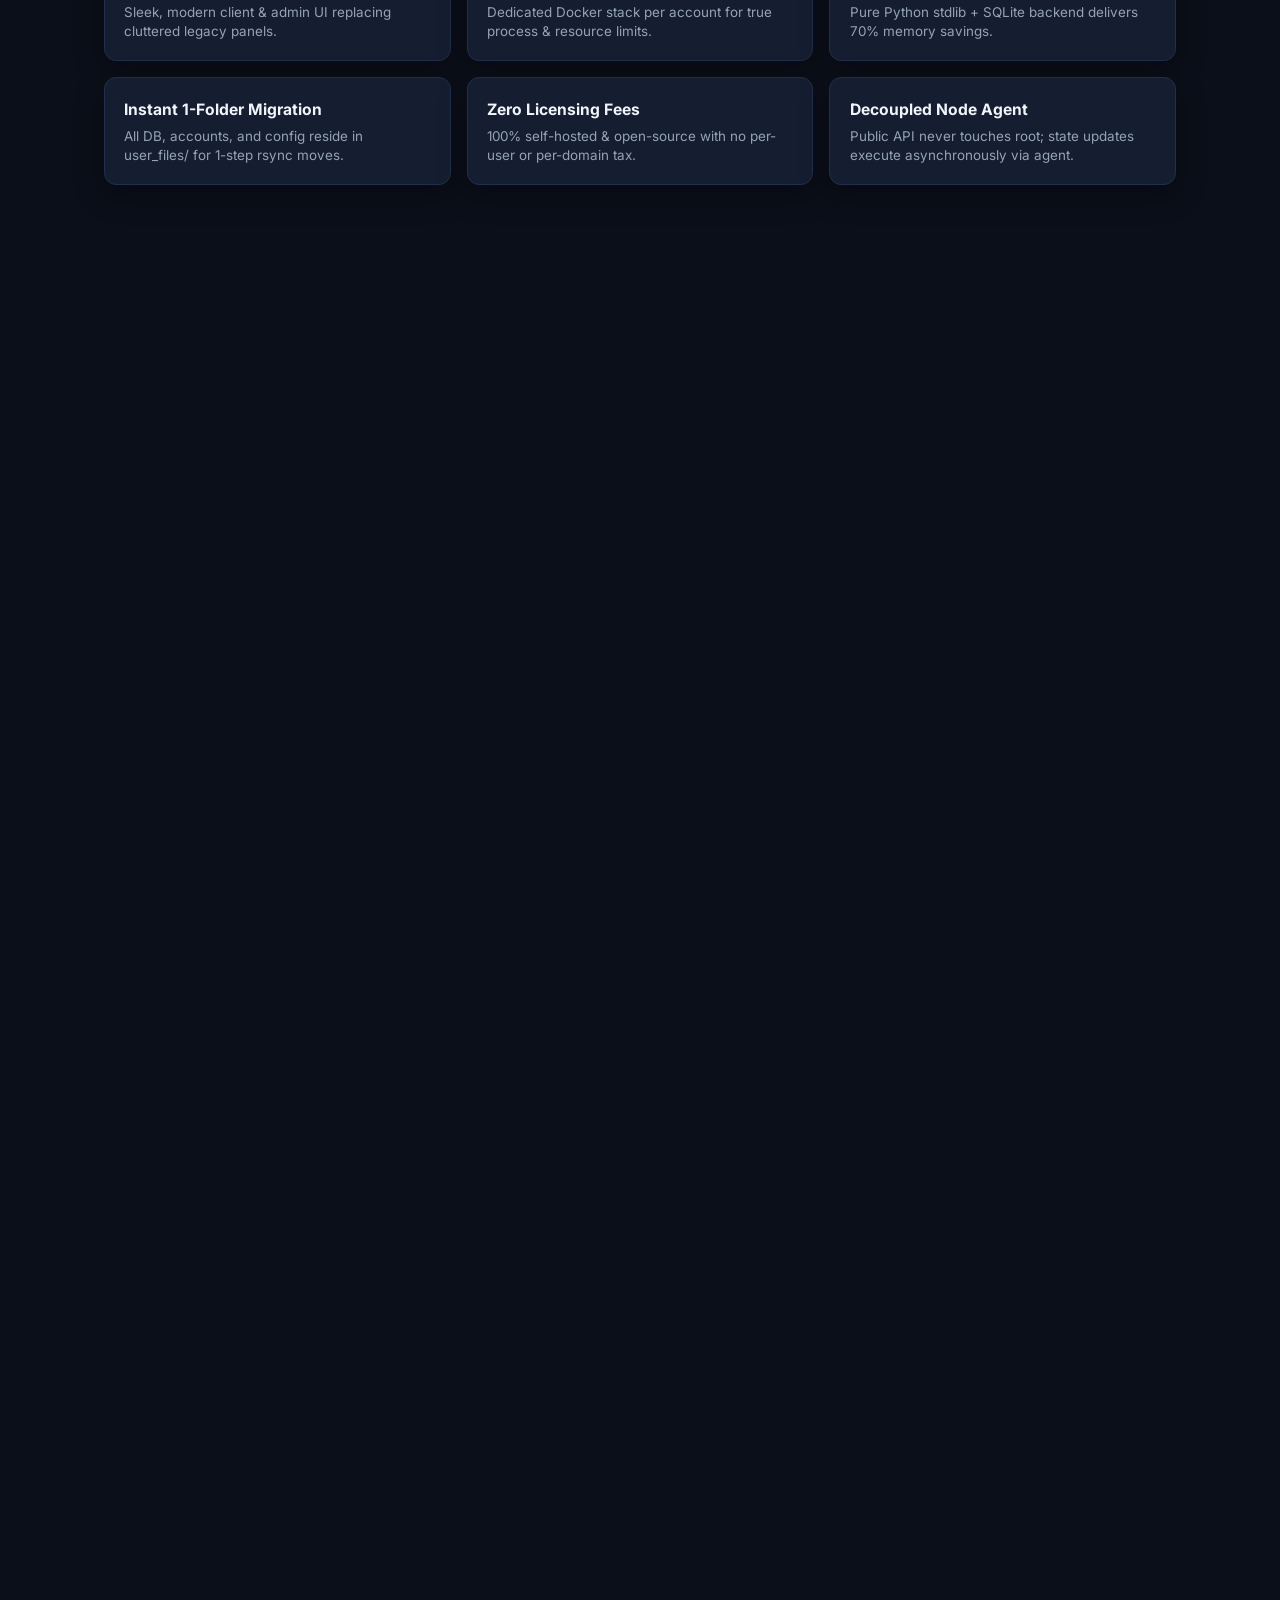
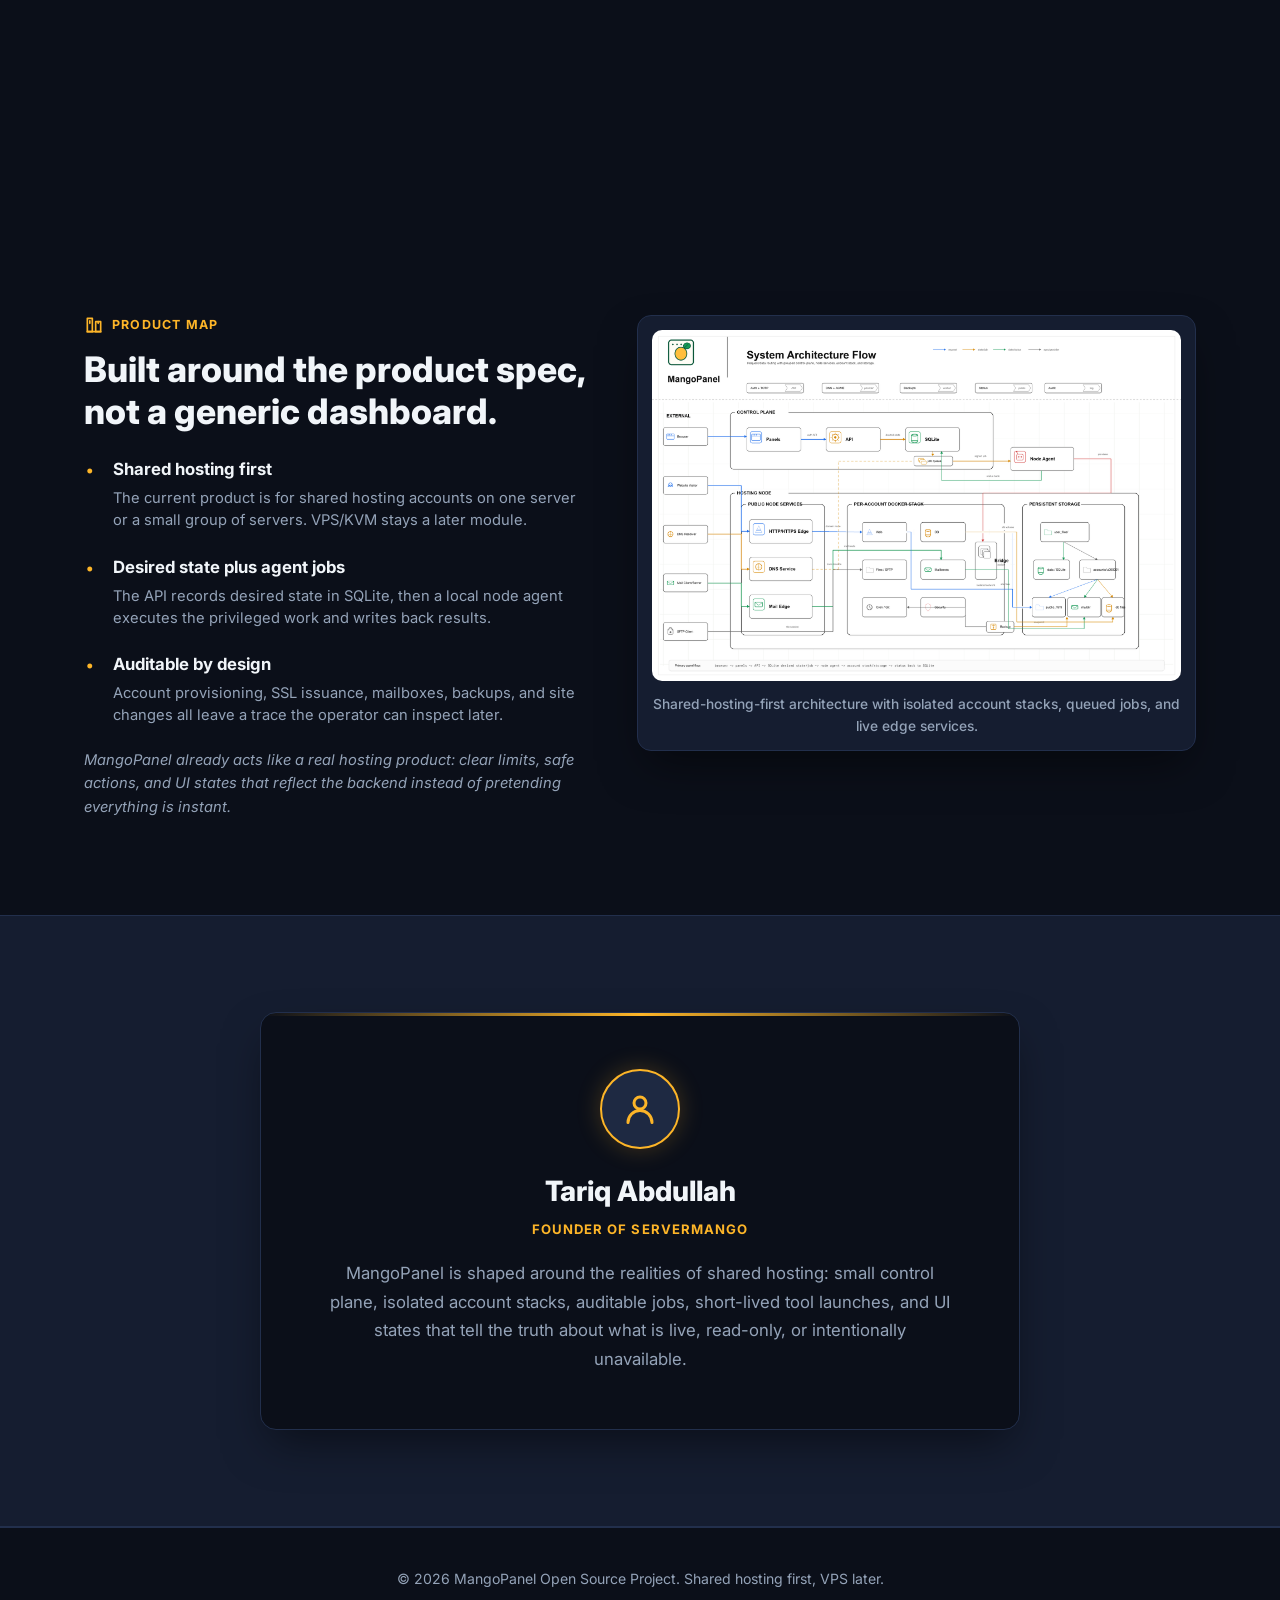
==== commit 6c1fe3ce: "support to dns provider per account" ====
--- a/index.html
+++ b/index.html
@@ -1,13 +1,17 @@
 <!DOCTYPE html>
 <html lang="en">
+
 <head>
     <meta charset="UTF-8">
     <meta name="viewport" content="width=device-width, initial-scale=1.0">
     <title>MangoPanel · Shared Hosting Control Plane</title>
-    <meta name="description" content="MangoPanel is a self-hosted shared hosting control panel for real account stacks, queued jobs, DNS, SSL, files, mailboxes, backups, and more.">
+    <meta name="description"
+        content="MangoPanel is a self-hosted shared hosting control panel for real account stacks, queued jobs, DNS, SSL, files, mailboxes, backups, and more.">
     <link rel="preconnect" href="https://fonts.googleapis.com">
     <link rel="preconnect" href="https://fonts.gstatic.com" crossorigin>
-    <link href="https://fonts.googleapis.com/css2?family=Inter:wght@400;500;600;700;800&family=JetBrains+Mono:wght@400;600;700&display=swap" rel="stylesheet">
+    <link
+        href="https://fonts.googleapis.com/css2?family=Inter:wght@400;500;600;700;800&family=JetBrains+Mono:wght@400;600;700&display=swap"
+        rel="stylesheet">
     <style>
         :root {
             /* Client Panel Color Palette (Default & Dark Themes) */
@@ -15,35 +19,35 @@
             --surface: #151d30;
             --surface-2: #1e2942;
             --surface-elevated: #263556;
-            
+
             --text: #f1f5f9;
             --text-secondary: #cbd5e1;
             --muted: #94a3b8;
             --line: #222f4c;
             --line-hover: #33446b;
-            
+
             --brand: #fdb528;
             --brand-strong: #e8a417;
             --brand-ink: #8a5800;
             --brand-tint: rgba(253, 181, 40, 0.12);
             --brand-glow: rgba(253, 181, 40, 0.22);
-            
+
             --accent: #2c3136;
             --accent-dark: #1e2528;
-            
+
             --success: #22c55e;
             --success-ink: #86efac;
             --success-tint: rgba(34, 197, 94, 0.12);
-            
+
             --warning: #f59e0b;
             --danger: #ef4444;
             --info: #3b82f6;
             --info-tint: rgba(59, 130, 246, 0.12);
-            
+
             --shadow: 0 10px 28px rgba(0, 0, 0, 0.35);
             --shadow-premium: 0 20px 45px -10px rgba(0, 0, 0, 0.5);
             --transition: all 0.25s cubic-bezier(0.16, 1, 0.3, 1);
-            
+
             --font-body: 'Inter', ui-sans-serif, system-ui, -apple-system, BlinkMacSystemFont, "Segoe UI", Roboto, sans-serif;
             --font-mono: 'JetBrains Mono', ui-monospace, SFMono-Regular, Menlo, Monaco, Consolas, monospace;
         }
@@ -91,7 +95,7 @@
                 linear-gradient(90deg, var(--line) 1px, transparent 1px);
             background-size: 48px 48px;
             opacity: 0.18;
-            mask-image: radial-gradient(circle at 50% 30%, rgba(0,0,0,1), rgba(0,0,0,0.1) 85%);
+            mask-image: radial-gradient(circle at 50% 30%, rgba(0, 0, 0, 1), rgba(0, 0, 0, 0.1) 85%);
             pointer-events: none;
         }
 
@@ -108,7 +112,7 @@
             position: sticky;
             top: 0;
             z-index: 100;
-            box-shadow: 0 4px 20px rgba(0,0,0,0.25);
+            box-shadow: 0 4px 20px rgba(0, 0, 0, 0.25);
         }
 
         /* Client Panel Brand Mark */
@@ -276,9 +280,17 @@
         }
 
         @keyframes pulse {
-            0% { box-shadow: 0 0 0 0 rgba(34, 197, 94, 0.4); }
-            70% { box-shadow: 0 0 0 8px rgba(34, 197, 94, 0); }
-            100% { box-shadow: 0 0 0 0 rgba(34, 197, 94, 0); }
+            0% {
+                box-shadow: 0 0 0 0 rgba(34, 197, 94, 0.4);
+            }
+
+            70% {
+                box-shadow: 0 0 0 8px rgba(34, 197, 94, 0);
+            }
+
+            100% {
+                box-shadow: 0 0 0 0 rgba(34, 197, 94, 0);
+            }
         }
 
         /* Hero Section */
@@ -422,9 +434,17 @@
             display: inline-block;
         }
 
-        .dot-red { background-color: #ff5f56; }
-        .dot-yellow { background-color: #ffbd2e; }
-        .dot-green { background-color: #27c93f; }
+        .dot-red {
+            background-color: #ff5f56;
+        }
+
+        .dot-yellow {
+            background-color: #ffbd2e;
+        }
+
+        .dot-green {
+            background-color: #27c93f;
+        }
 
         .address-bar {
             background: rgba(11, 15, 25, 0.6);
@@ -521,7 +541,7 @@
             background: var(--surface-2);
             color: var(--brand);
             border-color: var(--line-hover);
-            box-shadow: 0 2px 8px rgba(0,0,0,0.3);
+            box-shadow: 0 2px 8px rgba(0, 0, 0, 0.3);
         }
 
         .tab-btn.active .tab-icon {
@@ -589,7 +609,7 @@
             display: inline-flex;
             align-items: center;
             gap: 0.5rem;
-            box-shadow: 0 8px 25px rgba(0,0,0,0.5);
+            box-shadow: 0 8px 25px rgba(0, 0, 0, 0.5);
             backdrop-filter: blur(8px);
         }
 
@@ -653,6 +673,7 @@
             .showcase-grid {
                 grid-template-columns: repeat(2, 1fr);
             }
+
             .hero h1 {
                 font-size: 2.4rem;
             }
@@ -782,6 +803,7 @@
             .carousel-wrapper {
                 padding: 0 1rem;
             }
+
             .carousel-slide {
                 flex: 0 0 100%;
                 max-width: 100%;
@@ -864,7 +886,7 @@
             cursor: pointer;
             z-index: 10;
             transition: var(--transition);
-            box-shadow: 0 4px 16px rgba(0,0,0,0.4);
+            box-shadow: 0 4px 16px rgba(0, 0, 0, 0.4);
         }
 
         .carousel-btn:hover {
@@ -874,8 +896,13 @@
             transform: translateY(-50%) scale(1.08);
         }
 
-        .carousel-btn-prev { left: 0; }
-        .carousel-btn-next { right: 0; }
+        .carousel-btn-prev {
+            left: 0;
+        }
+
+        .carousel-btn-next {
+            right: 0;
+        }
 
         /* Carousel Dots Pagination */
         .carousel-dots {
@@ -941,7 +968,7 @@
             max-width: 100%;
             max-height: 80vh;
             border-radius: 12px;
-            box-shadow: 0 20px 60px rgba(0,0,0,0.8), 0 0 40px rgba(253, 181, 40, 0.2);
+            box-shadow: 0 20px 60px rgba(0, 0, 0, 0.8), 0 0 40px rgba(253, 181, 40, 0.2);
             border: 1px solid var(--line-hover);
             object-fit: contain;
         }
@@ -999,8 +1026,13 @@
             color: var(--accent-dark);
         }
 
-        .lightbox-prev { left: -60px; }
-        .lightbox-next { right: -60px; }
+        .lightbox-prev {
+            left: -60px;
+        }
+
+        .lightbox-next {
+            right: -60px;
+        }
 
         /* Hero Spec Cards Grid */
         .hero-meta {
@@ -1376,7 +1408,10 @@
         .maintainer-card::after {
             content: '';
             position: absolute;
-            top: 0; left: 0; right: 0; height: 3px;
+            top: 0;
+            left: 0;
+            right: 0;
+            height: 3px;
             background: linear-gradient(90deg, transparent, var(--brand), transparent);
         }
 
@@ -1514,29 +1549,109 @@
         }
     </style>
 </head>
+
 <body>
 
     <!-- SVG Icon Sprite -->
     <svg class="icon-sprite" aria-hidden="true" focusable="false" viewBox="0 0 24 24">
-        <symbol id="icon-layers" viewBox="0 0 24 24"><path d="M12 3 2 8l10 5 10-5-10-5Z"/><path d="M2 16l10 5 10-5"/><path d="M2 12l10 5 10-5"/></symbol>
-        <symbol id="icon-layout" viewBox="0 0 24 24"><rect x="3" y="4" width="7" height="7" rx="1.5"/><rect x="14" y="4" width="7" height="7" rx="1.5"/><rect x="3" y="15" width="7" height="5" rx="1.5"/><rect x="14" y="15" width="7" height="5" rx="1.5"/></symbol>
-        <symbol id="icon-architecture" viewBox="0 0 24 24"><path d="M4 20h16"/><path d="M4 4h6v16H4z"/><path d="M14 8h6v12h-6z"/><path d="M7 7v3"/><path d="M17 8v2"/></symbol>
-        <symbol id="icon-user" viewBox="0 0 24 24"><path d="M20 21a8 8 0 0 0-16 0"/><circle cx="12" cy="8" r="4"/></symbol>
-        <symbol id="icon-database" viewBox="0 0 24 24"><ellipse cx="12" cy="5" rx="8" ry="3"/><path d="M4 5v10c0 1.7 3.6 3 8 3s8-1.3 8-3V5"/><path d="M4 10c0 1.7 3.6 3 8 3s8-1.3 8-3"/><path d="M4 15c0 1.7 3.6 3 8 3s8-1.3 8-3"/></symbol>
-        <symbol id="icon-shield" viewBox="0 0 24 24"><path d="M12 3 19 6v5c0 5-3.5 8.5-7 10-3.5-1.5-7-5-7-10V6l7-3Z"/><path d="m9 12 2 2 4-4"/></symbol>
-        <symbol id="icon-globe" viewBox="0 0 24 24"><circle cx="12" cy="12" r="9"/><path d="M3 12h18"/><path d="M12 3c3 3 3 15 0 18"/><path d="M12 3c-3 3-3 15 0 18"/></symbol>
-        <symbol id="icon-mail" viewBox="0 0 24 24"><rect x="3" y="5" width="18" height="14" rx="2"/><path d="m3 7 9 6 9-6"/></symbol>
-        <symbol id="icon-folder" viewBox="0 0 24 24"><path d="M3 6h6l2 2h10v10a2 2 0 0 1-2 2H3z"/><path d="M3 6a2 2 0 0 1 2-2h4l2 2"/></symbol>
-        <symbol id="icon-bolt" viewBox="0 0 24 24"><path d="M13 2 4 14h6l-1 8 9-12h-6z"/></symbol>
-        <symbol id="icon-repeat" viewBox="0 0 24 24"><path d="M17 1 21 5 17 9"/><path d="M21 5H7a4 4 0 0 0-4 4v1"/><path d="M7 23 3 19l4-4"/><path d="M3 19h14a4 4 0 0 0 4-4v-1"/></symbol>
-        <symbol id="icon-activity" viewBox="0 0 24 24"><path d="M3 12h4l3-8 4 16 3-8h4"/></symbol>
-        <symbol id="icon-lock" viewBox="0 0 24 24"><rect x="5" y="11" width="14" height="10" rx="2"/><path d="M8 11V8a4 4 0 0 1 8 0v3"/></symbol>
-        <symbol id="icon-server" viewBox="0 0 24 24"><rect x="4" y="4" width="16" height="7" rx="2"/><rect x="4" y="13" width="16" height="7" rx="2"/><path d="M8 7h.01M8 16h.01M12 7h4M12 16h4"/></symbol>
-        <symbol id="icon-rocket" viewBox="0 0 24 24"><path d="M14 5c3 0 5 2 5 5-3 5-6 7-11 9 2-5 4-8 6-11 0-2 0-3 0-3Z"/><path d="M9 15 5 19c2 0 4-.4 5-1"/><path d="M10 10a2 2 0 1 0 4 0 2 2 0 0 0-4 0Z"/></symbol>
-        <symbol id="icon-chart" viewBox="0 0 24 24"><path d="M4 19V5"/><path d="M4 19h16"/><path d="M7 15l3-4 3 2 5-7"/><path d="M18 6h-3V3"/></symbol>
-        <symbol id="icon-cog" viewBox="0 0 24 24"><path d="M12 8a4 4 0 1 0 0 8 4 4 0 0 0 0-8Z"/><path d="M3 12h2M19 12h2M12 3v2M12 19v2M5.6 5.6 7 7M17 17l1.4 1.4M18.4 5.6 17 7M5.6 18.4 7 17"/></symbol>
-        <symbol id="icon-checklist" viewBox="0 0 24 24"><path d="M4 6h2"/><path d="M10 6h10"/><path d="M4 12h2"/><path d="M10 12h10"/><path d="M4 18h2"/><path d="M10 18h10"/><path d="m4 6 1 1 2-2"/><path d="m4 12 1 1 2-2"/><path d="m4 18 1 1 2-2"/></symbol>
-        <symbol id="icon-external" viewBox="0 0 24 24"><path d="M18 13v6a2 2 0 0 1-2 2H5a2 2 0 0 1-2-2V8a2 2 0 0 1 2-2h6"/><polyline points="15 3 21 3 21 9"/><line x1="10" y1="14" x2="21" y2="3"/></symbol>
+        <symbol id="icon-layers" viewBox="0 0 24 24">
+            <path d="M12 3 2 8l10 5 10-5-10-5Z" />
+            <path d="M2 16l10 5 10-5" />
+            <path d="M2 12l10 5 10-5" />
+        </symbol>
+        <symbol id="icon-layout" viewBox="0 0 24 24">
+            <rect x="3" y="4" width="7" height="7" rx="1.5" />
+            <rect x="14" y="4" width="7" height="7" rx="1.5" />
+            <rect x="3" y="15" width="7" height="5" rx="1.5" />
+            <rect x="14" y="15" width="7" height="5" rx="1.5" />
+        </symbol>
+        <symbol id="icon-architecture" viewBox="0 0 24 24">
+            <path d="M4 20h16" />
+            <path d="M4 4h6v16H4z" />
+            <path d="M14 8h6v12h-6z" />
+            <path d="M7 7v3" />
+            <path d="M17 8v2" />
+        </symbol>
+        <symbol id="icon-user" viewBox="0 0 24 24">
+            <path d="M20 21a8 8 0 0 0-16 0" />
+            <circle cx="12" cy="8" r="4" />
+        </symbol>
+        <symbol id="icon-database" viewBox="0 0 24 24">
+            <ellipse cx="12" cy="5" rx="8" ry="3" />
+            <path d="M4 5v10c0 1.7 3.6 3 8 3s8-1.3 8-3V5" />
+            <path d="M4 10c0 1.7 3.6 3 8 3s8-1.3 8-3" />
+            <path d="M4 15c0 1.7 3.6 3 8 3s8-1.3 8-3" />
+        </symbol>
+        <symbol id="icon-shield" viewBox="0 0 24 24">
+            <path d="M12 3 19 6v5c0 5-3.5 8.5-7 10-3.5-1.5-7-5-7-10V6l7-3Z" />
+            <path d="m9 12 2 2 4-4" />
+        </symbol>
+        <symbol id="icon-globe" viewBox="0 0 24 24">
+            <circle cx="12" cy="12" r="9" />
+            <path d="M3 12h18" />
+            <path d="M12 3c3 3 3 15 0 18" />
+            <path d="M12 3c-3 3-3 15 0 18" />
+        </symbol>
+        <symbol id="icon-mail" viewBox="0 0 24 24">
+            <rect x="3" y="5" width="18" height="14" rx="2" />
+            <path d="m3 7 9 6 9-6" />
+        </symbol>
+        <symbol id="icon-folder" viewBox="0 0 24 24">
+            <path d="M3 6h6l2 2h10v10a2 2 0 0 1-2 2H3z" />
+            <path d="M3 6a2 2 0 0 1 2-2h4l2 2" />
+        </symbol>
+        <symbol id="icon-bolt" viewBox="0 0 24 24">
+            <path d="M13 2 4 14h6l-1 8 9-12h-6z" />
+        </symbol>
+        <symbol id="icon-repeat" viewBox="0 0 24 24">
+            <path d="M17 1 21 5 17 9" />
+            <path d="M21 5H7a4 4 0 0 0-4 4v1" />
+            <path d="M7 23 3 19l4-4" />
+            <path d="M3 19h14a4 4 0 0 0 4-4v-1" />
+        </symbol>
+        <symbol id="icon-activity" viewBox="0 0 24 24">
+            <path d="M3 12h4l3-8 4 16 3-8h4" />
+        </symbol>
+        <symbol id="icon-lock" viewBox="0 0 24 24">
+            <rect x="5" y="11" width="14" height="10" rx="2" />
+            <path d="M8 11V8a4 4 0 0 1 8 0v3" />
+        </symbol>
+        <symbol id="icon-server" viewBox="0 0 24 24">
+            <rect x="4" y="4" width="16" height="7" rx="2" />
+            <rect x="4" y="13" width="16" height="7" rx="2" />
+            <path d="M8 7h.01M8 16h.01M12 7h4M12 16h4" />
+        </symbol>
+        <symbol id="icon-rocket" viewBox="0 0 24 24">
+            <path d="M14 5c3 0 5 2 5 5-3 5-6 7-11 9 2-5 4-8 6-11 0-2 0-3 0-3Z" />
+            <path d="M9 15 5 19c2 0 4-.4 5-1" />
+            <path d="M10 10a2 2 0 1 0 4 0 2 2 0 0 0-4 0Z" />
+        </symbol>
+        <symbol id="icon-chart" viewBox="0 0 24 24">
+            <path d="M4 19V5" />
+            <path d="M4 19h16" />
+            <path d="M7 15l3-4 3 2 5-7" />
+            <path d="M18 6h-3V3" />
+        </symbol>
+        <symbol id="icon-cog" viewBox="0 0 24 24">
+            <path d="M12 8a4 4 0 1 0 0 8 4 4 0 0 0 0-8Z" />
+            <path d="M3 12h2M19 12h2M12 3v2M12 19v2M5.6 5.6 7 7M17 17l1.4 1.4M18.4 5.6 17 7M5.6 18.4 7 17" />
+        </symbol>
+        <symbol id="icon-checklist" viewBox="0 0 24 24">
+            <path d="M4 6h2" />
+            <path d="M10 6h10" />
+            <path d="M4 12h2" />
+            <path d="M10 12h10" />
+            <path d="M4 18h2" />
+            <path d="M10 18h10" />
+            <path d="m4 6 1 1 2-2" />
+            <path d="m4 12 1 1 2-2" />
+            <path d="m4 18 1 1 2-2" />
+        </symbol>
+        <symbol id="icon-external" viewBox="0 0 24 24">
+            <path d="M18 13v6a2 2 0 0 1-2 2H5a2 2 0 0 1-2-2V8a2 2 0 0 1 2-2h6" />
+            <polyline points="15 3 21 3 21 9" />
+            <line x1="10" y1="14" x2="21" y2="3" />
+        </symbol>
     </svg>
 
     <header>
@@ -1549,10 +1664,18 @@
         </a>
         <div class="topbar-actions">
             <nav class="top-nav">
-                <a href="#features" class="active"><svg class="nav-icon"><use href="#icon-layout"></use></svg><span>Platform</span></a>
-                <a href="#architecture"><svg class="nav-icon"><use href="#icon-architecture"></use></svg><span>Architecture</span></a>
-                <a href="#maintainer"><svg class="nav-icon"><use href="#icon-user"></use></svg><span>Maintainer</span></a>
-                <a href="docs.html" class="nav-docs-highlight"><svg class="nav-icon"><use href="#icon-checklist"></use></svg><span>Docs</span></a>
+                <a href="#features" class="active"><svg class="nav-icon">
+                        <use href="#icon-layout"></use>
+                    </svg><span>Platform</span></a>
+                <a href="#architecture"><svg class="nav-icon">
+                        <use href="#icon-architecture"></use>
+                    </svg><span>Architecture</span></a>
+                <a href="#maintainer"><svg class="nav-icon">
+                        <use href="#icon-user"></use>
+                    </svg><span>Maintainer</span></a>
+                <a href="docs.html" class="nav-docs-highlight"><svg class="nav-icon">
+                        <use href="#icon-checklist"></use>
+                    </svg><span>Docs</span></a>
             </nav>
             <div class="portal-links">
                 <div class="live-chip"><span class="pulse-dot"></span>Live Release</div>
@@ -1563,11 +1686,16 @@
     <section class="hero">
         <div class="badge-pill">● Shared Hosting Control Plane · Live Interface Showcase</div>
         <h1>Run shared hosting with a control plane <br><span class="highlight">built for real operations.</span></h1>
-        <p>MangoPanel powers isolated account stacks, audited jobs, live mail and database tooling, and total operational visibility — explore the real control plane interface below.</p>
-        
+        <p>MangoPanel powers isolated account stacks, audited jobs, live mail and database tooling, and total
+            operational visibility — explore the real control plane interface below.</p>
+
         <div class="btn-group">
-            <a href="#hero-showcase" class="btn btn-primary"><svg class="nav-icon" aria-hidden="true"><use href="#icon-layout"></use></svg><span>Explore Live Screenshots</span></a>
-            <a href="#architecture" class="btn btn-secondary"><svg class="nav-icon" aria-hidden="true"><use href="#icon-layers"></use></svg><span>Read the Architecture</span></a>
+            <a href="#hero-showcase" class="btn btn-primary"><svg class="nav-icon" aria-hidden="true">
+                    <use href="#icon-layout"></use>
+                </svg><span>Explore Live Screenshots</span></a>
+            <a href="#architecture" class="btn btn-secondary"><svg class="nav-icon" aria-hidden="true">
+                    <use href="#icon-layers"></use>
+                </svg><span>Read the Architecture</span></a>
         </div>
 
         <!-- Interactive Screenshots Showcase -->
@@ -1580,12 +1708,18 @@
                     <span class="window-dot dot-green"></span>
                 </div>
                 <div class="address-bar">
-                    <svg class="address-bar-lock" viewBox="0 0 24 24" fill="none" stroke="currentColor" stroke-width="2.5"><rect x="5" y="11" width="14" height="10" rx="2"/><path d="M8 11V8a4 4 0 0 1 8 0v3"/></svg>
+                    <svg class="address-bar-lock" viewBox="0 0 24 24" fill="none" stroke="currentColor"
+                        stroke-width="2.5">
+                        <rect x="5" y="11" width="14" height="10" rx="2" />
+                        <path d="M8 11V8a4 4 0 0 1 8 0v3" />
+                    </svg>
                     <span id="showcase-url">https://demo.mangopanel.io/client/dashboard</span>
                 </div>
                 <div class="showcase-actions">
                     <button id="lightbox-trigger" class="showcase-expand-btn" title="View Fullscreen">
-                        <svg class="nav-icon" style="width:14px;height:14px;"><use href="#icon-external"></use></svg>
+                        <svg class="nav-icon" style="width:14px;height:14px;">
+                            <use href="#icon-external"></use>
+                        </svg>
                         <span>Fullscreen View</span>
                     </button>
                 </div>
@@ -1593,32 +1727,65 @@
 
             <!-- Tab Switcher Strip -->
             <div class="showcase-tabs-nav" id="showcase-tabs">
-                <button class="tab-btn active" data-index="0" data-img="public/assets/img/111.png" data-url="https://demo.mangopanel.io/client/dashboard" data-badge="Client Portal" data-title="Client Overview Dashboard" data-desc="Client portal home view displaying disk, inodes, CPU and memory usage along with quick tool cards for File Manager, SFTP, Databases, and Backups.">
-                    <svg class="tab-icon"><use href="#icon-layout"></use></svg><span>Client Dashboard</span>
+                <button class="tab-btn active" data-index="0" data-img="public/assets/img/111.png"
+                    data-url="https://demo.mangopanel.io/client/dashboard" data-badge="Client Portal"
+                    data-title="Client Overview Dashboard"
+                    data-desc="Client portal home view displaying disk, inodes, CPU and memory usage along with quick tool cards for File Manager, SFTP, Databases, and Backups.">
+                    <svg class="tab-icon">
+                        <use href="#icon-layout"></use>
+                    </svg><span>Client Dashboard</span>
                 </button>
-                <button class="tab-btn" data-index="1" data-img="public/assets/img/222.png" data-url="https://demo.mangopanel.io/admin/auth/2fa" data-badge="Security Auth" data-title="Admin 2FA Verification Console" data-desc="Enforced multi-factor authenticator gate with 6-digit TOTP verification protecting the super admin control plane.">
-                    <svg class="tab-icon"><use href="#icon-shield"></use></svg><span>Admin 2FA Auth</span>
+                <button class="tab-btn" data-index="1" data-img="public/assets/img/222.png"
+                    data-url="https://demo.mangopanel.io/admin/auth/2fa" data-badge="Security Auth"
+                    data-title="Admin 2FA Verification Console"
+                    data-desc="Enforced multi-factor authenticator gate with 6-digit TOTP verification protecting the super admin control plane.">
+                    <svg class="tab-icon">
+                        <use href="#icon-shield"></use>
+                    </svg><span>Admin 2FA Auth</span>
                 </button>
-                <button class="tab-btn" data-index="2" data-img="public/assets/img/333.png" data-url="https://demo.mangopanel.io/admin/overview" data-badge="Super Admin" data-title="Admin Console System Overview" data-desc="Super admin operations view tracking system accounts, hosted domains, active Docker stacks, live bandwidth, and disk capacity.">
-                    <svg class="tab-icon"><use href="#icon-server"></use></svg><span>Admin Console</span>
+                <button class="tab-btn" data-index="2" data-img="public/assets/img/333.png"
+                    data-url="https://demo.mangopanel.io/admin/overview" data-badge="Super Admin"
+                    data-title="Admin Console System Overview"
+                    data-desc="Super admin operations view tracking system accounts, hosted domains, active Docker stacks, live bandwidth, and disk capacity.">
+                    <svg class="tab-icon">
+                        <use href="#icon-server"></use>
+                    </svg><span>Admin Console</span>
                 </button>
-                <button class="tab-btn" data-index="3" data-img="public/assets/img/444.png" data-url="https://demo.mangopanel.io/admin/telemetry" data-badge="Live Metrics" data-title="Real-Time Telemetry &amp; Traffic Stream" data-desc="Server-Sent Events (SSE) streaming live inbound/outbound network speeds and real-time disk read/write throughput.">
-                    <svg class="tab-icon"><use href="#icon-activity"></use></svg><span>Live Telemetry</span>
+                <button class="tab-btn" data-index="3" data-img="public/assets/img/444.png"
+                    data-url="https://demo.mangopanel.io/admin/telemetry" data-badge="Live Metrics"
+                    data-title="Real-Time Telemetry &amp; Traffic Stream"
+                    data-desc="Server-Sent Events (SSE) streaming live inbound/outbound network speeds and real-time disk read/write throughput.">
+                    <svg class="tab-icon">
+                        <use href="#icon-activity"></use>
+                    </svg><span>Live Telemetry</span>
                 </button>
-                <button class="tab-btn" data-index="4" data-img="public/assets/img/555.png" data-url="https://demo.mangopanel.io/admin/storage" data-badge="Storage Diagnostics" data-title="Storage Capacity &amp; Container IOPS Breakdown" data-desc="Detailed storage breakdown with df -h capacity graph, Docker overlay inspection, and top disk I/O readers/writers per stack.">
-                    <svg class="tab-icon"><use href="#icon-database"></use></svg><span>Storage Analysis</span>
+                <button class="tab-btn" data-index="4" data-img="public/assets/img/555.png"
+                    data-url="https://demo.mangopanel.io/admin/storage" data-badge="Storage Diagnostics"
+                    data-title="Storage Capacity &amp; Container IOPS Breakdown"
+                    data-desc="Detailed storage breakdown with df -h capacity graph, Docker overlay inspection, and top disk I/O readers/writers per stack.">
+                    <svg class="tab-icon">
+                        <use href="#icon-database"></use>
+                    </svg><span>Storage Analysis</span>
                 </button>
-                <button class="tab-btn" data-index="5" data-img="public/assets/img/666.png" data-url="https://demo.mangopanel.io/client/login" data-badge="Client Portal" data-title="Client Sign-In &amp; System Status Gate" data-desc="Sleek split-screen sign-in portal presenting account login form alongside real-time virtual host and memory allocation status.">
-                    <svg class="tab-icon"><use href="#icon-user"></use></svg><span>Client Login</span>
+                <button class="tab-btn" data-index="5" data-img="public/assets/img/666.png"
+                    data-url="https://demo.mangopanel.io/client/login" data-badge="Client Portal"
+                    data-title="Client Sign-In &amp; System Status Gate"
+                    data-desc="Sleek split-screen sign-in portal presenting account login form alongside real-time virtual host and memory allocation status.">
+                    <svg class="tab-icon">
+                        <use href="#icon-user"></use>
+                    </svg><span>Client Login</span>
                 </button>
             </div>
 
             <!-- Main Viewport Window -->
             <div class="showcase-viewport" id="showcase-viewport">
-                <img id="showcase-img" src="public/assets/img/111.png" alt="MangoPanel Client Portal Overview Dashboard" loading="eager">
+                <img id="showcase-img" src="public/assets/img/111.png" alt="MangoPanel Client Portal Overview Dashboard"
+                    loading="eager">
                 <div class="viewport-overlay-hint">
                     <span class="zoom-badge">
-                        <svg class="nav-icon" style="width:16px;height:16px;"><use href="#icon-external"></use></svg>
+                        <svg class="nav-icon" style="width:16px;height:16px;">
+                            <use href="#icon-external"></use>
+                        </svg>
                         Click to Expand Fullscreen
                     </span>
                 </div>
@@ -1631,7 +1798,8 @@
                         <span id="showcase-badge" class="caption-badge">Client Portal</span>
                         <span id="showcase-title">Client Overview Dashboard</span>
                     </h4>
-                    <p id="showcase-desc">Client portal home view displaying disk, inodes, CPU and memory usage along with quick tool cards for File Manager, SFTP, Databases, and Backups.</p>
+                    <p id="showcase-desc">Client portal home view displaying disk, inodes, CPU and memory usage along
+                        with quick tool cards for File Manager, SFTP, Databases, and Backups.</p>
                 </div>
             </div>
         </div>
@@ -1639,7 +1807,8 @@
         <!-- 6-Card Interactive Selector Grid -->
         <div class="showcase-grid">
             <div class="grid-card active" data-index="0">
-                <div class="grid-card-thumb"><img src="public/assets/img/111.png" alt="Client Dashboard Thumbnail"></div>
+                <div class="grid-card-thumb"><img src="public/assets/img/111.png" alt="Client Dashboard Thumbnail">
+                </div>
                 <div class="grid-card-title">Client Dashboard</div>
                 <div class="grid-card-subtitle">Overview &amp; Account Tools</div>
             </div>
@@ -1659,7 +1828,8 @@
                 <div class="grid-card-subtitle">SSE Traffic &amp; IOPS</div>
             </div>
             <div class="grid-card" data-index="4">
-                <div class="grid-card-thumb"><img src="public/assets/img/555.png" alt="Storage Analysis Thumbnail"></div>
+                <div class="grid-card-thumb"><img src="public/assets/img/555.png" alt="Storage Analysis Thumbnail">
+                </div>
                 <div class="grid-card-title">Storage Analysis</div>
                 <div class="grid-card-subtitle">Disk Capacity &amp; Mounts</div>
             </div>
@@ -1672,12 +1842,18 @@
 
         <!-- Spec Highlights Cards -->
         <div class="hero-meta">
-            <div class="hero-meta-card reveal"><strong>hPanel-Inspired UX</strong><span>Sleek, modern client & admin UI replacing cluttered legacy panels.</span></div>
-            <div class="hero-meta-card reveal"><strong>Docker Account Isolation</strong><span>Dedicated Docker stack per account for true process & resource limits.</span></div>
-            <div class="hero-meta-card reveal"><strong>Ultra-Lightweight Core</strong><span>Pure Python stdlib + SQLite backend delivers 70% memory savings.</span></div>
-            <div class="hero-meta-card reveal"><strong>Instant 1-Folder Migration</strong><span>All DB, accounts, and config reside in user_files/ for 1-step rsync moves.</span></div>
-            <div class="hero-meta-card reveal"><strong>Zero Licensing Fees</strong><span>100% self-hosted & open-source with no per-user or per-domain tax.</span></div>
-            <div class="hero-meta-card reveal"><strong>Decoupled Node Agent</strong><span>Public API never touches root; state updates execute asynchronously via agent.</span></div>
+            <div class="hero-meta-card reveal"><strong>hPanel-Inspired UX</strong><span>Sleek, modern client & admin UI
+                    replacing cluttered legacy panels.</span></div>
+            <div class="hero-meta-card reveal"><strong>Docker Account Isolation</strong><span>Dedicated Docker stack per
+                    account for true process & resource limits.</span></div>
+            <div class="hero-meta-card reveal"><strong>Ultra-Lightweight Core</strong><span>Pure Python stdlib + SQLite
+                    backend delivers 70% memory savings.</span></div>
+            <div class="hero-meta-card reveal"><strong>Instant 1-Folder Migration</strong><span>All DB, accounts, and
+                    config reside in user_files/ for 1-step rsync moves.</span></div>
+            <div class="hero-meta-card reveal"><strong>Zero Licensing Fees</strong><span>100% self-hosted & open-source
+                    with no per-user or per-domain tax.</span></div>
+            <div class="hero-meta-card reveal"><strong>Decoupled Node Agent</strong><span>Public API never touches root;
+                    state updates execute asynchronously via agent.</span></div>
         </div>
     </section>
 
@@ -1696,103 +1872,125 @@
     <section id="platform-highlights" class="graphic-carousel-section container">
         <div class="section-header reveal">
             <h2>Platform Capabilities at a Glance</h2>
-            <p>Explore the architecture, zero-bloat efficiency, per-account isolation, and 5-step effortless migration that set MangoPanel apart.</p>
+            <p>Explore the architecture, zero-bloat efficiency, per-account isolation, and 5-step effortless migration
+                that set MangoPanel apart.</p>
         </div>
 
         <div class="carousel-wrapper reveal">
-            <button id="feat-carousel-prev" class="carousel-btn carousel-btn-prev" aria-label="Previous Slide">&#10094;</button>
-            <button id="feat-carousel-next" class="carousel-btn carousel-btn-next" aria-label="Next Slide">&#10095;</button>
-            
+            <button id="feat-carousel-prev" class="carousel-btn carousel-btn-prev"
+                aria-label="Previous Slide">&#10094;</button>
+            <button id="feat-carousel-next" class="carousel-btn carousel-btn-next"
+                aria-label="Next Slide">&#10095;</button>
+
             <div class="carousel-container">
                 <div id="feat-carousel-track" class="carousel-track">
                     <!-- Slide 1 -->
-                    <div class="carousel-slide" data-img="public/assets/img/1.png" data-title="Modern Control Panel" data-badge="Overview">
+                    <div class="carousel-slide" data-img="public/assets/img/1.png" data-title="Modern Control Panel"
+                        data-badge="Overview">
                         <div class="carousel-img-wrap">
                             <img src="public/assets/img/1.png" alt="MangoPanel Overview Graphic" loading="lazy">
                         </div>
                         <span class="carousel-slide-badge">01 · Overview</span>
                         <div class="carousel-slide-title">Built for Performance &amp; Simplicity</div>
-                        <div class="carousel-slide-desc">Lightweight, fast, secure, and self-hosted with zero framework overhead.</div>
+                        <div class="carousel-slide-desc">Lightweight, fast, secure, and self-hosted with zero framework
+                            overhead.</div>
                     </div>
 
                     <!-- Slide 2 -->
-                    <div class="carousel-slide" data-img="public/assets/img/2.png" data-title="Essential Tools" data-badge="Essentials">
+                    <div class="carousel-slide" data-img="public/assets/img/2.png" data-title="Essential Tools"
+                        data-badge="Essentials">
                         <div class="carousel-img-wrap">
                             <img src="public/assets/img/2.png" alt="Everything You Need Graphic" loading="lazy">
                         </div>
                         <span class="carousel-slide-badge">02 · Essentials</span>
                         <div class="carousel-slide-title">Everything You Need, Nothing You Don't</div>
-                        <div class="carousel-slide-desc">Websites, DBs, Email, Domains, Files, Backups, SSL, and 2FA built-in.</div>
+                        <div class="carousel-slide-desc">Websites, DBs, Email, Domains, Files, Backups, SSL, and 2FA
+                            built-in.</div>
                     </div>
 
                     <!-- Slide 3 -->
-                    <div class="carousel-slide" data-img="public/assets/img/3.png" data-title="Maximum Efficiency" data-badge="Performance">
+                    <div class="carousel-slide" data-img="public/assets/img/3.png" data-title="Maximum Efficiency"
+                        data-badge="Performance">
                         <div class="carousel-img-wrap">
                             <img src="public/assets/img/3.png" alt="Faster Lighter Efficiency Graphic" loading="lazy">
                         </div>
                         <span class="carousel-slide-badge">03 · Performance</span>
                         <div class="carousel-slide-title">Faster, Lighter &amp; More Efficient</div>
-                        <div class="carousel-slide-desc">Engineered to use up to 70% fewer resources compared to traditional panels.</div>
+                        <div class="carousel-slide-desc">Engineered to use up to 70% fewer resources compared to
+                            traditional panels.</div>
                     </div>
 
                     <!-- Slide 4 -->
-                    <div class="carousel-slide" data-img="public/assets/img/4.png" data-title="Account Isolation" data-badge="Security">
+                    <div class="carousel-slide" data-img="public/assets/img/4.png" data-title="Account Isolation"
+                        data-badge="Security">
                         <div class="carousel-img-wrap">
                             <img src="public/assets/img/4.png" alt="True Account Isolation Graphic" loading="lazy">
                         </div>
                         <span class="carousel-slide-badge">04 · Isolation</span>
                         <div class="carousel-slide-title">True Account Isolation</div>
-                        <div class="carousel-slide-desc">One isolated Docker Compose stack per customer for maximum security.</div>
+                        <div class="carousel-slide-desc">One isolated Docker Compose stack per customer for maximum
+                            security.</div>
                     </div>
 
                     <!-- Slide 5 -->
-                    <div class="carousel-slide" data-img="public/assets/img/5.png" data-title="Intuitive Experience" data-badge="UX Design">
+                    <div class="carousel-slide" data-img="public/assets/img/5.png" data-title="Intuitive Experience"
+                        data-badge="UX Design">
                         <div class="carousel-img-wrap">
-                            <img src="public/assets/img/5.png" alt="Easy for Admins &amp; Clients Graphic" loading="lazy">
+                            <img src="public/assets/img/5.png" alt="Easy for Admins &amp; Clients Graphic"
+                                loading="lazy">
                         </div>
                         <span class="carousel-slide-badge">05 · UX Design</span>
                         <div class="carousel-slide-title">Easy for Admins, Effortless for Clients</div>
-                        <div class="carousel-slide-desc">Clean, intuitive interfaces for client self-service and super admin control.</div>
+                        <div class="carousel-slide-desc">Clean, intuitive interfaces for client self-service and super
+                            admin control.</div>
                     </div>
 
                     <!-- Slide 6 -->
-                    <div class="carousel-slide" data-img="public/assets/img/6.png" data-title="Self-Hosted Freedom" data-badge="Data Ownership">
+                    <div class="carousel-slide" data-img="public/assets/img/6.png" data-title="Self-Hosted Freedom"
+                        data-badge="Data Ownership">
                         <div class="carousel-img-wrap">
                             <img src="public/assets/img/6.png" alt="Own Your Data Graphic" loading="lazy">
                         </div>
                         <span class="carousel-slide-badge">06 · Self-Hosted</span>
                         <div class="carousel-slide-title">Own Your Data, Host It Your Way</div>
-                        <div class="carousel-slide-desc">100% self-hosted platform with zero monthly per-account licensing fees.</div>
+                        <div class="carousel-slide-desc">100% self-hosted platform with zero monthly per-account
+                            licensing fees.</div>
                     </div>
 
                     <!-- Slide 7 -->
-                    <div class="carousel-slide" data-img="public/assets/img/7.png" data-title="Designed for Scale" data-badge="Scalability">
+                    <div class="carousel-slide" data-img="public/assets/img/7.png" data-title="Designed for Scale"
+                        data-badge="Scalability">
                         <div class="carousel-img-wrap">
                             <img src="public/assets/img/7.png" alt="Built for Growth Graphic" loading="lazy">
                         </div>
                         <span class="carousel-slide-badge">07 · Scalability</span>
                         <div class="carousel-slide-title">Built for Growth &amp; Designed for Scale</div>
-                        <div class="carousel-slide-desc">Cloudflare, PowerDNS &amp; ACME integrations for hosting businesses and resellers.</div>
+                        <div class="carousel-slide-desc">Cloudflare, PowerDNS &amp; ACME integrations for hosting
+                            businesses and resellers.</div>
                     </div>
 
                     <!-- Slide 8 -->
-                    <div class="carousel-slide" data-img="public/assets/img/8.png" data-title="5-Step Migration" data-badge="Migration">
+                    <div class="carousel-slide" data-img="public/assets/img/8.png" data-title="5-Step Migration"
+                        data-badge="Migration">
                         <div class="carousel-img-wrap">
                             <img src="public/assets/img/8.png" alt="Migrate in 5 Simple Steps Graphic" loading="lazy">
                         </div>
                         <span class="carousel-slide-badge">08 · Migration</span>
                         <div class="carousel-slide-title">Migrate in 5 Simple Steps</div>
-                        <div class="carousel-slide-desc">Zero complicated exports or hidden steps — move your platform headache-free.</div>
+                        <div class="carousel-slide-desc">Zero complicated exports or hidden steps — move your platform
+                            headache-free.</div>
                     </div>
 
                     <!-- Slide 9 -->
-                    <div class="carousel-slide" data-img="public/assets/img/9.png" data-title="More Power &amp; Control" data-badge="Get Started">
+                    <div class="carousel-slide" data-img="public/assets/img/9.png" data-title="More Power &amp; Control"
+                        data-badge="Get Started">
                         <div class="carousel-img-wrap">
                             <img src="public/assets/img/9.png" alt="More Power Control Profit Graphic" loading="lazy">
                         </div>
                         <span class="carousel-slide-badge">09 · Next Steps</span>
                         <div class="carousel-slide-title">More Power, Control &amp; Profit</div>
-                        <div class="carousel-slide-desc">Modern open-source hosting software putting you back in complete control.</div>
+                        <div class="carousel-slide-desc">Modern open-source hosting software putting you back in
+                            complete control.</div>
                     </div>
                 </div>
             </div>
@@ -1805,13 +2003,16 @@
     <section id="platform-status" class="section-padding container status-board">
         <div class="section-header reveal">
             <h2>Platform status at a glance</h2>
-            <p>These are the same kinds of feature states MangoPanel shows inside the client portal. The page is honest about what is live, read-only, or intentionally unavailable.</p>
+            <p>These are the same kinds of feature states MangoPanel shows inside the client portal. The page is honest
+                about what is live, read-only, or intentionally unavailable.</p>
         </div>
         <div class="status-grid">
             <div class="status-card reveal">
                 <div>
                     <div class="status-head">
-                        <div class="status-icon"><svg aria-hidden="true"><use href="#icon-folder"></use></svg></div>
+                        <div class="status-icon"><svg aria-hidden="true">
+                                <use href="#icon-folder"></use>
+                            </svg></div>
                         <div>
                             <h3>Files &amp; SFTP</h3>
                             <span class="status-pill functional">Functional</span>
@@ -1823,7 +2024,9 @@
             <div class="status-card reveal">
                 <div>
                     <div class="status-head">
-                        <div class="status-icon"><svg aria-hidden="true"><use href="#icon-database"></use></svg></div>
+                        <div class="status-icon"><svg aria-hidden="true">
+                                <use href="#icon-database"></use>
+                            </svg></div>
                         <div>
                             <h3>Databases</h3>
                             <span class="status-pill functional">Functional</span>
@@ -1835,7 +2038,9 @@
             <div class="status-card reveal">
                 <div>
                     <div class="status-head">
-                        <div class="status-icon"><svg aria-hidden="true"><use href="#icon-mail"></use></svg></div>
+                        <div class="status-icon"><svg aria-hidden="true">
+                                <use href="#icon-mail"></use>
+                            </svg></div>
                         <div>
                             <h3>Email</h3>
                             <span class="status-pill functional">Functional</span>
@@ -1847,7 +2052,9 @@
             <div class="status-card reveal">
                 <div>
                     <div class="status-head">
-                        <div class="status-icon"><svg aria-hidden="true"><use href="#icon-repeat"></use></svg></div>
+                        <div class="status-icon"><svg aria-hidden="true">
+                                <use href="#icon-repeat"></use>
+                            </svg></div>
                         <div>
                             <h3>Backups</h3>
                             <span class="status-pill functional">Functional</span>
@@ -1859,7 +2066,9 @@
             <div class="status-card reveal">
                 <div>
                     <div class="status-head">
-                        <div class="status-icon"><svg aria-hidden="true"><use href="#icon-globe"></use></svg></div>
+                        <div class="status-icon"><svg aria-hidden="true">
+                                <use href="#icon-globe"></use>
+                            </svg></div>
                         <div>
                             <h3>DNS &amp; SSL</h3>
                             <span class="status-pill functional">Functional</span>
@@ -1871,7 +2080,9 @@
             <div class="status-card reveal">
                 <div>
                     <div class="status-head">
-                        <div class="status-icon"><svg aria-hidden="true"><use href="#icon-chart"></use></svg></div>
+                        <div class="status-icon"><svg aria-hidden="true">
+                                <use href="#icon-chart"></use>
+                            </svg></div>
                         <div>
                             <h3>Metrics</h3>
                             <span class="status-pill readonly">Read only</span>
@@ -1883,7 +2094,9 @@
             <div class="status-card reveal">
                 <div>
                     <div class="status-head">
-                        <div class="status-icon"><svg aria-hidden="true"><use href="#icon-activity"></use></svg></div>
+                        <div class="status-icon"><svg aria-hidden="true">
+                                <use href="#icon-activity"></use>
+                            </svg></div>
                         <div>
                             <h3>Webalizer</h3>
                             <span class="status-pill disabled">Unavailable</span>
@@ -1895,7 +2108,9 @@
             <div class="status-card reveal">
                 <div>
                     <div class="status-head">
-                        <div class="status-icon"><svg aria-hidden="true"><use href="#icon-checklist"></use></svg></div>
+                        <div class="status-icon"><svg aria-hidden="true">
+                                <use href="#icon-checklist"></use>
+                            </svg></div>
                         <div>
                             <h3>Jobs &amp; Audit Trail</h3>
                             <span class="status-pill functional">Functional</span>
@@ -1910,64 +2125,89 @@
     <section id="features" class="section-padding container">
         <div class="section-header reveal">
             <h2>What MangoPanel is built to do</h2>
-            <p>The product spec is centered on real shared hosting operations: account provisioning, website management, mail, files, backups, DNS, and safe admin work.</p>
+            <p>The product spec is centered on real shared hosting operations: account provisioning, website management,
+                mail, files, backups, DNS, and safe admin work.</p>
         </div>
 
         <div class="micro-features-grid">
             <div class="micro-card reveal">
-                <div class="micro-icon"><svg aria-hidden="true"><use href="#icon-database"></use></svg></div>
+                <div class="micro-icon"><svg aria-hidden="true">
+                        <use href="#icon-database"></use>
+                    </svg></div>
                 <strong>Control plane</strong>
                 <h3>SQLite, migrations, and audit logs</h3>
-                <p>The hosting brain stays small and observable: WAL-mode SQLite, scheduled backups, integrity checks, and logged operations.</p>
+                <p>The hosting brain stays small and observable: WAL-mode SQLite, scheduled backups, integrity checks,
+                    and logged operations.</p>
                 <div class="feature-card-meta">Versioned state, auditable actions</div>
             </div>
             <div class="micro-card reveal">
-                <div class="micro-icon"><svg aria-hidden="true"><use href="#icon-layers"></use></svg></div>
+                <div class="micro-icon"><svg aria-hidden="true">
+                        <use href="#icon-layers"></use>
+                    </svg></div>
                 <strong>Hosting model</strong>
                 <h3>One stack per customer account</h3>
-                <p>Each customer gets isolated Docker services for the web stack, file manager, databases, mail relay, cron, SFTP, and tools.</p>
+                <p>Each customer gets isolated Docker services for the web stack, file manager, databases, mail relay,
+                    cron, SFTP, and tools.</p>
                 <div class="feature-card-meta">Isolation at the account boundary</div>
             </div>
             <div class="micro-card reveal">
-                <div class="micro-icon"><svg aria-hidden="true"><use href="#icon-globe"></use></svg></div>
+                <div class="micro-icon"><svg aria-hidden="true">
+                        <use href="#icon-globe"></use>
+                    </svg></div>
                 <strong>Site management</strong>
                 <h3>Domains, PHP versions, redirects, and SSL</h3>
-                <p>Clients can manage websites without SSH, including version switching, HTTPS, document roots, and redirect rules.</p>
+                <p>Clients can manage websites without SSH, including version switching, HTTPS, document roots, and
+                    redirect rules.</p>
                 <div class="feature-card-meta">Routing, certificates, and vhost control</div>
             </div>
             <div class="micro-card reveal">
-                <div class="micro-icon"><svg aria-hidden="true"><use href="#icon-database"></use></svg></div>
+                <div class="micro-icon"><svg aria-hidden="true">
+                        <use href="#icon-database"></use>
+                    </svg></div>
                 <strong>Databases</strong>
                 <h3>MySQL and PostgreSQL workflows</h3>
-                <p>Database creation, users, grants, remote allowlists, and browser access are built for ordinary hosting support work.</p>
+                <p>Database creation, users, grants, remote allowlists, and browser access are built for ordinary
+                    hosting support work.</p>
                 <div class="feature-card-meta">phpMyAdmin and browser tooling</div>
             </div>
             <div class="micro-card reveal">
-                <div class="micro-icon"><svg aria-hidden="true"><use href="#icon-chart"></use></svg></div>
+                <div class="micro-icon"><svg aria-hidden="true">
+                        <use href="#icon-chart"></use>
+                    </svg></div>
                 <strong>Operations</strong>
                 <h3>Backups, cron, Git, and app installs</h3>
-                <p>Routine maintenance is treated as first-class work: scheduled jobs, downloadable backups, deployments, and WordPress installs.</p>
+                <p>Routine maintenance is treated as first-class work: scheduled jobs, downloadable backups,
+                    deployments, and WordPress installs.</p>
                 <div class="feature-card-meta">Job-backed operations, not one-off clicks</div>
             </div>
             <div class="micro-card reveal">
-                <div class="micro-icon"><svg aria-hidden="true"><use href="#icon-shield"></use></svg></div>
+                <div class="micro-icon"><svg aria-hidden="true">
+                        <use href="#icon-shield"></use>
+                    </svg></div>
                 <strong>Security</strong>
                 <h3>JWT sessions, TOTP, and job-level checks</h3>
-                <p>The panel keeps the public surface tight and refuses to perform sensitive actions without the right account and auth context.</p>
+                <p>The panel keeps the public surface tight and refuses to perform sensitive actions without the right
+                    account and auth context.</p>
                 <div class="feature-card-meta">Short-lived launch tokens and RBAC</div>
             </div>
             <div class="micro-card reveal">
-                <div class="micro-icon"><svg aria-hidden="true"><use href="#icon-folder"></use></svg></div>
+                <div class="micro-icon"><svg aria-hidden="true">
+                        <use href="#icon-folder"></use>
+                    </svg></div>
                 <strong>Files</strong>
                 <h3>File manager, SFTP, and protected directories</h3>
-                <p>Day-to-day file operations stay inside the account boundary, with the same access model the client sees in the dashboard.</p>
+                <p>Day-to-day file operations stay inside the account boundary, with the same access model the client
+                    sees in the dashboard.</p>
                 <div class="feature-card-meta">Direct web tools and shell access</div>
             </div>
             <div class="micro-card reveal">
-                <div class="micro-icon"><svg aria-hidden="true"><use href="#icon-repeat"></use></svg></div>
+                <div class="micro-icon"><svg aria-hidden="true">
+                        <use href="#icon-repeat"></use>
+                    </svg></div>
                 <strong>Delivery</strong>
                 <h3>Queued agent jobs with visible sync history</h3>
-                <p>Nothing important vanishes into the void; state changes become jobs, and the panel shows what happened after the fact.</p>
+                <p>Nothing important vanishes into the void; state changes become jobs, and the panel shows what
+                    happened after the fact.</p>
                 <div class="feature-card-meta">Sync history and completion tracking</div>
             </div>
         </div>
@@ -1976,28 +2216,37 @@
     <section id="architecture" class="section-padding container">
         <div class="architecture-showcase">
             <div class="arch-text reveal">
-                <div class="section-kicker"><svg aria-hidden="true"><use href="#icon-architecture"></use></svg><span>Product map</span></div>
+                <div class="section-kicker"><svg aria-hidden="true">
+                        <use href="#icon-architecture"></use>
+                    </svg><span>Product map</span></div>
                 <h2>Built around the product spec,<br>not a generic dashboard.</h2>
                 <ul class="arch-list">
                     <li>
                         <h4>Shared hosting first</h4>
-                        <p>The current product is for shared hosting accounts on one server or a small group of servers. VPS/KVM stays a later module.</p>
+                        <p>The current product is for shared hosting accounts on one server or a small group of servers.
+                            VPS/KVM stays a later module.</p>
                     </li>
                     <li>
                         <h4>Desired state plus agent jobs</h4>
-                        <p>The API records desired state in SQLite, then a local node agent executes the privileged work and writes back results.</p>
+                        <p>The API records desired state in SQLite, then a local node agent executes the privileged work
+                            and writes back results.</p>
                     </li>
                     <li>
                         <h4>Auditable by design</h4>
-                        <p>Account provisioning, SSL issuance, mailboxes, backups, and site changes all leave a trace the operator can inspect later.</p>
+                        <p>Account provisioning, SSL issuance, mailboxes, backups, and site changes all leave a trace
+                            the operator can inspect later.</p>
                     </li>
                 </ul>
-                <p class="section-note">MangoPanel already acts like a real hosting product: clear limits, safe actions, and UI states that reflect the backend instead of pretending everything is instant.</p>
-            </div>
-            
+                <p class="section-note">MangoPanel already acts like a real hosting product: clear limits, safe actions,
+                    and UI states that reflect the backend instead of pretending everything is instant.</p>
+            </div>
+
             <figure class="architecture-diagram reveal">
-                <img src="public/assets/img/MangoPanelArchitectureRedesigned.png" alt="MangoPanel system architecture diagram showing the client and admin panel, SQLite control plane, local agent, edge layer, per-account Docker stack, and persistent storage." loading="lazy">
-                <figcaption>Shared-hosting-first architecture with isolated account stacks, queued jobs, and live edge services.</figcaption>
+                <img src="public/assets/img/MangoPanelArchitectureRedesigned.png"
+                    alt="MangoPanel system architecture diagram showing the client and admin panel, SQLite control plane, local agent, edge layer, per-account Docker stack, and persistent storage."
+                    loading="lazy">
+                <figcaption>Shared-hosting-first architecture with isolated account stacks, queued jobs, and live edge
+                    services.</figcaption>
             </figure>
         </div>
     </section>
@@ -2005,11 +2254,15 @@
     <section id="maintainer" class="maintainer-section">
         <div class="container">
             <div class="maintainer-card reveal">
-                <div class="avatar"><svg aria-hidden="true"><use href="#icon-user"></use></svg></div>
+                <div class="avatar"><svg aria-hidden="true">
+                        <use href="#icon-user"></use>
+                    </svg></div>
                 <h3 class="maintainer-name">Tariq Abdullah</h3>
                 <span class="maintainer-title">Founder of ServerMango</span>
                 <p class="maintainer-bio">
-                    MangoPanel is shaped around the realities of shared hosting: small control plane, isolated account stacks, auditable jobs, short-lived tool launches, and UI states that tell the truth about what is live, read-only, or intentionally unavailable.
+                    MangoPanel is shaped around the realities of shared hosting: small control plane, isolated account
+                    stacks, auditable jobs, short-lived tool launches, and UI states that tell the truth about what is
+                    live, read-only, or intentionally unavailable.
                 </p>
             </div>
         </div>
@@ -2297,4 +2550,5 @@
         }
     </script>
 </body>
-</html>
+
+</html>
